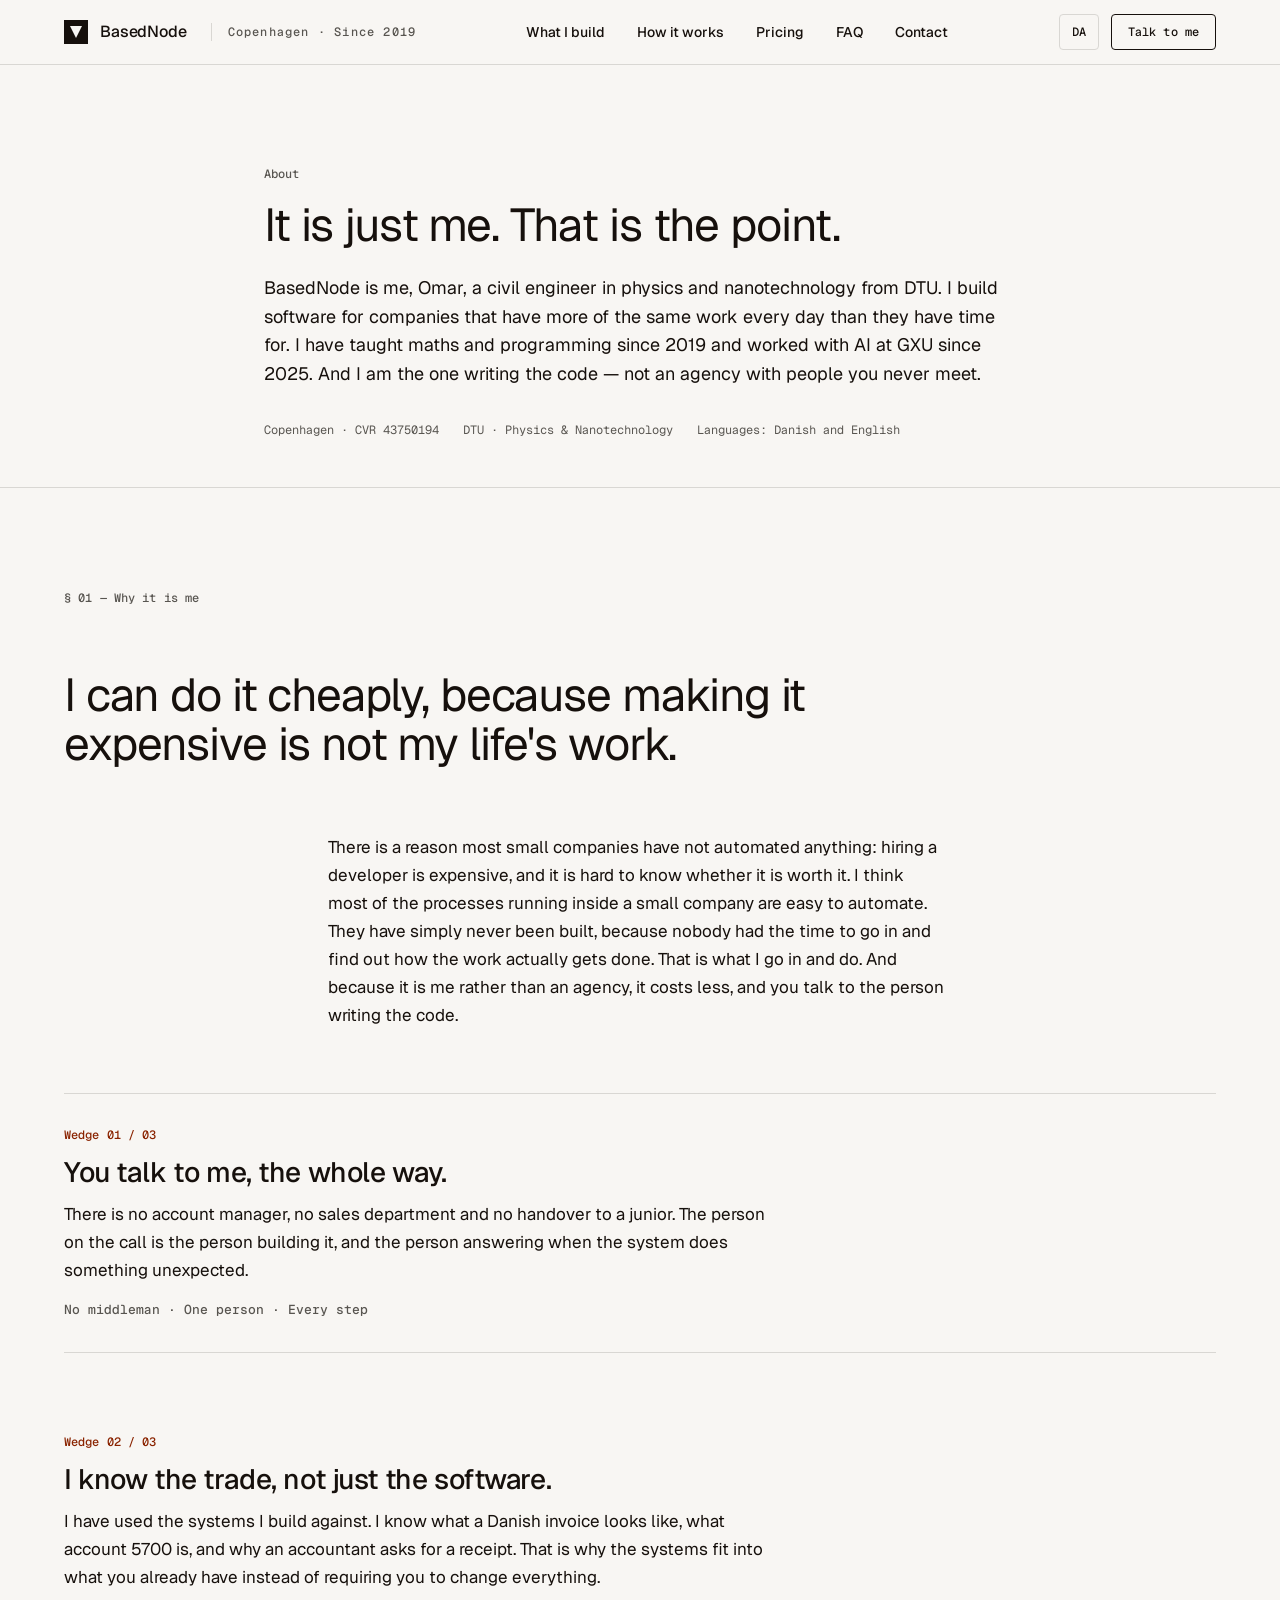
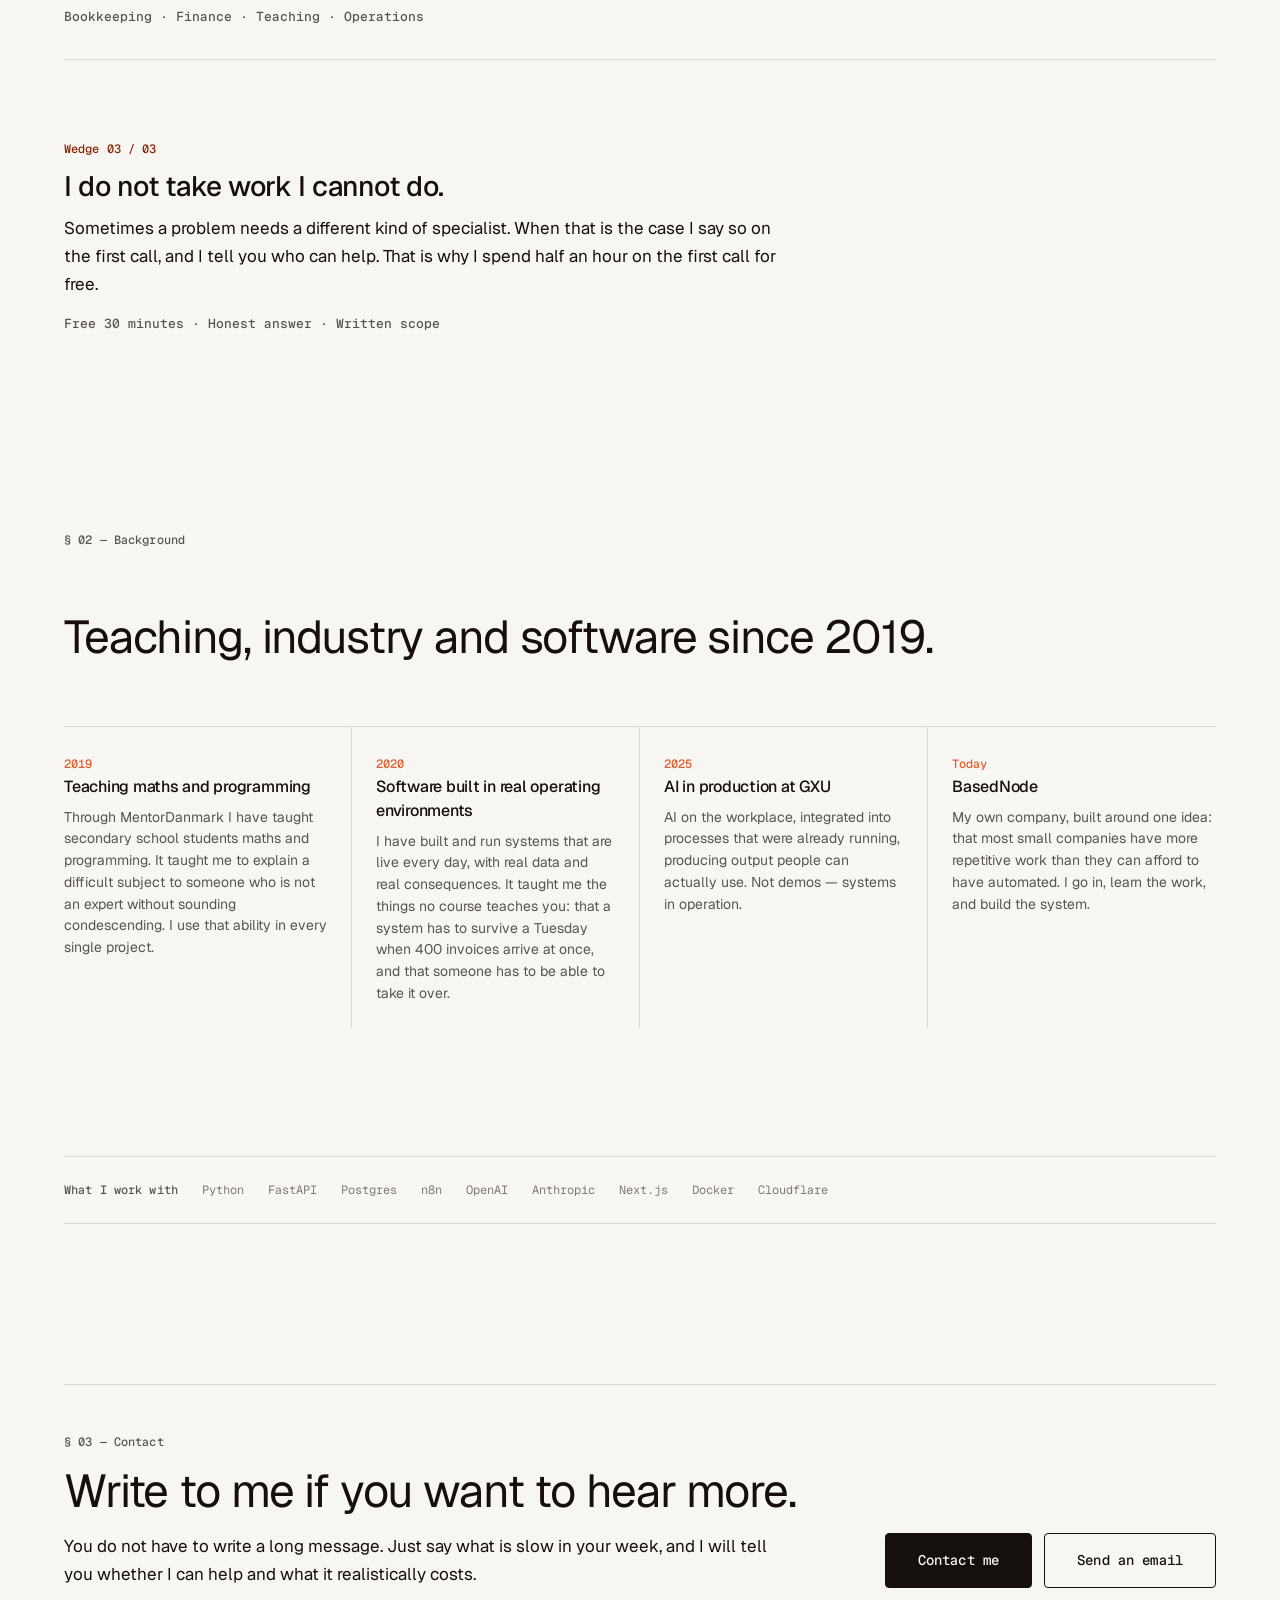
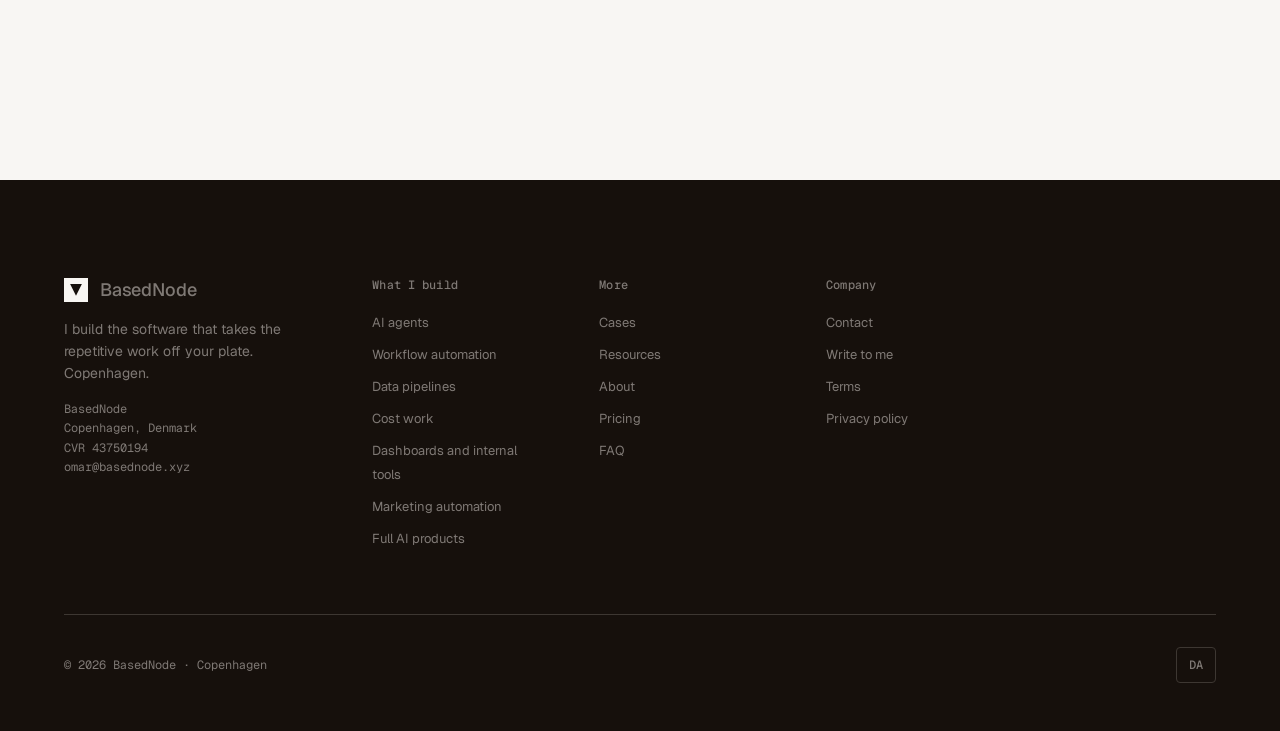
==== about.html @ 0e7adf13 "Final Danish copy polish; neutralise stale make_copy.py scaffolding script" ====
<!DOCTYPE html>
<html lang="en">
<head>
  <meta charset="UTF-8" />
  <meta name="viewport" content="width=device-width, initial-scale=1.0" />
  <meta name="theme-color" content="#F8F6F2" />
  <title>About — BasedNode</title>
  <meta name="description" content="BasedNode is Omar Jennane, a civil engineer in physics and nanotechnology from DTU. He builds software for small companies that have too much of the same work every day. Based in Copenhagen, CVR 43750194." />
  <meta property="og:type" content="website" />
  <meta property="og:site_name" content="BasedNode" />
  <meta property="og:title" content="About — BasedNode" />
  <meta property="og:description" content="BasedNode is Omar Jennane, a civil engineer in physics and nanotechnology from DTU. He builds software for small companies that have too much of the same work every day. Based in Copenhagen, CVR 43750194." />
  <meta property="og:url" content="https://ikkeomar.github.io/basednode-office/about.html" />
  <meta name="twitter:card" content="summary" />
  <meta name="twitter:title" content="About — BasedNode" />
  <meta name="twitter:description" content="BasedNode is Omar Jennane, a civil engineer in physics and nanotechnology from DTU. He builds software for small companies that have too much of the same work every day. Based in Copenhagen, CVR 43750194." />
  <link rel="canonical" href="https://ikkeomar.github.io/basednode-office/about.html" />
  <link rel="preconnect" href="https://fonts.googleapis.com" />
  <link rel="preconnect" href="https://fonts.gstatic.com" crossorigin />
  <link href="https://fonts.googleapis.com/css2?family=Geist:wght@200;300;400;500;600;700&family=Geist+Mono:wght@400;500;600&family=IBM+Plex+Mono:wght@400;500&display=swap" rel="stylesheet" />
  <link rel="stylesheet" href="styles.css" />
  <link rel="icon" href="_assets/favicon.svg" type="image/svg+xml" />
</head>
<body data-page="about">

  <a class="skip-to-content" href="#main" data-i18n="skip_to_content">Skip to content</a>

  <header class="topnav">
    <div class="container topnav__inner">
      <a href="index.html" class="topnav__logo" aria-label="BasedNode home">
        <span class="topnav__logo-mark" aria-hidden="true"></span>
        <span>BasedNode</span>
        <span class="topnav__logo-meta" data-i18n="logo_meta">Copenhagen · Since 2019</span>
      </a>
      <nav aria-label="Primary">
        <ul class="topnav__links">          <li><a href="services.html" data-i18n="services">What I build</a></li>
          <li><a href="services.html#how" data-i18n="how">How it works</a></li>
          <li><a href="services.html#pricing" data-i18n="pricing">Pricing</a></li>
          <li><a href="services.html#faq" data-i18n="faq">FAQ</a></li>
          <li><a href="contact.html" data-i18n="contact">Contact</a></li></ul>
      </nav>
      <div class="topnav__actions">
        <button class="lang-toggle" data-lang-toggle aria-label="Switch language">
          <span data-lang-label>DA</span>
        </button>
        <a href="#contact" class="btn btn--secondary btn--sm topnav__cta" data-i18n="nav_cta">Talk to me</a>
        <button class="topnav__menu-btn" data-menu-btn aria-label="Open menu" aria-expanded="false" aria-controls="mobile-menu">
          <svg class="icon-open" width="20" height="20" viewBox="0 0 256 256" fill="none" stroke="currentColor" stroke-width="16" stroke-linecap="round" stroke-linejoin="round" aria-hidden="true">
            <line x1="40" y1="64" x2="216" y2="64"/>
            <line x1="40" y1="128" x2="216" y2="128"/>
            <line x1="40" y1="192" x2="216" y2="192"/>
          </svg>
          <svg class="icon-close" width="20" height="20" viewBox="0 0 256 256" fill="none" stroke="currentColor" stroke-width="16" stroke-linecap="round" stroke-linejoin="round" aria-hidden="true">
            <line x1="72" y1="72" x2="184" y2="184"/>
            <line x1="184" y1="72" x2="72" y2="184"/>
          </svg>
        </button>
      </div>
    </div>

    <!-- Panel lives INSIDE the sticky header so it drops out of the bar
         instead of scrolling away with the page. -->
    <nav class="mobile-menu" id="mobile-menu" data-mobile-menu aria-hidden="true" aria-label="Mobile">
      <ul>        <li><a href="services.html" data-i18n="services">What I build</a></li>
        <li><a href="services.html#how" data-i18n="how">How it works</a></li>
        <li><a href="services.html#pricing" data-i18n="pricing">Pricing</a></li>
        <li><a href="services.html#faq" data-i18n="faq">FAQ</a></li>
        <li><a href="contact.html" data-i18n="contact">Contact</a></li></ul>
    </nav>
  </header>

  <!-- Tap-outside scrim, sits behind the panel -->
  <div class="nav-scrim" data-nav-scrim hidden></div>

  <main id="main">    <!-- ══ PAGE HEAD ══ -->
    <section class="page-head">
      <div class="container page-head__inner">
        <span class="micro-label" data-i18n="ab_label">About</span>
        <h1 class="display-lg page-head__title" data-i18n="ab_title">It is just me. That is the point.</h1>
        <p class="page-head__lede" data-i18n="ab_lede">BasedNode is me, Omar, a civil engineer in physics and nanotechnology from DTU. I build software for companies that have more of the same work every day than they have time for. I have taught maths and programming since 2019 and worked with AI at GXU since 2025. And I am the one writing the code — not an agency with people you never meet.</p>
        <div class="page-head__meta">
          <span data-i18n="ab_meta1">Copenhagen · CVR 43750194</span>
          <span data-i18n="ab_meta2">DTU · Physics & Nanotechnology</span>
          <span data-i18n="ab_meta3">Languages: Danish and English</span>
        </div>
      </div>
    </section>

    <!-- ══ WHY SOLO ══ -->
    <section>
      <div class="container">
        <div class="section-head section-head__editorial">
          <span class="micro-label" data-i18n="ab_s1_label">§ 01 — Why it is me</span>
          <h2 class="display-lg" data-i18n="ab_s1_title">I can do it cheaply, because making it expensive is not my life's work.</h2>
          <p class="prose" data-i18n="ab_s1_desc">There is a reason most small companies have not automated anything: hiring a developer is expensive, and it is hard to know whether it is worth it. I think most of the processes running inside a small company are easy to automate. They have simply never been built, because nobody had the time to go in and find out how the work actually gets done. That is what I go in and do. And because it is me rather than an agency, it costs less, and you talk to the person writing the code.</p>
        </div>

        <div class="wedge-list">
          <div class="wedge-item">
            <span class="micro-label micro-label--accent wedge-item__label" data-i18n="ab_w1_label">Wedge 01 / 03</span>
            <h3 class="h1 wedge-item__title" data-i18n="ab_w1_title">You talk to me, the whole way.</h3>
            <p class="prose" data-i18n="ab_w1_desc">There is no account manager, no sales department and no handover to a junior. The person on the call is the person building it, and the person answering when the system does something unexpected.</p>
            <p class="mono-data muted wedge-item__meta" data-i18n="ab_w1_meta">No middleman · One person · Every step</p>
          </div>
          <div class="wedge-item">
            <span class="micro-label micro-label--accent wedge-item__label" data-i18n="ab_w2_label">Wedge 02 / 03</span>
            <h3 class="h1 wedge-item__title" data-i18n="ab_w2_title">I know the trade, not just the software.</h3>
            <p class="prose" data-i18n="ab_w2_desc">I have used the systems I build against. I know what a Danish invoice looks like, what account 5700 is, and why an accountant asks for a receipt. That is why the systems fit into what you already have instead of requiring you to change everything.</p>
            <p class="mono-data muted wedge-item__meta" data-i18n="ab_w2_meta">Bookkeeping · Finance · Teaching · Operations</p>
          </div>
          <div class="wedge-item wedge-item--last">
            <span class="micro-label micro-label--accent wedge-item__label" data-i18n="ab_w3_label">Wedge 03 / 03</span>
            <h3 class="h1 wedge-item__title" data-i18n="ab_w3_title">I do not take work I cannot do.</h3>
            <p class="prose" data-i18n="ab_w3_desc">Sometimes a problem needs a different kind of specialist. When that is the case I say so on the first call, and I tell you who can help. That is why I spend half an hour on the first call for free.</p>
            <p class="mono-data muted wedge-item__meta" data-i18n="ab_w3_meta">Free 30 minutes · Honest answer · Written scope</p>
          </div>
        </div>
      </div>
    </section>

    <!-- ══ BACKGROUND ══ -->
    <section class="tight">
      <div class="container">
        <div class="section-head section-head__editorial">
          <span class="micro-label" data-i18n="ab_s2_label">§ 02 — Background</span>
          <h2 class="display-lg" data-i18n="ab_s2_title">Teaching, industry and software since 2019.</h2>
        </div>

        <div class="timeline">
          <div class="timeline__step">
            <span class="timeline__date" data-i18n="ab_t1_date">2019</span>
            <h3 class="timeline__title" data-i18n="ab_t1_title">Teaching maths and programming</h3>
            <p class="timeline__desc" data-i18n="ab_t1_desc">Through MentorDanmark I have taught secondary school students maths and programming. It taught me to explain a difficult subject to someone who is not an expert without sounding condescending. I use that ability in every single project.</p>
          </div>
          <div class="timeline__step">
            <span class="timeline__date" data-i18n="ab_t2_date">2020</span>
            <h3 class="timeline__title" data-i18n="ab_t2_title">Software built in real operating environments</h3>
            <p class="timeline__desc" data-i18n="ab_t2_desc">I have built and run systems that are live every day, with real data and real consequences. It taught me the things no course teaches you: that a system has to survive a Tuesday when 400 invoices arrive at once, and that someone has to be able to take it over.</p>
          </div>
          <div class="timeline__step">
            <span class="timeline__date" data-i18n="ab_t3_date">2025</span>
            <h3 class="timeline__title" data-i18n="ab_t3_title">AI in production at GXU</h3>
            <p class="timeline__desc" data-i18n="ab_t3_desc">AI on the workplace, integrated into processes that were already running, producing output people can actually use. Not demos — systems in operation.</p>
          </div>
          <div class="timeline__step">
            <span class="timeline__date" data-i18n="ab_t4_date">Today</span>
            <h3 class="timeline__title" data-i18n="ab_t4_title">BasedNode</h3>
            <p class="timeline__desc" data-i18n="ab_t4_desc">My own company, built around one idea: that most small companies have more repetitive work than they can afford to have automated. I go in, learn the work, and build the system.</p>
          </div>
        </div>
      </div>
    </section>

    <!-- ══ STACK ══ -->
    <section class="tight">
      <div class="container">
        <div class="trust-strip">
          <span class="micro-label trust-strip__lead" data-i18n="ab_stack_lead">What I work with</span>
          <span>Python</span>
          <span>FastAPI</span>
          <span>Postgres</span>
          <span>n8n</span>
          <span>OpenAI</span>
          <span>Anthropic</span>
          <span>Next.js</span>
          <span>Docker</span>
          <span>Cloudflare</span>
        </div>
      </div>
    </section>

    <!-- ══ CONTACT ══ -->
    <section>
      <div class="container">
        <div class="start-grid">
          <div>
            <span class="micro-label section-label" data-i18n="ab_s3_label">§ 03 — Contact</span>
            <h2 class="display-lg" data-i18n="ab_s3_title">Write to me if you want to hear more.</h2>
            <p class="prose start-grid__prose" data-i18n="ab_s3_desc">You do not have to write a long message. Just say what is slow in your week, and I will tell you whether I can help and what it realistically costs.</p>
          </div>
          <div class="start-grid__actions">
            <a href="contact.html" class="btn btn--primary btn--lg" data-i18n="ab_cta1">Contact me</a>
            <a href="mailto:omar@basednode.xyz" class="btn btn--secondary btn--lg" data-i18n="ab_cta2">Send an email</a>
          </div>
        </div>
      </div>
    </section>
</main>

  <footer class="footer">
    <div class="container">
      <div class="footer__grid">
        <div class="footer__brand-block">
          <a href="index.html" class="footer__logo" aria-label="BasedNode home">
            <span class="footer__logo-mark" aria-hidden="true"></span>
            <span>BasedNode</span>
          </a>
          <p class="footer__desc" data-i18n="footer_desc">I build the software that takes the repetitive work off your plate. Copenhagen.</p>
          <address class="footer__address">
            BasedNode<br/>
            <span data-i18n="foot_city">Copenhagen, Denmark</span><br/>
            <span data-i18n="foot_cvr">CVR 43750194</span><br/>
            <a href="mailto:omar@basednode.xyz">omar@basednode.xyz</a>
          </address>
        </div>
        <div class="footer__col">
          <div class="footer__col-title" data-i18n="foot_col1">What I build</div>
          <ul>
            <li><a href="services.html" data-i18n="foot_svc1">AI agents</a></li>
            <li><a href="services.html" data-i18n="foot_svc2">Workflow automation</a></li>
            <li><a href="services.html" data-i18n="foot_svc3">Data pipelines</a></li>
            <li><a href="services.html" data-i18n="foot_svc4">Cost work</a></li>
            <li><a href="services.html" data-i18n="foot_svc5">Dashboards and internal tools</a></li>
            <li><a href="services.html" data-i18n="foot_svc6">Marketing automation</a></li>
            <li><a href="services.html" data-i18n="foot_svc7">Full AI products</a></li>
          </ul>
        </div>
        <div class="footer__col">
          <div class="footer__col-title" data-i18n="foot_col2">More</div>
          <ul>
            <li><a href="cases.html" data-i18n="foot_l_cases">Cases</a></li>
            <li><a href="resources.html" data-i18n="foot_l_resources">Resources</a></li>
            <li><a href="about.html" data-i18n="foot_l_about">About</a></li>
            <li><a href="services.html#pricing" data-i18n="foot_l_pricing">Pricing</a></li>
            <li><a href="services.html#faq" data-i18n="foot_l_faq">FAQ</a></li>
          </ul>
        </div>
        <div class="footer__col">
          <div class="footer__col-title" data-i18n="foot_col3">Company</div>
          <ul>
            <li><a href="contact.html" data-i18n="foot_l_contact">Contact</a></li>
            <li><a href="mailto:omar@basednode.xyz" data-i18n="foot_email">Write to me</a></li>
            <li><a href="terms.html" data-i18n="foot_l_terms">Terms</a></li>
            <li><a href="privacy.html" data-i18n="foot_l_privacy">Privacy policy</a></li>
          </ul>
        </div>
      </div>
      <div class="footer__bottom">
        <span data-i18n="copyright">© 2026 BasedNode · Copenhagen</span>
        <span class="footer__bottom-links">
          <button class="lang-toggle lang-toggle--dark" data-lang-toggle><span data-lang-label>DA</span></button>
        </span>
      </div>
    </div>
  </footer>

  <script src="i18n.js"></script>
  <script src="app.js"></script>
</body>
</html>
---- styles.css ----
/* Officraft V3 design system — McMaster × Anthropic × Polaris × Linear
 * See DESIGN.md for the spec. This file is the implementation.
 * Two registers share tokens: editorial (home/enterprise/sustainability/about)
 * and utility (catalog/PDP). Both render against the same warm-cream paper.
 */

/* =========================================================================
 * 1. DESIGN TOKENS
 * ========================================================================= */

:root {
  /* Paper (warm-cream surface, warm-tinted neutrals — NOT cool slate) */
  --paper:         oklch(97.5% 0.005 80);   /* #F8F6F2 — page bg */
  --paper-muted:   oklch(45%   0.008 80);   /* #6F6A60 — secondary text */
  --paper-faint:   oklch(94%   0.006 80);   /* #EFEBE2 — alt section bg, hover */
  --paper-line:    oklch(88%   0.006 80);   /* #DDD9D0 — hairline borders */
  --paper-faint-2: oklch(45%   0.008 80);   /* alias, kept for clarity */

  /* Ink (warm-tinted near-black for text + dark sections) */
  --ink:           oklch(18%   0.012 60);   /* #211F1B — primary text */
  --ink-raised:    oklch(24%   0.014 60);   /* #322F28 — dark section bg */
  --ink-line:      oklch(34%   0.012 60);   /* #524E45 — dark hairline */
  --ink-muted:     oklch(58%   0.010 60);   /* #92897C — muted on dark */

  /* Accent — single saturated color, ≤10% surface area */
  --accent:        oklch(64%   0.180 38);   /* #F26B1F — the brand orange */
  --accent-soft:   oklch(85%   0.060 38);   /* tint */
  --accent-deep:   oklch(45%   0.150 38);   /* press state */
  --accent-ink:    oklch(42%   0.145 38);   /* accent used as text on paper (AA 6.3:1) */

  /* Functional, used sparingly, never decorative */
  --positive:      oklch(58%   0.110 152);  /* EU/renewable, in-stock */
  --negative:      oklch(55%   0.160 25);   /* out-of-stock, error */
  --warning:       oklch(72%   0.130 75);   /* low-stock */

  /* Typography — Vercel Geist (free), IBM Plex fallback. No Inter. */
  --font-sans:     "Geist", "IBM Plex Sans", system-ui, -apple-system, sans-serif;
  --font-mono:     "Geist Mono", "IBM Plex Mono", ui-monospace, monospace;

  /* Spacing — 4px base */
  --space-1:  4px;
  --space-2:  8px;
  --space-3:  12px;
  --space-4:  16px;
  --space-5:  24px;
  --space-6:  32px;
  --space-8:  48px;
  --space-10: 64px;
  --space-12: 96px;
  --space-16: 144px;
  --space-20: 192px;

  /* Radius — flat, sharp, archival */
  --r-0:   0;
  --r-1:   2px;
  --r-2:   4px;
  --r-3:   8px;
  --r-pill: 999px;

  /* Hairlines only — no drop shadows with blur */
  --e-hairline: 1px solid var(--paper-line);
  --e-hairline-dark: 1px solid var(--ink-line);

  /* Motion */
  --ease-out: cubic-bezier(0.16, 1, 0.3, 1);
  --ease-spring: cubic-bezier(0.34, 1.56, 0.64, 1);
  --dur-fast: 120ms;
  --dur-base: 200ms;
  --dur-slow: 400ms;

  /* Z */
  --z-base:    0;
  --z-raised:  10;
  --z-overlay: 100;
  --z-toast:   1000;

  /* Header height — the single source of truth for sticky offsets,
     scroll-margin and the mobile panel. Change it in one place. */
  --header-h: 64px;

  /* Opt the page out of UA dark-mode repainting. Without this a phone
     in dark mode can repaint form controls and links in its own blue,
     which showed up as a blue hamburger icon on Android. */
  color-scheme: light;
}
@media (max-width: 420px) { :root { --header-h: 56px; } }

/* =========================================================================
 * 2. RESET + BASE
 * ========================================================================= */

*, *::before, *::after { box-sizing: border-box; }
html, body { margin: 0; padding: 0; }
html { -webkit-text-size-adjust: 100%; }

/* Anchor targets must clear the sticky header, otherwise a section
   heading lands underneath the bar when you jump to it. */
:target,
section[id],
main > section[id] {
  scroll-margin-top: calc(var(--header-h) + var(--space-6));
}
@media (prefers-reduced-motion: no-preference) {
  html { scroll-behavior: smooth; }
}

body {
  overflow-x: clip;
  font-family: var(--font-sans);
  font-size: 16px;
  line-height: 1.5;
  color: var(--ink);
  background: var(--paper);
  -webkit-font-smoothing: antialiased;
  -moz-osx-font-smoothing: grayscale;
  font-feature-settings: "ss01" 1, "cv11" 1;
  text-rendering: optimizeLegibility;
}

img, svg { display: block; max-width: 100%; }

/* Focus — visible orange ring, the only orange on most pages */
a:focus-visible, button:focus-visible, input:focus-visible, select:focus-visible,
textarea:focus-visible, [tabindex]:focus-visible {
  outline: 2px solid var(--accent);
  outline-offset: 2px;
}

/* Kill the blue tap flash on touch devices — Android Chrome paints a
   translucent blue overlay on the element you touch. */
a,
button,
summary,
[role="button"],
input,
select,
textarea {
  -webkit-tap-highlight-color: transparent;
}

/* Skip link */
.skip-to-content {
  position: absolute; top: -100px; left: 16px;
  background: var(--ink); color: var(--paper);
  padding: var(--space-3) var(--space-4);
  text-decoration: none; font-weight: 500;
  z-index: var(--z-toast);
  transition: top var(--dur-base) var(--ease-out);
}
.skip-to-content:focus { top: 16px; }

/* =========================================================================
 * 3. TYPOGRAPHY
 * ========================================================================= */

h1, h2, h3, h4, h5, h6 { margin: 0; font-weight: 500; letter-spacing: -0.015em; color: var(--ink); }
p { margin: 0; }
a { color: inherit; text-decoration: none; transition: color var(--dur-fast) var(--ease-out); }
a:hover { color: var(--accent-deep); }
strong { font-weight: 500; }

/* Modular type scale */
.display-xl {
  font-size: clamp(2.75rem, 6vw, 4.5rem);
  line-height: 1.02;
  letter-spacing: -0.035em;
  font-weight: 300;       /* light weight + tight tracking = designed, not loud */
  color: var(--ink);
}
.display-lg {
  font-size: clamp(2rem, 4vw, 2.875rem);
  line-height: 1.06;
  letter-spacing: -0.025em;
  font-weight: 400;
}
.h1    { font-size: clamp(1.375rem, 2.4vw, 1.75rem); line-height: 1.15; letter-spacing: -0.015em; font-weight: 500; }
.h2    { font-size: clamp(1.125rem, 1.8vw, 1.375rem); line-height: 1.2; font-weight: 500; }
.h3    { font-size: 1rem; line-height: 1.3; font-weight: 500; }
.body  { font-size: 1rem; line-height: 1.55; }
.small { font-size: 0.875rem; line-height: 1.5; }

.mono-data {
  font-family: var(--font-mono);
  font-size: 0.8125rem;
  font-weight: 500;
  font-variant-numeric: tabular-nums;
}
.mono-data--lg {
  font-family: var(--font-mono);
  font-size: 1rem;
  font-weight: 500;
  font-variant-numeric: tabular-nums;
}

/* Micro-label — section eyebrow, CO2e unit, SKU prefix. Used sparingly. */
.micro-label {
  font-family: var(--font-mono);
  font-size: 0.75rem;
  font-weight: 500;
  letter-spacing: 0.01em;
  text-transform: none;
  color: var(--paper-muted);
}
.micro-label--accent { color: var(--accent-ink); }

/* Body prose — for editorial long-form */
.prose {
  max-width: 65ch;
  font-size: 1.0625rem;
  line-height: 1.65;
  color: var(--ink);
}
.prose p + p { margin-top: var(--space-4); }
.prose strong { color: var(--ink); }
.prose a {
  text-decoration: underline;
  text-decoration-color: var(--paper-line);
  text-underline-offset: 3px;
  text-decoration-thickness: 1px;
}
.prose a:hover { text-decoration-color: var(--accent); color: var(--accent-deep); }

.muted   { color: var(--paper-muted); }
.accent  { color: var(--accent); }

/* =========================================================================
 * 4. LAYOUT
 * ========================================================================= */

.container { max-width: 1280px; margin: 0 auto; padding: 0 var(--space-5); }
@media (min-width: 768px)  { .container { padding: 0 var(--space-8); } }
@media (min-width: 1280px) { .container { padding: 0 var(--space-10); } }

.container--narrow { max-width: 920px; }

main { display: block; }

section { padding: var(--space-12) 0; }
section.tight { padding: var(--space-10) 0; }
section.airy  { padding: clamp(80px, 10vw, 144px) 0; }
section.dark  { background: var(--ink-raised); color: var(--paper); }
section.dark h1, section.dark h2, section.dark h3 { color: var(--paper); }
section.dark .muted { color: var(--ink-muted); }
section.dark .micro-label { color: var(--ink-muted); }

.divider { border: 0; border-top: var(--e-hairline); margin: 0; }

/* Asymmetric editorial section head */
.section-head { margin-bottom: var(--space-10); }
.section-head__editorial {
  display: grid;
  grid-template-columns: 1fr;
  gap: var(--space-5);
  max-width: 880px;
}
@media (min-width: 900px) {
  .section-head__editorial {
    grid-template-columns: 200px 1fr;
    gap: var(--space-10);
    align-items: start;
  }
}
.section-head__editorial .micro-label { padding-top: 0.45em; }
.section-head__editorial .display-xl,
.section-head__editorial .display-lg { grid-column: 1 / -1; }
.section-head__editorial .prose { grid-column: 2; }

/* =========================================================================
 * 5. TOPNAV
 * ========================================================================= */

.topnav {
  border-bottom: var(--e-hairline);
  background: var(--paper);
  position: sticky;
  top: 0;
  z-index: var(--z-raised);
}
.topnav__inner {
  display: grid;
  grid-template-columns: auto 1fr auto;
  align-items: center;
  gap: var(--space-6);
  height: var(--header-h);
}
.topnav__logo {
  display: flex;
  align-items: center;
  gap: var(--space-3);
  font-weight: 500;
  font-size: 1rem;
  letter-spacing: -0.01em;
  color: var(--ink);
}
.topnav__logo-mark {
  width: 24px; height: 24px;
  background: var(--ink);
  display: inline-block;
  /* Simple geometric mark: filled square with cut-out slash — sharp, archival */
  position: relative;
}
.topnav__logo-mark::after {
  content: '';
  position: absolute;
  inset: 6px;
  background: var(--paper);
  clip-path: polygon(0 0, 100% 0, 50% 100%);
}
.topnav__logo-meta {
  display: none;
  font-family: var(--font-mono);
  font-size: 0.75rem;
  letter-spacing: 0.1em;
  text-transform: none;
  color: var(--paper-muted);
  padding-left: var(--space-4);
  border-left: var(--e-hairline);
  margin-left: var(--space-3);
}
@media (min-width: 1100px) { .topnav__logo-meta { display: inline-block; } }

.topnav__links {
  display: none;
  list-style: none;
  margin: 0; padding: 0;
  gap: var(--space-6);
  justify-content: center;
}
@media (min-width: 900px) { .topnav__links { display: flex; } }
.topnav__links a {
  font-size: 0.875rem;
  font-weight: 500;
  color: var(--ink);
  padding: var(--space-2) 0;
}
.topnav__links a[aria-current="page"] { color: var(--accent-deep); border-bottom: 1px solid var(--accent); }
.topnav__links a:hover { color: var(--accent-deep); }

.topnav__actions { display: flex; align-items: center; gap: var(--space-3); justify-self: end; }
.topnav__cart {
  width: 36px; height: 36px;
  display: inline-flex; align-items: center; justify-content: center;
  border: var(--e-hairline);
  background: transparent;
  color: var(--ink);
  cursor: pointer;
  position: relative;
  border-radius: var(--r-2);
  transition: background var(--dur-fast) var(--ease-out);
}
.topnav__cart:hover { background: var(--paper-faint); }
.topnav__cart-count {
  position: absolute;
  top: -6px; right: -6px;
  min-width: 18px; height: 18px;
  padding: 0 5px;
  background: var(--accent);
  color: var(--paper);
  font-family: var(--font-mono);
  font-size: 0.6875rem;
  font-weight: 600;
  display: inline-flex; align-items: center; justify-content: center;
  border-radius: var(--r-pill);
}
.topnav__menu-btn {
  display: inline-flex;
  width: 36px; height: 36px;
  align-items: center; justify-content: center;
  border: var(--e-hairline);
  background: transparent;
  cursor: pointer;
  border-radius: var(--r-2);
}
@media (min-width: 900px) { .topnav__menu-btn { display: none; } }

.mobile-menu {
  display: none;
  border-bottom: var(--e-hairline);
  background: var(--paper);
}
.mobile-menu.is-open { display: block; }
.mobile-menu ul { list-style: none; padding: var(--space-4) var(--space-5); margin: 0; }
.mobile-menu li + li { border-top: var(--e-hairline); }
.mobile-menu a {
  display: block;
  padding: var(--space-4) 0;
  font-size: 1rem;
  font-weight: 500;
}

/* =========================================================================
 * 6. BUTTONS — sharp, mono, no glow
 * ========================================================================= */

.btn {
  display: inline-flex;
  align-items: center;
  justify-content: center;
  gap: var(--space-2);
  font-family: var(--font-mono);
  font-size: 0.8125rem;
  font-weight: 500;
  letter-spacing: 0.01em;
  text-transform: none;
  padding: var(--space-3) var(--space-5);
  border: 1px solid transparent;
  border-radius: var(--r-2);
  cursor: pointer;
  text-decoration: none;
  transition:
    background var(--dur-fast) var(--ease-out),
    color var(--dur-fast) var(--ease-out),
    border-color var(--dur-fast) var(--ease-out),
    transform var(--dur-fast) var(--ease-out);
}
.btn:active { transform: scale(0.985); }

.btn--primary {
  background: var(--ink);
  color: var(--paper);
  border-color: var(--ink);
}
.btn--primary:hover {
  background: var(--ink-raised);
  color: var(--paper);
}

.btn--secondary {
  background: transparent;
  color: var(--ink);
  border-color: var(--ink);
}
.btn--secondary:hover { background: var(--paper-faint); color: var(--ink); }

.btn--tertiary {
  background: transparent;
  color: var(--ink);
  border: 0;
  padding: var(--space-2) 0;
  border-bottom: 1px solid currentColor;
  border-radius: 0;
  text-transform: none;
  letter-spacing: 0;
  font-family: var(--font-sans);
  font-size: 0.875rem;
  font-weight: 500;
}
.btn--tertiary:hover { color: var(--accent-ink); }

.btn--accent {
  background: var(--accent);
  color: var(--paper);
  border-color: var(--accent);
}
.btn--accent:hover { background: var(--accent-deep); border-color: var(--accent-deep); }

.btn--lg { padding: var(--space-4) var(--space-6); font-size: 0.875rem; }
.btn--sm { padding: var(--space-2) var(--space-4); font-size: 0.75rem; }

/* =========================================================================
 * 7. FORM CONTROLS — sharp, hairline
 * ========================================================================= */

.input, select.input, textarea.input {
  font-family: var(--font-sans);
  font-size: 0.9375rem;
  padding: var(--space-3) var(--space-4);
  border: var(--e-hairline);
  background: var(--paper);
  color: var(--ink);
  border-radius: var(--r-2);
  width: 100%;
  transition: border-color var(--dur-fast) var(--ease-out);
}
.input:focus { border-color: var(--ink); outline: 0; }

.input--search { padding-left: 44px; }

.input--search-wrap .search-icon {
  position: absolute;
  left: var(--space-4);
  top: 50%;
  transform: translateY(-50%);
  color: var(--paper-muted);
  pointer-events: none;
}

.search-results {
  position: absolute;
  top: calc(100% + 4px);
  left: 0; right: 0;
  background: var(--paper);
  border: var(--e-hairline);
  border-radius: var(--r-2);
  max-height: 320px;
  overflow: auto;
  z-index: var(--z-overlay);
  display: none;
}
.search-results.is-open { display: block; }
.search-result {
  display: flex;
  align-items: center;
  justify-content: space-between;
  gap: var(--space-4);
  padding: var(--space-3) var(--space-4);
  border-bottom: var(--e-hairline);
  cursor: pointer;
}
.search-result:last-child { border-bottom: 0; }
.search-result:hover { background: var(--paper-faint); }
.search-result__sku { font-family: var(--font-mono); font-size: 0.75rem; color: var(--paper-muted); }
.search-result__name { font-size: 0.875rem; }

/* =========================================================================
 * 8. HERO (editorial)
 * ========================================================================= */

.hero { padding: clamp(64px, 8vw, 128px) 0 var(--space-12); }
.hero__grid {
  display: grid;
  grid-template-columns: 1fr;
  gap: var(--space-8);
}
@media (min-width: 1024px) {
  .hero__grid {
    grid-template-columns: 1.4fr 1fr;
    gap: var(--space-12);
    align-items: end;
  }
}
.hero__eyebrow {
  font-family: var(--font-mono);
  font-size: 0.75rem;
  font-weight: 500;
  letter-spacing: 0.01em;
  text-transform: none;
  color: var(--paper-muted);
  margin-bottom: var(--space-5);
  display: inline-flex;
  align-items: center;
  gap: var(--space-3);
}
.hero__eyebrow::before {
  content: '';
  width: 24px; height: 1px;
  background: var(--ink);
}
.hero__title { margin-bottom: var(--space-5); }
.hero__sub {
  max-width: 56ch;
  font-size: 1.125rem;
  line-height: 1.55;
  color: var(--ink);
  margin-bottom: var(--space-8);
}
.hero__sub strong { font-weight: 500; }
.hero__ctas {
  display: flex;
  flex-wrap: wrap;
  gap: var(--space-3);
  margin-bottom: var(--space-6);
}
.hero__hint {
  font-family: var(--font-mono);
  font-size: 0.75rem;
  color: var(--paper-muted);
  max-width: 60ch;
  line-height: 1.55;
}
.hero__hint strong { color: var(--ink); font-weight: 600; }

/* The single decisive imagery move on home — featured product block,
   positioned to the right of the hero text on desktop. */
.hero__featured {
  border-top: var(--e-hairline);
  border-bottom: var(--e-hairline);
  padding: var(--space-5) 0;
}
.hero__featured-row {
  display: grid;
  grid-template-columns: 96px 1fr auto;
  align-items: center;
  gap: var(--space-5);
}
.hero__featured-svg {
  width: 96px; height: 96px;
  border: var(--e-hairline);
  display: flex; align-items: center; justify-content: center;
  color: var(--ink);
}
.hero__featured-svg svg { width: 64px; height: 64px; }
.hero__featured-meta { display: flex; flex-direction: column; gap: var(--space-1); }
.hero__featured-sku { font-family: var(--font-mono); font-size: 0.75rem; color: var(--paper-muted); }
.hero__featured-name { font-size: 1rem; font-weight: 500; color: var(--ink); }
.hero__featured-spec { font-size: 0.8125rem; color: var(--paper-muted); }

/* =========================================================================
 * 9. CATALOG DIRECTORY (McMaster-style text hierarchy on home)
 * ========================================================================= */

.cat-dir {
  border-top: var(--e-hairline);
}
.cat-dir__row {
  display: grid;
  grid-template-columns: auto 1fr auto auto auto;
  gap: var(--space-6);
  align-items: baseline;
  padding: var(--space-5) 0;
  border-bottom: var(--e-hairline);
  transition: background var(--dur-fast) var(--ease-out);
}
.cat-dir__row:hover { background: var(--paper-faint); }
.cat-dir__num {
  font-family: var(--font-mono);
  font-size: 0.75rem;
  color: var(--paper-muted);
  min-width: 48px;
}
.cat-dir__name {
  font-size: 1.125rem;
  font-weight: 500;
  color: var(--ink);
  letter-spacing: -0.005em;
}
.cat-dir__count {
  font-family: var(--font-mono);
  font-size: 0.8125rem;
  color: var(--paper-muted);
  font-variant-numeric: tabular-nums;
}
.cat-dir__lead {
  font-family: var(--font-mono);
  font-size: 0.75rem;
  color: var(--paper-muted);
  display: none;
}
@media (min-width: 768px) { .cat-dir__lead { display: inline; } }
.cat-dir__arrow {
  font-family: var(--font-mono);
  color: var(--paper-muted);
  font-size: 0.875rem;
}
.cat-dir__row:hover .cat-dir__arrow { color: var(--accent); }

/* =========================================================================
 * 10. CATALOG PAGE (utility)
 * ========================================================================= */

.catalog-layout {
  display: grid;
  grid-template-columns: 1fr;
  gap: var(--space-8);
}
@media (min-width: 1024px) {
  .catalog-layout {
    grid-template-columns: 240px 1fr;
    gap: var(--space-10);
    align-items: start;
  }
}

.filter-rail {
  position: sticky;
  top: 80px;
  border-top: var(--e-hairline);
  padding-top: var(--space-5);
}
@media (max-width: 1023px) {
  .filter-rail {
    position: static;
    border-top: 0;
    border-bottom: var(--e-hairline);
    padding-top: 0;
  }
}
.filter-rail__group { padding: var(--space-4) 0; border-bottom: var(--e-hairline); }
.filter-rail__title {
  font-family: var(--font-mono);
  font-size: 0.75rem;
  font-weight: 500;
  letter-spacing: 0.01em;
  text-transform: none;
  color: var(--paper-muted);
  margin-bottom: var(--space-3);
}
.filter-rail__opt {
  display: flex; align-items: center; justify-content: space-between;
  padding: var(--space-2) 0;
  font-size: 0.875rem;
  cursor: pointer;
}
.filter-rail__opt:hover { color: var(--accent-deep); }
.filter-rail__opt-count {
  font-family: var(--font-mono);
  font-size: 0.75rem;
  color: var(--paper-muted);
  font-variant-numeric: tabular-nums;
}

.catalog-head {
  display: flex;
  align-items: baseline;
  justify-content: space-between;
  flex-wrap: wrap;
  gap: var(--space-4);
  padding-bottom: var(--space-5);
  border-bottom: var(--e-hairline);
  margin-bottom: 0;
}
.catalog-head__count {
  font-family: var(--font-mono);
  font-size: 0.875rem;
  font-variant-numeric: tabular-nums;
  color: var(--paper-muted);
}
.catalog-head__count strong { color: var(--ink); font-weight: 600; }

.catalog-list {
  border-top: 0;
}
.data-row {
  display: grid;
  grid-template-columns: 100px 1fr 110px 100px 80px 36px;
  align-items: center;
  gap: var(--space-4);
  padding: var(--space-4) 0;
  border-bottom: var(--e-hairline);
  transition: background var(--dur-fast) var(--ease-out);
  min-height: 56px;
}
.data-row:hover { background: var(--paper-faint); }
@media (max-width: 767px) {
  .data-row {
    grid-template-columns: 1fr 80px;
    grid-template-areas:
      "sku price"
      "name price"
      "meta meta"
      "add add";
    row-gap: var(--space-2);
    padding: var(--space-4) 0;
  }
  .data-row__sku { grid-area: sku; }
  .data-row__name { grid-area: name; }
  .data-row__price { grid-area: price; text-align: right; }
  .data-row__meta { grid-area: meta; }
  .data-row__add { grid-area: add; justify-self: end; }
}

.data-row__sku {
  font-family: var(--font-mono);
  font-size: 0.75rem;
  color: var(--paper-muted);
  font-weight: 500;
}
.data-row__name { display: flex; flex-direction: column; gap: 2px; min-width: 0; }
.data-row__name-main {
  font-size: 0.9375rem;
  font-weight: 500;
  color: var(--ink);
  text-overflow: ellipsis;
  overflow: hidden;
  white-space: nowrap;
}
.data-row__name-spec {
  font-family: var(--font-mono);
  font-size: 0.75rem;
  color: var(--paper-muted);
}
.data-row__price {
  font-family: var(--font-mono);
  font-size: 0.8125rem;
  font-weight: 500;
  font-variant-numeric: tabular-nums;
  color: var(--ink);
  text-align: right;
}
.data-row__price-from {
  font-size: 0.6875rem;
  color: var(--paper-muted);
  text-transform: none;
  letter-spacing: 0.01em;
  display: block;
}
.data-row__meta {
  display: flex;
  flex-wrap: wrap;
  gap: var(--space-2);
  font-family: var(--font-mono);
  font-size: 0.6875rem;
  color: var(--paper-muted);
}
.meta-chip {
  display: inline-block;
  padding: 2px 6px;
  border: var(--e-hairline);
  border-radius: var(--r-1);
}
.meta-chip--cat { color: var(--ink); }
.meta-chip--eu { color: var(--positive); border-color: oklch(58% 0.110 152 / 0.3); }
.data-row__add {
  width: 32px; height: 32px;
  display: inline-flex; align-items: center; justify-content: center;
  border: var(--e-hairline);
  background: transparent;
  color: var(--ink);
  cursor: pointer;
  border-radius: var(--r-2);
  transition: background var(--dur-fast) var(--ease-out);
}
.data-row__add:hover { background: var(--ink); color: var(--paper); }

/* =========================================================================
 * 11. CATEGORY JUMP NAV (catalog)
 * ========================================================================= */

.cat-jump {
  display: flex;
  flex-wrap: wrap;
  gap: var(--space-2);
  padding: var(--space-4) 0;
  border-bottom: var(--e-hairline);
}
.cat-jump a {
  font-family: var(--font-mono);
  font-size: 0.75rem;
  padding: var(--space-2) var(--space-3);
  border: var(--e-hairline);
  border-radius: var(--r-2);
  color: var(--ink);
  background: var(--paper);
  transition: background var(--dur-fast) var(--ease-out);
}
.cat-jump a:hover { background: var(--ink); color: var(--paper); }

.category-section {
  padding: var(--space-10) 0 var(--space-12);
  border-top: var(--e-hairline);
}
.category-section:first-of-type { border-top: 0; padding-top: var(--space-6); }
.category-section__head {
  display: grid;
  grid-template-columns: 1fr;
  gap: var(--space-2);
  margin-bottom: var(--space-6);
}
@media (min-width: 768px) {
  .category-section__head {
    grid-template-columns: auto 1fr auto;
    align-items: baseline;
    gap: var(--space-6);
  }
}
.category-section__num {
  font-family: var(--font-mono);
  font-size: 0.8125rem;
  color: var(--paper-muted);
  font-weight: 500;
}
.category-section__title {
  font-size: clamp(1.5rem, 2.5vw, 1.875rem);
  letter-spacing: -0.015em;
  font-weight: 400;
  color: var(--ink);
}
.category-section__desc {
  font-size: 0.9375rem;
  color: var(--paper-muted);
  max-width: 60ch;
}

/* =========================================================================
 * 12. CARD PRIMITIVE (used SPARINGLY — utility/editorial mix)
 * No side-stripe borders. No identical 3-up grids.
 * ========================================================================= */

.subcat {
  margin-top: var(--space-8);
  padding-top: var(--space-5);
  border-top: 1px solid var(--paper-line);
}
.subcat:first-of-type { margin-top: 0; padding-top: 0; border-top: 0; }
.subcat__name {
  font-family: var(--font-mono);
  font-size: 0.75rem;
  font-weight: 500;
  letter-spacing: 0.01em;
  text-transform: none;
  color: var(--paper-muted);
  margin: 0 0 var(--space-5);
}

.card {
  border: var(--e-hairline);
  padding: var(--space-5);
  background: var(--paper);
  border-radius: var(--r-2);
}
.card--inset { background: var(--paper-faint); }
.card__title {
  font-size: 1rem;
  font-weight: 500;
  margin-bottom: var(--space-2);
  color: var(--ink);
}
.card__desc {
  font-size: 0.875rem;
  line-height: 1.55;
  color: var(--paper-muted);
}
.card__meta {
  margin-top: var(--space-4);
  padding-top: var(--space-3);
  border-top: var(--e-hairline);
  display: flex;
  justify-content: space-between;
  align-items: center;
  gap: var(--space-3);
}
/* Legacy SVG icon containment — catalog.html uses .card__icon for the product
   line drawings. Sized to 56px so they don't fill the parent. */
.card__icon,
.card__icon svg {
  width: 56px;
  height: 56px;
  max-width: 56px;
  color: var(--ink);
  display: block;
  flex-shrink: 0;
}
.card__price {
  font-family: var(--font-mono);
  font-size: 0.875rem;
  font-weight: 500;
  font-variant-numeric: tabular-nums;
  white-space: nowrap;
}
.card__price-label {
  font-size: 0.6875rem;
  text-transform: none;
  letter-spacing: 0.01em;
  color: var(--paper-muted);
  margin-right: var(--space-2);
  white-space: nowrap;
}

.co2e-badge {
  display: inline-flex;
  align-items: baseline;
  gap: 3px;
  padding: 3px 6px;
  border: 1px solid var(--paper-line);
  border-radius: var(--r-1);
  font-family: var(--font-mono);
  font-size: 0.6875rem;
  background: var(--paper-faint);
}
.co2e-badge__num {
  font-weight: 600;
  color: var(--ink);
  font-variant-numeric: tabular-nums;
}
.co2e-badge__unit {
  color: var(--paper-muted);
  text-transform: lowercase;
  letter-spacing: 0;
  font-size: 0.625rem;
}

/* =========================================================================
 * 13. STAT — replaces the banned hero-metric template.
 *    Used once per page as an inline data row, never as 3 flex blocks.
 * ========================================================================= */

.stat {
  display: grid;
  grid-template-columns: minmax(140px, 1fr) auto minmax(0, 2fr);
  gap: var(--space-4);
  padding: var(--space-3) 0;
  border-bottom: var(--e-hairline);
  align-items: baseline;
}
.stat:last-child { border-bottom: 0; }
.stat__label {
  font-family: var(--font-mono);
  font-size: 0.75rem;
  text-transform: none;
  letter-spacing: 0.1em;
  color: var(--paper-muted);
  font-weight: 500;
}
.stat__value {
  font-family: var(--font-mono);
  font-size: 1.125rem;
  font-weight: 500;
  color: var(--ink);
  font-variant-numeric: tabular-nums;
  text-align: right;
}
.stat__value-unit {
  font-size: 0.75rem;
  color: var(--paper-muted);
  margin-left: 4px;
  font-weight: 400;
}
.stat__note {
  font-size: 0.8125rem;
  color: var(--paper-muted);
  line-height: 1.5;
}

/* =========================================================================
 * 14. TABLE — bulk pricing, sustainability methodology, integration matrix
 * ========================================================================= */

/* Mechanic icon containment — enterprise.html uses .mechanic__icon for the
   9 mechanics inline SVGs. Sized to 32px so they sit beside the title, not
   above. */
.mechanic__icon,
.mechanic__icon svg {
  width: 32px;
  height: 32px;
  flex-shrink: 0;
  color: var(--ink);
  display: block;
}

.data-table {
  width: 100%;
  border-collapse: collapse;
  font-size: 0.875rem;
}
.data-table th, .data-table td {
  padding: var(--space-3) var(--space-4);
  text-align: left;
  border-bottom: var(--e-hairline);
  vertical-align: top;
}
.data-table th {
  font-family: var(--font-mono);
  font-size: 0.75rem;
  font-weight: 500;
  text-transform: none;
  letter-spacing: 0.1em;
  color: var(--paper-muted);
  background: var(--paper-faint);
  border-bottom: var(--e-hairline);
}
.data-table tbody tr:hover { background: var(--paper-faint); }
.data-table td.num { font-family: var(--font-mono); font-variant-numeric: tabular-nums; text-align: right; }
.data-table td.sku { font-family: var(--font-mono); color: var(--paper-muted); font-size: 0.8125rem; }

.int-matrix {
  display: grid;
  grid-template-columns: 1fr;
  border-top: var(--e-hairline);
}
@media (min-width: 640px) { .int-matrix { grid-template-columns: 1fr 1fr; } }
@media (min-width: 960px) { .int-matrix { grid-template-columns: repeat(3, 1fr); } }
.int-item {
  display: grid;
  grid-template-columns: 18px 1fr auto;
  gap: var(--space-3);
  align-items: center;
  padding: var(--space-4) 0;
  border-bottom: var(--e-hairline);
}
@media (min-width: 640px) {
  .int-item:nth-child(2n+1) { border-right: var(--e-hairline); padding-right: var(--space-5); }
  .int-item:nth-child(2n)   { padding-left: var(--space-5); }
  .int-item:nth-last-child(-n+2) { border-bottom: 0; }
}
@media (min-width: 960px) {
  .int-item:nth-child(2n+1) { border-right: 0; padding-right: 0; }
  .int-item:nth-child(2n)   { padding-left: 0; }
  .int-item { padding: var(--space-4) var(--space-5); border-right: var(--e-hairline); }
  .int-item:nth-child(3n)   { border-right: 0; }
  .int-item:nth-child(3n+1) { padding-left: 0; }
  .int-item:nth-child(3n+2) { padding-left: var(--space-5); padding-right: var(--space-5); }
  .int-item:nth-last-child(-n+3) { border-bottom: 0; }
}
.int-item__check { color: var(--positive); }
.int-item__name { font-size: 0.9375rem; font-weight: 500; color: var(--ink); }
.int-item__docs {
  font-family: var(--font-mono);
  font-size: 0.75rem;
  text-transform: none;
  letter-spacing: 0.01em;
  color: var(--paper-muted);
  padding-bottom: 1px;
  border-bottom: 1px solid var(--paper-line);
}
.int-item__docs:hover { color: var(--accent-deep); border-color: var(--accent); }

/* =========================================================================
 * 15. INTEGRATION TIMELINE (Day 1/2/3, Week 2)
 * ========================================================================= */

.timeline {
  display: grid;
  grid-template-columns: 1fr;
  gap: 0;
  border-top: var(--e-hairline);
}
@media (min-width: 768px) { .timeline { grid-template-columns: repeat(4, 1fr); } }
.timeline__step {
  padding: var(--space-5) var(--space-5) var(--space-5) 0;
  border-bottom: var(--e-hairline);
}
@media (min-width: 768px) {
  .timeline__step { border-bottom: 0; border-right: var(--e-hairline); padding-right: var(--space-5); }
  .timeline__step:last-child { border-right: 0; padding-right: 0; }
  .timeline__step:not(:first-child) { padding-left: var(--space-5); }
}
.timeline__date {
  font-family: var(--font-mono);
  font-size: 0.75rem;
  font-weight: 500;
  letter-spacing: 0.01em;
  text-transform: none;
  color: var(--accent);
  margin-bottom: var(--space-3);
}
.timeline__title {
  font-size: 1rem;
  font-weight: 500;
  margin-bottom: var(--space-2);
}
.timeline__desc {
  font-size: 0.875rem;
  color: var(--paper-muted);
  line-height: 1.55;
}

/* =========================================================================
 * 16. METHODOLOGY GRID (4 columns: Boundary / Auditor / Standards / Recency)
 * ========================================================================= */

.method-grid {
  display: grid;
  grid-template-columns: 1fr;
  border-top: var(--e-hairline);
}
@media (min-width: 768px) { .method-grid { grid-template-columns: repeat(2, 1fr); } }
@media (min-width: 1024px) { .method-grid { grid-template-columns: repeat(4, 1fr); } }
.method-item {
  padding: var(--space-5) var(--space-5) var(--space-5) 0;
  border-bottom: var(--e-hairline);
}
@media (min-width: 768px) {
  .method-item { border-right: var(--e-hairline); }
  .method-item:nth-child(2n) { border-right: 0; padding-left: var(--space-5); padding-right: 0; }
}
@media (min-width: 1024px) {
  .method-item { padding-right: var(--space-5); }
  .method-item:nth-child(2n) { padding-right: 0; padding-left: 0; border-right: var(--e-hairline); }
  .method-item:nth-child(4n+2),
  .method-item:nth-child(4n+3) { padding-left: var(--space-5); padding-right: var(--space-5); }
  .method-item:nth-child(4n)   { padding-left: var(--space-5); padding-right: 0; border-right: 0; }
  .method-item:nth-last-child(-n+2) { border-bottom: 0; }
  .method-item:nth-last-child(-n+3) { border-bottom: 0; }
}
.method-item__label {
  font-family: var(--font-mono);
  font-size: 0.75rem;
  font-weight: 500;
  letter-spacing: 0.01em;
  text-transform: none;
  color: var(--paper-muted);
  margin-bottom: var(--space-3);
}
.method-item__body {
  font-size: 0.875rem;
  color: var(--ink);
  line-height: 1.55;
}

/* =========================================================================
 * 17. CERTIFICATIONS GRID (SOC 2, ISO 27001, EU AI Act, ISO 14064-1)
 * ========================================================================= */

.cert-grid {
  display: grid;
  grid-template-columns: 1fr;
  border-top: var(--e-hairline);
}
@media (min-width: 640px) { .cert-grid { grid-template-columns: 1fr 1fr; } }
@media (min-width: 1024px) { .cert-grid { grid-template-columns: repeat(4, 1fr); } }
.cert-item {
  padding: var(--space-5) var(--space-5) var(--space-5) 0;
  border-bottom: var(--e-hairline);
}
@media (min-width: 640px) {
  .cert-item { border-right: var(--e-hairline); }
  .cert-item:nth-child(2n) { border-right: 0; padding-left: var(--space-5); padding-right: 0; }
}
@media (min-width: 1024px) {
  .cert-item { padding-right: var(--space-5); }
  .cert-item:nth-child(2n) { padding-right: 0; padding-left: 0; border-right: var(--e-hairline); }
  .cert-item:nth-child(4n+2),
  .cert-item:nth-child(4n+3) { padding-left: var(--space-5); padding-right: var(--space-5); }
  .cert-item:nth-child(4n)   { padding-left: var(--space-5); padding-right: 0; border-right: 0; }
  .cert-item:nth-last-child(-n+4) { border-bottom: 0; }
}

/* =========================================================================
 * 18. SUPPLY CHAIN TABLE (about.html)
 * ========================================================================= */

.supply-row {
  display: grid;
  grid-template-columns: 80px 1fr;
  gap: var(--space-4);
  padding: var(--space-5) 0;
  border-bottom: var(--e-hairline);
}
@media (min-width: 768px) {
  .supply-row {
    grid-template-columns: 80px 220px 1fr 1fr;
    gap: var(--space-6);
  }
}
.supply-row__num {
  font-family: var(--font-mono);
  font-size: 0.8125rem;
  color: var(--paper-muted);
}
.supply-row__cat { font-weight: 500; font-size: 0.9375rem; }
.supply-row__detail { font-size: 0.8125rem; color: var(--paper-muted); line-height: 1.5; }
.supply-row__detail strong { color: var(--ink); font-weight: 500; }

/* =========================================================================
 * 19. TEAM BLOCK (about.html — typographic, no photos)
 * ========================================================================= */

.team-grid {
  display: grid;
  grid-template-columns: 1fr;
  gap: var(--space-6);
}
@media (min-width: 768px) { .team-grid { grid-template-columns: repeat(2, 1fr); } }
@media (min-width: 1024px) { .team-grid { grid-template-columns: repeat(3, 1fr); } }

.team-row {
  padding: var(--space-4) 0;
  border-bottom: var(--e-hairline);
}
.team-row__name {
  font-size: 1rem;
  font-weight: 500;
  color: var(--ink);
}
.team-row__role {
  font-family: var(--font-mono);
  font-size: 0.75rem;
  text-transform: none;
  letter-spacing: 0.01em;
  color: var(--paper-muted);
  margin: var(--space-1) 0 var(--space-2);
}

/* =========================================================================
 * 20. SAMPLE PO MOCK (enterprise.html)
 * ========================================================================= */

.po-mock {
  border: var(--e-hairline);
  background: var(--paper);
  font-family: var(--font-mono);
  font-size: 0.8125rem;
  line-height: 1.6;
  padding: var(--space-5);
  white-space: pre-wrap;
  color: var(--ink);
  overflow-x: auto;
  border-radius: var(--r-2);
}
.po-mock .po-key { color: var(--paper-muted); }
.po-mock .po-val { color: var(--ink); }
.po-mock .po-total { color: var(--accent-deep); font-weight: 600; }

/* =========================================================================
 * 21. FOOTER — link-dense, Anthropic-scale
 * ========================================================================= */

.footer {
  background: var(--ink);
  color: var(--paper);
  padding: var(--space-12) 0 var(--space-8);
  margin-top: var(--space-12);
}
.footer a { color: var(--ink-muted); }
.footer a:hover { color: var(--paper); }
.footer__grid {
  display: grid;
  grid-template-columns: 1fr;
  gap: var(--space-8);
  padding-bottom: var(--space-10);
  border-bottom: 1px solid var(--ink-line);
}
@media (min-width: 768px) { .footer__grid { grid-template-columns: repeat(2, 1fr); } }
@media (min-width: 1024px) { .footer__grid { grid-template-columns: 1.5fr repeat(4, 1fr); gap: var(--space-10); } }
.footer__brand-block { display: flex; flex-direction: column; gap: var(--space-4); }
.footer__logo {
  font-size: 1.125rem;
  font-weight: 500;
  color: var(--paper);
  letter-spacing: -0.01em;
  display: flex;
  align-items: center;
  gap: var(--space-3);
}
.footer__logo-mark {
  width: 24px; height: 24px;
  background: var(--paper);
  display: inline-block;
  position: relative;
}
.footer__logo-mark::after {
  content: '';
  position: absolute;
  inset: 6px;
  background: var(--ink);
  clip-path: polygon(0 0, 100% 0, 50% 100%);
}
.footer__desc {
  font-size: 0.875rem;
  line-height: 1.55;
  color: var(--ink-muted);
  max-width: 36ch;
}
.footer__col-title {
  font-family: var(--font-mono);
  font-size: 0.75rem;
  font-weight: 500;
  letter-spacing: 0.01em;
  text-transform: none;
  color: var(--ink-muted);
  margin-bottom: var(--space-4);
}
.footer__col ul { list-style: none; padding: 0; margin: 0; display: flex; flex-direction: column; gap: var(--space-2); }
.footer__col a { font-size: 0.8125rem; }
.footer__bottom {
  display: flex;
  align-items: center;
  justify-content: space-between;
  flex-wrap: wrap;
  gap: var(--space-4);
  padding-top: var(--space-6);
  font-family: var(--font-mono);
  font-size: 0.75rem;
  color: var(--ink-muted);
}
.footer__bottom-links { display: flex; gap: var(--space-5); flex-wrap: wrap; }

/* =========================================================================
 * 23. UTILITY: hairlines, separators, micro-trust strips
 * ========================================================================= */

/* Mechanic card (enterprise page — the 9 mechanics grid)
   Each card has a real engineering illustration above a micro-label, title, prose.
   NOT identical to other cards — illustration makes each one geometrically distinct. */
.mechanics-grid {
  display: grid;
  grid-template-columns: 1fr;
  gap: var(--space-8) var(--space-6);
  margin-top: var(--space-10);
  border-top: var(--e-hairline);
  padding-top: var(--space-8);
}
@media (min-width: 768px)  { .mechanics-grid { grid-template-columns: 1fr 1fr; } }
@media (min-width: 1200px) { .mechanics-grid { grid-template-columns: repeat(3, 1fr); } }

.mechanic-card {
  display: flex;
  flex-direction: column;
  gap: var(--space-3);
  min-width: 0;
}
.mechanic-card__illus {
  border: var(--e-hairline);
  background: var(--paper-faint);
  position: relative;
  width: 100%;
  padding-bottom: 62.5%; /* 200/320 — explicit padding-bottom for aspect ratio
                            (avoids the aspect-ratio + display:flex conflict
                            where the browser uses intrinsic content size) */
  height: 0;
  overflow: hidden;
}
.mechanic-card__illus img {
  position: absolute;
  inset: 0;
  width: 100%;
  height: 100%;
  object-fit: contain;
}
.mechanic-card .micro-label {
  margin-top: var(--space-3);
}
.mechanic-card h3 {
  font-size: 1.0625rem;
  font-weight: 500;
  letter-spacing: -0.005em;
  color: var(--ink);
  line-height: 1.3;
  word-wrap: break-word;
  hyphens: auto;
}
.mechanic-card p {
  font-size: 0.875rem;
  color: var(--paper-muted);
  line-height: 1.55;
  word-wrap: break-word;
  hyphens: auto;
}

/* Legacy .mechanic rule kept for safety in case it's referenced */
.mechanic {
  display: flex;
  gap: var(--space-4);
  align-items: flex-start;
}
.mechanic h3 {
  font-size: 1rem;
  font-weight: 500;
  margin-bottom: var(--space-2);
  color: var(--ink);
}
.mechanic p {
  font-size: 0.875rem;
  color: var(--paper-muted);
  line-height: 1.55;
}

.trust-strip {
  display: flex;
  flex-wrap: wrap;
  gap: var(--space-5);
  padding: var(--space-5) 0;
  border-top: var(--e-hairline);
  border-bottom: var(--e-hairline);
  font-family: var(--font-mono);
  font-size: 0.75rem;
  color: var(--ink-muted);
  align-items: center;
}
.trust-strip span { display: inline-flex; align-items: center; gap: var(--space-2); }
.trust-strip svg { width: 14px; height: 14px; color: var(--positive); }

.checkmark { color: var(--positive); }
.cross     { color: var(--negative); }

/* =========================================================================
 * 24. PDP — product detail page
 * ========================================================================= */

.pdp-breadcrumb {
  font-family: var(--font-mono);
  font-size: 0.75rem;
  color: var(--paper-muted);
  padding: var(--space-6) 0 var(--space-3);
  border-bottom: var(--e-hairline);
  display: flex;
  flex-wrap: wrap;
  gap: var(--space-2);
  align-items: center;
}
.pdp-breadcrumb a { color: var(--ink); }
.pdp-breadcrumb a:hover { color: var(--accent-deep); }
.pdp-breadcrumb__sep { color: var(--paper-line); }
.pdp-breadcrumb__current { color: var(--ink); font-weight: 500; }

.pdp-head {
  display: grid;
  grid-template-columns: 1fr;
  gap: var(--space-8);
  padding: var(--space-8) 0;
  border-bottom: var(--e-hairline);
}
@media (min-width: 1024px) {
  .pdp-head { grid-template-columns: 1.2fr 1fr; gap: var(--space-12); align-items: start; }
}

.pdp-image {
  border: var(--e-hairline);
  background: var(--paper-faint);
  padding: var(--space-5);
  display: flex;
  align-items: center;
  justify-content: center;
}
.pdp-image img { width: 100%; height: auto; max-width: 640px; }

.pdp-info__sku {
  font-family: var(--font-mono);
  font-size: 0.75rem;
  color: var(--paper-muted);
  letter-spacing: 0.06em;
  margin-bottom: var(--space-3);
}
.pdp-info__title {
  font-size: clamp(1.75rem, 3.5vw, 2.5rem);
  font-weight: 300;
  letter-spacing: -0.025em;
  line-height: 1.1;
  margin-bottom: var(--space-3);
  color: var(--ink);
}
.pdp-info__tag {
  font-size: 1rem;
  line-height: 1.55;
  color: var(--paper-muted);
  margin-bottom: var(--space-6);
  max-width: 56ch;
}
.pdp-info__price-from-label {
  font-family: var(--font-mono);
  font-size: 0.75rem;
  text-transform: none;
  letter-spacing: 0.1em;
  color: var(--paper-muted);
}
.pdp-info__price-from {
  font-family: var(--font-mono);
  font-size: 1.875rem;
  font-weight: 500;
  font-variant-numeric: tabular-nums;
  color: var(--ink);
  margin-left: var(--space-2);
}

.bulk-table {
  width: 100%;
  border-collapse: collapse;
  margin: var(--space-5) 0;
  font-size: 0.875rem;
}
.bulk-table th, .bulk-table td {
  padding: var(--space-3) var(--space-4);
  text-align: left;
  border-bottom: var(--e-hairline);
}
.bulk-table th {
  font-family: var(--font-mono);
  font-size: 0.75rem;
  font-weight: 500;
  text-transform: none;
  letter-spacing: 0.1em;
  color: var(--paper-muted);
  background: var(--paper-faint);
}
.bulk-table td:last-child, .bulk-table th:last-child { text-align: right; font-family: var(--font-mono); font-variant-numeric: tabular-nums; }
.bulk-table tr.popular td { background: var(--paper-faint); font-weight: 500; }
.bulk-table tr.popular td:first-child { position: relative; }
.bulk-table__badge {
  display: inline-block;
  margin-left: var(--space-2);
  font-family: var(--font-mono);
  font-size: 0.6875rem;
  font-weight: 500;
  text-transform: none;
  letter-spacing: 0.1em;
  color: var(--accent);
  padding: 1px 6px;
  border: 1px solid var(--accent);
  border-radius: var(--r-1);
}

.pdp-actions {
  display: flex;
  flex-wrap: wrap;
  gap: var(--space-3);
  align-items: center;
  padding: var(--space-5) 0;
  border-top: var(--e-hairline);
  border-bottom: var(--e-hairline);
}
.pdp-talk {
  font-size: 0.875rem;
  color: var(--paper-muted);
  margin-top: var(--space-4);
}
.pdp-talk a { color: var(--accent-deep); text-decoration: underline; text-decoration-color: var(--accent-soft); }

.status {
  font-family: var(--font-mono);
  font-size: 0.75rem;
  padding: var(--space-2) var(--space-3);
  border: 1px solid currentColor;
  border-radius: var(--r-1);
  display: inline-flex;
  align-items: center;
  gap: var(--space-2);
}
.status--in-stock { color: var(--positive); }

/* Specs section */
.specs { padding: var(--space-12) 0; border-bottom: var(--e-hairline); }
.specs h2 {
  display: flex;
  align-items: center;
  gap: var(--space-3);
  font-size: clamp(1.5rem, 2.5vw, 1.875rem);
  font-weight: 400;
  letter-spacing: -0.015em;
  margin-bottom: var(--space-8);
}
.specs__group { margin-bottom: var(--space-8); }
.specs__group-title {
  font-family: var(--font-mono);
  font-size: 0.75rem;
  font-weight: 500;
  letter-spacing: 0.01em;
  text-transform: none;
  color: var(--paper-muted);
  margin-bottom: var(--space-4);
  padding-bottom: var(--space-2);
  border-bottom: var(--e-hairline);
}
.specs__group dl { margin: 0; }
.specs__row {
  display: grid;
  grid-template-columns: 1fr;
  gap: var(--space-1);
  padding: var(--space-3) 0;
  border-bottom: var(--e-hairline);
  font-size: 0.875rem;
}
@media (min-width: 768px) {
  .specs__row { grid-template-columns: 1fr 1fr; gap: var(--space-6); }
}
.specs__row dt { color: var(--paper-muted); }
.specs__row dd { margin: 0; color: var(--ink); font-family: var(--font-mono); font-variant-numeric: tabular-nums; }

/* Sustainability block */
.sus-block { padding: var(--space-12) 0; border-bottom: var(--e-hairline); }
.sus-block h2 {
  display: flex;
  align-items: center;
  gap: var(--space-3);
  font-size: clamp(1.5rem, 2.5vw, 1.875rem);
  font-weight: 400;
  letter-spacing: -0.015em;
  margin-bottom: var(--space-6);
}
.sus-block__icon { color: var(--positive); }
.sus-grid {
  display: grid;
  grid-template-columns: 1fr;
  gap: 0;
  border-top: var(--e-hairline);
  margin-bottom: var(--space-6);
}
@media (min-width: 640px) { .sus-grid { grid-template-columns: 1fr 1fr; } }
@media (min-width: 1024px) { .sus-grid { grid-template-columns: repeat(4, 1fr); } }
.sus-tile {
  padding: var(--space-5) 0;
  border-bottom: var(--e-hairline);
}
@media (min-width: 640px) {
  .sus-tile { padding-right: var(--space-5); border-right: var(--e-hairline); }
  .sus-tile:nth-child(2n) { padding-right: 0; padding-left: var(--space-5); border-right: 0; }
}
@media (min-width: 1024px) {
  .sus-tile { padding-right: var(--space-5); border-right: var(--e-hairline); }
  .sus-tile:nth-child(2n) { padding-right: var(--space-5); padding-left: 0; border-right: var(--e-hairline); }
  .sus-tile:nth-child(4n) { padding-left: var(--space-5); padding-right: 0; border-right: 0; }
  .sus-tile:nth-last-child(-n+4) { border-bottom: 0; }
}
.sus-tile__label {
  font-family: var(--font-mono);
  font-size: 0.75rem;
  font-weight: 500;
  letter-spacing: 0.01em;
  text-transform: none;
  color: var(--paper-muted);
  margin-bottom: var(--space-2);
}
.sus-tile__value {
  font-family: var(--font-mono);
  font-size: 1.5rem;
  font-weight: 500;
  font-variant-numeric: tabular-nums;
  color: var(--ink);
  line-height: 1.2;
}
.sus-tile__sub {
  font-size: 0.75rem;
  color: var(--paper-muted);
  margin-top: var(--space-2);
  font-family: var(--font-mono);
}
.sus-chips { display: flex; flex-wrap: wrap; gap: 4px; }
.chip {
  font-family: var(--font-mono);
  font-size: 0.6875rem;
  padding: 2px 6px;
  border: var(--e-hairline);
  border-radius: var(--r-1);
  color: var(--ink);
  background: var(--paper);
}
.sus-block__foot {
  font-size: 0.875rem;
  color: var(--paper-muted);
  line-height: 1.55;
}
.sus-block__foot a { color: var(--accent-deep); text-decoration: underline; text-decoration-color: var(--accent-soft); }

/* Why section */
.why { padding: var(--space-12) 0; border-bottom: var(--e-hairline); }
.why h2 { font-weight: 300; letter-spacing: -0.025em; margin-bottom: var(--space-6); }
.why p { max-width: 65ch; margin-bottom: var(--space-4); line-height: 1.65; }
.why p.muted { color: var(--paper-muted); font-style: italic; }

/* Related products */
.related { padding: var(--space-12) 0; }
.related h2 { font-weight: 400; letter-spacing: -0.015em; margin-bottom: var(--space-6); }

/* Card row-top used in related — icon + SKU in a row */
.card__row-top {
  display: flex;
  justify-content: space-between;
  align-items: flex-start;
  margin-bottom: var(--space-4);
}
.card__sku {
  font-family: var(--font-mono);
  font-size: 0.75rem;
  color: var(--paper-muted);
  font-weight: 500;
}

/* =========================================================================
 * 25. RESPONSIVE
 * ========================================================================= */

@media (max-width: 767px) {
  section { padding: var(--space-10) 0; }
  .display-xl { font-size: clamp(2rem, 9vw, 2.75rem); }
  .hero { padding: var(--space-10) 0 var(--space-8); }
  .timeline__step { padding-left: 0; }
  .int-item { padding: var(--space-3) 0; }
  .footer { padding: var(--space-10) 0 var(--space-6); }
}


/* =========================================================================
 * 26. MODULES USED IN MARKUP BUT PREVIOUSLY UNDEFINED
 * ========================================================================= */

.visually-hidden {
  position: absolute;
  width: 1px; height: 1px;
  padding: 0; margin: -1px;
  overflow: hidden;
  clip: rect(0 0 0 0);
  white-space: nowrap;
  border: 0;
}

.topnav__cta { white-space: nowrap; }

/* Hero search — full-width, the one input on the page */
.hero__search { margin-bottom: var(--space-6); }
.input--search-wrap { position: relative; }
.input--search {
  height: 48px;
  font-size: 1rem;
  background: var(--paper);
}
.input--search::placeholder { color: var(--paper-muted); }
.input--search:focus { border-color: var(--ink); }

/* The procurement moment — text left, drawing right, one hairline frame */
.moment {
  display: grid;
  grid-template-columns: 1fr;
  gap: var(--space-8);
  border-top: var(--e-hairline);
  border-bottom: var(--e-hairline);
  padding: var(--space-8) 0;
}
@media (min-width: 900px) {
  .moment { grid-template-columns: 1.35fr 1fr; gap: var(--space-10); align-items: start; }
}
.moment__heading {
  font-size: clamp(1.375rem, 2.4vw, 1.75rem);
  font-weight: 400;
  line-height: 1.2;
  letter-spacing: -0.015em;
  margin-bottom: var(--space-4);
  max-width: 30ch;
}
.moment__items {
  list-style: none;
  margin: var(--space-5) 0 0;
  padding: 0;
  font-family: var(--font-mono);
  font-size: 0.8125rem;
  line-height: 1.9;
  color: var(--paper-muted);
  border-top: var(--e-hairline);
}
.moment__items li { padding: var(--space-1) 0; }
.moment__visual {
  color: var(--ink);
  display: flex;
  align-items: center;
  justify-content: center;
  border: var(--e-hairline);
  background: var(--paper-faint);
  padding: var(--space-6);
}
.moment__visual svg { width: 100%; height: auto; max-width: 320px; }

/* Quote-list drawer */
.cart-drawer {
  position: fixed;
  top: 0; right: 0; bottom: 0;
  width: min(420px, 100vw);
  background: var(--paper);
  border-left: var(--e-hairline);
  /* hidden without creating horizontal scroll: visibility + a transform that
     does not extend the scroll box */
  transform: translateX(100%);
  visibility: hidden;
  transition: transform var(--dur-base) var(--ease-out), visibility 0s linear var(--dur-base);
  z-index: var(--z-overlay);
  display: flex;
  flex-direction: column;
  overflow-x: hidden;
}
.cart-drawer[aria-hidden="false"] {
  transform: translateX(0);
  visibility: visible;
  transition: transform var(--dur-base) var(--ease-out), visibility 0s;
}
.cart-drawer__head {
  display: flex;
  align-items: center;
  justify-content: space-between;
  padding: var(--space-4) var(--space-5);
  border-bottom: var(--e-hairline);
  flex: 0 0 auto;
}
.cart-drawer__title {
  font-family: var(--font-mono);
  font-size: 0.8125rem;
  font-weight: 500;
}
.cart-drawer__close {
  width: 32px; height: 32px;
  display: inline-flex; align-items: center; justify-content: center;
  border: var(--e-hairline);
  background: transparent;
  color: var(--ink);
  cursor: pointer;
  border-radius: var(--r-2);
  transition: background var(--dur-fast) var(--ease-out);
}
.cart-drawer__close:hover { background: var(--paper-faint); }
.cart-drawer__body {
  flex: 1 1 auto;
  overflow-y: auto;
  padding: var(--space-4) var(--space-5);
}
.cart-drawer__empty {
  font-size: 0.875rem;
  color: var(--paper-muted);
  line-height: 1.6;
}
.cart-drawer__foot {
  flex: 0 0 auto;
  padding: var(--space-4) var(--space-5) var(--space-5);
  border-top: var(--e-hairline);
  background: var(--paper);
}
.cart-line {
  display: flex;
  align-items: flex-start;
  justify-content: space-between;
  gap: var(--space-4);
  padding: var(--space-4) 0;
  border-bottom: var(--e-hairline);
}
.cart-line:last-child { border-bottom: 0; }
.cart-line__sku {
  font-family: var(--font-mono);
  font-size: 0.75rem;
  color: var(--paper-muted);
}
.cart-line__name { font-size: 0.875rem; font-weight: 500; margin-top: 2px; }
.cart-line__qty {
  display: inline-flex;
  align-items: center;
  gap: var(--space-2);
  margin-top: var(--space-2);
  font-family: var(--font-mono);
  font-size: 0.8125rem;
}
.cart-line__qty button {
  width: 24px; height: 24px;
  display: inline-flex; align-items: center; justify-content: center;
  border: var(--e-hairline);
  background: transparent;
  color: var(--ink);
  cursor: pointer;
  border-radius: var(--r-1);
}
.cart-line__qty button:hover { background: var(--paper-faint); }
.cart-line__remove {
  margin-top: var(--space-2);
  padding: 0;
  border: 0;
  background: transparent;
  color: var(--paper-muted);
  font-size: 0.75rem;
  font-family: var(--font-mono);
  cursor: pointer;
  text-decoration: underline;
  text-underline-offset: 3px;
}
.cart-line__remove:hover { color: var(--accent-ink); }
.cart-line__price {
  font-family: var(--font-mono);
  font-size: 0.8125rem;
  font-variant-numeric: tabular-nums;
  white-space: nowrap;
}

/* Toast */
.toast {
  position: fixed;
  left: 50%;
  bottom: var(--space-6);
  transform: translateX(-50%);
  display: inline-flex;
  align-items: center;
  gap: var(--space-3);
  background: var(--ink);
  color: var(--paper);
  font-size: 0.8125rem;
  padding: var(--space-3) var(--space-4);
  border-radius: var(--r-2);
  z-index: var(--z-toast);
}
.toast__icon { width: 18px; height: 18px; color: var(--positive); flex: 0 0 auto; }


/* =========================================================================
 * 27. HERO SPLIT — copy left, the product's own drawing right
 * ========================================================================= */

.hero__grid {
  display: grid;
  grid-template-columns: 1fr;
  gap: var(--space-8);
  align-items: start;
}
@media (min-width: 1024px) {
  .hero__grid {
    grid-template-columns: 1.15fr 1fr;
    gap: var(--space-12);
    align-items: center;
  }
}
.hero__text { min-width: 0; }

/* The drawing is the one bright thing on the page: a real spec sheet from
   the catalog, framed, sitting in the hero instead of a generic illustration. */
.hero__drawing {
  display: block;
  color: inherit;
  text-decoration: none;
  border: var(--e-hairline);
  background: var(--paper);
  transition: border-color var(--dur-fast) var(--ease-out);
}
.hero__drawing:hover { border-color: var(--ink); }
.hero__drawing-frame {
  padding: var(--space-5);
  background: var(--paper-faint);
  border-bottom: var(--e-hairline);
}
.hero__drawing-frame img {
  width: 100%;
  height: auto;
  display: block;
}
.hero__drawing-meta {
  display: flex;
  flex-direction: column;
  gap: var(--space-1);
  padding: var(--space-5);
}
.hero__drawing-sku {
  font-family: var(--font-mono);
  font-size: 0.75rem;
  color: var(--paper-muted);
}
.hero__drawing-name {
  font-size: 1.0625rem;
  font-weight: 500;
  color: var(--ink);
}
.hero__drawing-spec {
  font-size: 0.8125rem;
  color: var(--paper-muted);
  line-height: 1.5;
}
.hero__drawing-link {
  margin-top: var(--space-3);
  font-size: 0.875rem;
  font-weight: 500;
  color: var(--accent-ink);
}
.hero__drawing:hover .hero__drawing-link { color: var(--ink); }

/* =========================================================================
 * 28. EXTRACTED CLASSES (were inline styles)
 * ========================================================================= */

.section-label {
  display: block;
  margin-bottom: var(--space-4);
}
.section-label + .display-lg,
.section-label + .h1 { margin-top: 0; }

/* Wedge list */
.wedge-list {
  display: grid;
  grid-template-columns: 1fr;
  gap: var(--space-8);
  margin-top: var(--space-8);
  border-top: var(--e-hairline);
}
.wedge-item {
  padding: var(--space-6) 0;
  border-bottom: var(--e-hairline);
}
.wedge-item--last { border-bottom: 0; }
.wedge-item__label {
  display: block;
  margin-bottom: var(--space-3);
}
.wedge-item__title { margin-bottom: var(--space-3); }
.wedge-item__meta { margin-top: var(--space-4); }

/* Stat block */
.stat-block {
  border-top: var(--e-hairline);
  padding-top: var(--space-5);
}

/* Pullquote */
.pullquote { margin-bottom: var(--space-6); }
.pullquote__cta { margin-top: var(--space-6); }

/* Start grid */
.start-grid {
  border-top: var(--e-hairline);
  padding-top: var(--space-8);
  display: grid;
  grid-template-columns: 1fr;
  gap: var(--space-6);
  align-items: end;
}
@media (min-width: 900px) {
  .start-grid { grid-template-columns: 1.2fr auto; }
}
.start-grid__prose { margin-top: var(--space-4); }
.start-grid__actions {
  display: flex;
  flex-wrap: wrap;
  gap: var(--space-3);
}

/* Trust strip lead */
.trust-strip__lead { color: var(--paper-muted); }

/* Footer address */
.footer__address {
  font-style: normal;
  font-family: var(--font-mono);
  font-size: 0.75rem;
  color: var(--ink-muted);
  line-height: 1.6;
}

/* Moment extras */
.moment__total { margin-top: var(--space-6); }
.moment__cta { margin-top: var(--space-6); }

/* Cart footer */
.cart-foot__row {
  display: flex;
  justify-content: space-between;
  margin-bottom: var(--space-4);
}
.cart-foot__note { margin-bottom: var(--space-4); }
.cart-foot__cta { width: 100%; justify-content: center; }

/* Cart backdrop */
.cart-backdrop {
  position: fixed;
  inset: 0;
  background: rgba(33, 31, 27, 0.45);
  z-index: 99;
}
.cart-backdrop[hidden] { display: none; }
/* BasedNode — language, pricing, FAQ and language-toggle additions.
   Appended to the OffiCraft-derived stylesheet.
   Palette and type stay identical to the reference: warm paper, ink, one accent. */

.lang-toggle {
  display: inline-flex;
  align-items: center;
  justify-content: center;
  min-width: 40px;
  height: 36px;
  padding: 0 var(--space-3);
  border: var(--e-hairline);
  background: transparent;
  color: var(--ink);
  font-family: var(--font-mono);
  font-size: 0.75rem;
  font-weight: 500;
  cursor: pointer;
  border-radius: var(--r-2);
  transition: background var(--dur-fast) var(--ease-out), color var(--dur-fast) var(--ease-out);
}
.lang-toggle:hover { background: var(--paper-faint); }
.lang-toggle--dark {
  border-color: var(--ink-line);
  color: var(--ink-muted);
}
.lang-toggle--dark:hover { background: var(--ink-raised); color: var(--paper); }

/* Pricing — three cards, but not three equal boxes: the middle one carries
   the accent, the outer two are plain, and the sizes step down. */
.pricing-grid {
  display: grid;
  grid-template-columns: 1fr;
  gap: var(--space-6);
  border-top: var(--e-hairline);
  padding-top: var(--space-8);
}
@media (min-width: 900px) {
  .pricing-grid { grid-template-columns: repeat(3, 1fr); }
}
.pricing-card {
  display: flex;
  flex-direction: column;
  gap: var(--space-3);
  padding: var(--space-5);
  border: var(--e-hairline);
  background: var(--paper);
}
.pricing-card--accent {
  border-color: var(--ink);
  background: var(--paper-faint);
}
.pricing-card__name {
  font-family: var(--font-mono);
  font-size: 0.75rem;
  font-weight: 500;
  letter-spacing: 0.01em;
  color: var(--paper-muted);
}
.pricing-card--accent .pricing-card__name { color: var(--accent-ink); }
.pricing-card__price {
  font-family: var(--font-mono);
  font-size: 2rem;
  font-weight: 400;
  font-variant-numeric: tabular-nums;
  color: var(--ink);
  line-height: 1.1;
}
.pricing-card__unit {
  font-size: 0.875rem;
  color: var(--paper-muted);
  margin-left: var(--space-2);
}
.pricing-card__desc {
  font-size: 0.875rem;
  line-height: 1.55;
  color: var(--paper-muted);
}
.pricing-card__list {
  list-style: none;
  margin: var(--space-3) 0 0;
  padding: var(--space-3) 0 0;
  border-top: var(--e-hairline);
  font-size: 0.8125rem;
  color: var(--ink);
}
.pricing-card__list li {
  padding: var(--space-1) 0;
  display: flex;
  gap: var(--space-2);
  align-items: baseline;
}
.pricing-card__list li::before {
  content: '';
  width: 6px; height: 6px;
  flex: 0 0 auto;
  background: var(--accent);
  transform: translateY(-2px);
}
.pricing-note {
  margin-top: var(--space-8);
  padding-top: var(--space-5);
  border-top: var(--e-hairline);
  font-size: 0.875rem;
  color: var(--paper-muted);
  max-width: 70ch;
}

/* FAQ */
.faq-list { border-top: var(--e-hairline); }
.faq-item { border-bottom: var(--e-hairline); }
.faq-item summary {
  list-style: none;
  cursor: pointer;
  padding: var(--space-4) 0;
  font-size: 1rem;
  font-weight: 500;
  color: var(--ink);
  display: flex;
  align-items: center;
  justify-content: space-between;
  gap: var(--space-4);
  transition: color var(--dur-fast) var(--ease-out);
}
.faq-item summary::-webkit-details-marker { display: none; }
.faq-item summary::after {
  content: '+';
  font-family: var(--font-mono);
  font-size: 1rem;
  color: var(--paper-muted);
  flex: 0 0 auto;
  transition: transform var(--dur-fast) var(--ease-out);
}
.faq-item[open] summary::after { content: '−'; }
.faq-item summary:hover { color: var(--accent-ink); }
.faq-item p {
  padding: 0 0 var(--space-4);
  max-width: 68ch;
  font-size: 0.9375rem;
  line-height: 1.6;
  color: var(--paper-muted);
}

/* The catalogue-style rows double as the service list; keep them legible
   when they carry a price instead of a SKU count. */
.cat-dir__count { white-space: nowrap; }

/* Accordion open state needs a little breathing room before the answer */
.faq-item[open] summary { color: var(--ink); }


/* =========================================================================
 * 28. MOBILE HEADER + PANEL
 *
 * Bugs this fixes:
 *  1. The panel was a plain <nav> in normal flow. The JS toggled
 *     aria-hidden but nothing ever set .is-open, so display stayed
 *     none and the button did nothing.
 *  2. The panel was NOT attached to the header. It was a sibling of
 *     <header>, so it scrolled away with the page instead of dropping
 *     out of the fixed header.
 *  3. On mobile the grid was "auto 1fr" but the <nav> element still
 *     occupied the 1fr column, pushing .topnav__actions onto a second
 *     grid row. The DA button and the hamburger ended up stacked
 *     UNDER the logo instead of inline at the right.
 * ========================================================================= */

@media (max-width: 899px) {
  .topnav__inner {
    grid-template-columns: auto 1fr auto;
    gap: var(--space-3);
    align-items: center;
  }
  .topnav__links { display: none; }
  .topnav__cta { display: none; }
  .topnav__actions { gap: var(--space-2); justify-self: end; align-self: center; }
  .topnav__logo-meta { display: none; }
  /* The nav wrapper itself must leave the grid on mobile, otherwise it
     holds the middle column open and pushes the actions to row 2. */
  .topnav__inner > nav { display: none; }
}
@media (max-width: 420px) {
  .topnav__logo { font-size: 0.9375rem; }
  .topnav__logo-mark { width: 22px; height: 22px; }
  .topnav__logo-mark::after { inset: 5px; }
}

/* The panel: fixed to the header, full-bleed, slides down from under it. */
.mobile-menu {
  position: fixed;
  /* -1px so the panel overlaps the header's own bottom border instead of
     leaving a hairline seam between the bar and the panel. The panel is a
     child of the header, so it paints over the parent's border. */
  top: calc(var(--header-h) - 1px);
  left: 0;
  right: 0;
  z-index: calc(var(--z-raised) - 1);
  background: var(--paper);
  border-bottom: var(--e-hairline);
  /* Closed state: hidden but not display:none, so it can animate. */
  display: block;
  opacity: 0;
  visibility: hidden;
  transform: translateY(-8px);
  transition:
    opacity var(--dur-base) var(--ease-out),
    transform var(--dur-base) var(--ease-out),
    visibility 0s linear var(--dur-base);
  max-height: calc(100dvh - var(--header-h));
  overflow-y: auto;
  overscroll-behavior: contain;
}
.mobile-menu[aria-hidden="false"] {
  opacity: 1;
  visibility: visible;
  transform: translateY(0);
  transition:
    opacity var(--dur-base) var(--ease-out),
    transform var(--dur-base) var(--ease-out),
    visibility 0s;
}
.mobile-menu ul {
  list-style: none;
  padding: var(--space-2) var(--space-5) var(--space-5);
  margin: 0;
}
.mobile-menu li + li { border-top: var(--e-hairline); }
.mobile-menu a {
  display: flex;
  align-items: center;
  justify-content: space-between;
  padding: var(--space-4) 0;
  font-size: 1rem;
  font-weight: 500;
  color: var(--ink);
}
/* Arrow affordance on each row */
.mobile-menu a::after {
  content: '→';
  font-family: var(--font-mono);
  font-size: 0.875rem;
  color: var(--paper-muted);
}
.mobile-menu a:hover { color: var(--accent-ink); }

/* The scrim behind the panel, so tapping outside closes it */
.nav-scrim {
  position: fixed;
  inset: var(--header-h) 0 0 0;
  z-index: calc(var(--z-raised) - 2);
  background: oklch(18% 0.012 60 / 0.28);
  opacity: 0;
  visibility: hidden;
  transition:
    opacity var(--dur-base) var(--ease-out),
    visibility 0s linear var(--dur-base);
}
.nav-scrim.is-visible {
  opacity: 1;
  visibility: visible;
  transition:
    opacity var(--dur-base) var(--ease-out),
    visibility 0s;
}

/* Lock page scroll while the panel is open */
body.nav-open { overflow: hidden; }

/* Swap the hamburger for an X when open */
.topnav__menu-btn .icon-close { display: none; }
body.nav-open .topnav__menu-btn .icon-close { display: block; }
body.nav-open .topnav__menu-btn .icon-open { display: none; }

/* The panel exists only below the desktop breakpoint. On desktop the
   inline nav links take over, so the panel must be fully out of the
   tree — not just invisible — or it sits over the page. */
@media (min-width: 900px) {
  .mobile-menu { display: none; }
  .nav-scrim { display: none; }
}

/* Reduced motion: no slide, no fade */
@media (prefers-reduced-motion: reduce) {
  .mobile-menu,
  .nav-scrim {
    transition: none;
    transform: none;
  }
}


/* =========================================================================
 * 29. CATALOG / SERVICE ROWS — must not overflow on narrow phones
 * ========================================================================= */

@media (max-width: 767px) {
  .cat-dir__row {
    grid-template-columns: auto 1fr auto;
    grid-template-areas:
      "num name arrow"
      "num lead arrow"
      "num count arrow";
    gap: var(--space-1) var(--space-3);
    align-items: baseline;
  }
  .cat-dir__num  { grid-area: num; }
  .cat-dir__name { grid-area: name; font-size: 1rem; }
  .cat-dir__lead { grid-area: lead; display: inline; font-size: 0.75rem; }
  .cat-dir__count { grid-area: count; font-size: 0.75rem; }
  .cat-dir__arrow { grid-area: arrow; align-self: center; }
}


/* =========================================================================
 * 30. SUBPAGE COMPONENTS
 *
 * New pages (cases, services, about, resources, security, contact) reuse the
 * existing catalogue (cat-dir, wedge-list, pricing-card, stat, faq-list,
 * timeline, method-grid, team-row, data-table, trust-strip, chip, card).
 * These are the few genuinely new pieces.
 * ========================================================================= */

/* ---- Page head: eyebrow + title + lede, for every subpage ---- */
.page-head {
  padding: var(--space-12) 0 var(--space-8);
  border-bottom: var(--e-hairline);
}
.page-head__inner { max-width: 880px; }
.page-head__title {
  margin: var(--space-4) 0 var(--space-5);
}
.page-head__lede {
  font-size: 1.125rem;
  line-height: 1.6;
  color: var(--ink);
  max-width: 68ch;
}
.page-head__meta {
  display: flex;
  flex-wrap: wrap;
  gap: var(--space-5);
  margin-top: var(--space-6);
  font-family: var(--font-mono);
  font-size: 0.75rem;
  color: var(--paper-muted);
}
.page-head__crumb {
  display: inline-flex;
  align-items: center;
  gap: var(--space-2);
  font-family: var(--font-mono);
  font-size: 0.75rem;
  color: var(--paper-muted);
  text-decoration: none;
}
.page-head__crumb:hover { color: var(--accent-ink); }

/* ---- Case study card ---- */
.case-grid {
  display: grid;
  grid-template-columns: 1fr;
  border-top: var(--e-hairline);
}
.case-card {
  display: grid;
  grid-template-columns: 1fr;
  gap: var(--space-5);
  padding: var(--space-8) 0;
  border-bottom: var(--e-hairline);
}
.case-card__head { display: flex; flex-wrap: wrap; align-items: baseline; gap: var(--space-3); }
.case-card__title { font-size: 1.125rem; font-weight: 500; }
.case-card__domain {
  font-family: var(--font-mono);
  font-size: 0.75rem;
  color: var(--paper-muted);
}
.case-card__desc { font-size: 0.9375rem; line-height: 1.6; color: var(--ink); max-width: 62ch; }
.case-card__metric {
  font-family: var(--font-mono);
  font-size: 1.75rem;
  font-weight: 300;
  font-variant-numeric: tabular-nums;
  letter-spacing: -0.02em;
  color: var(--ink);
  line-height: 1.1;
}
.case-card__metric-note {
  font-size: 0.8125rem;
  color: var(--paper-muted);
  margin-top: var(--space-1);
}
.case-card__chips { display: flex; flex-wrap: wrap; gap: var(--space-2); }

/* ---- Service detail block: one long-form entry per service ---- */
.svc-detail {
  padding: var(--space-8) 0;
  border-bottom: var(--e-hairline);
}
.svc-detail__head {
  display: flex;
  flex-wrap: wrap;
  align-items: baseline;
  justify-content: space-between;
  gap: var(--space-4);
  margin-bottom: var(--space-4);
}
.svc-detail__title { font-size: 1.25rem; font-weight: 500; }
.svc-detail__price {
  font-family: var(--font-mono);
  font-size: 0.875rem;
  font-variant-numeric: tabular-nums;
  color: var(--ink);
  white-space: nowrap;
}
.svc-detail__body { display: grid; grid-template-columns: 1fr; gap: var(--space-5); }
.svc-detail__list { list-style: none; padding: 0; margin: 0; }
.svc-detail__list li {
  display: grid;
  grid-template-columns: auto 1fr;
  gap: var(--space-3);
  padding: var(--space-2) 0;
  font-size: 0.875rem;
  line-height: 1.55;
  color: var(--ink);
}
.svc-detail__list li::before {
  content: '—';
  font-family: var(--font-mono);
  color: var(--paper-muted);
}

/* ---- Glossary: term + plain-language definition ---- */
.glossary-list { border-top: var(--e-hairline); }
.glossary-item {
  display: grid;
  grid-template-columns: 1fr;
  gap: var(--space-2);
  padding: var(--space-5) 0;
  border-bottom: var(--e-hairline);
}
.glossary-item__term {
  font-family: var(--font-mono);
  font-size: 0.9375rem;
  font-weight: 500;
}
.glossary-item__def { font-size: 0.9375rem; line-height: 1.6; color: var(--ink); max-width: 66ch; }

/* ---- Guide step: numbered, for the resources walkthrough ---- */
.guide-step {
  display: grid;
  grid-template-columns: 1fr;
  gap: var(--space-3);
  padding: var(--space-6) 0;
  border-bottom: var(--e-hairline);
}
.guide-step__num {
  font-family: var(--font-mono);
  font-size: 0.75rem;
  color: var(--accent-ink);
  letter-spacing: 0.04em;
}
.guide-step__title { font-size: 1rem; font-weight: 500; }
.guide-step__body { font-size: 0.9375rem; line-height: 1.6; color: var(--ink); max-width: 66ch; }

/* ---- Key/value table, for legal + pricing facts ---- */
.kv-table { width: 100%; border-collapse: collapse; font-size: 0.9375rem; }
.kv-table th,
.kv-table td { text-align: left; vertical-align: top; padding: var(--space-4) var(--space-5) var(--space-4) 0; border-bottom: var(--e-hairline); }
.kv-table th {
  font-family: var(--font-mono);
  font-size: 0.75rem;
  font-weight: 500;
  color: var(--paper-muted);
  width: 34%;
}

/* ---- Contact cards ---- */
.contact-grid {
  display: grid;
  grid-template-columns: 1fr;
  border-top: var(--e-hairline);
}
.contact-card {
  padding: var(--space-6) 0;
  border-bottom: var(--e-hairline);
}
.contact-card__label {
  font-family: var(--font-mono);
  font-size: 0.75rem;
  color: var(--paper-muted);
  margin-bottom: var(--space-3);
}
.contact-card__value { font-size: 1rem; margin-bottom: var(--space-2); }
.contact-card__value a { color: var(--ink); }
.contact-card__note { font-size: 0.875rem; color: var(--paper-muted); line-height: 1.55; }

/* ---- Prose block for legal / long text ---- */
.doc-block { max-width: 70ch; }
.doc-block h2 { font-size: 1.125rem; font-weight: 500; margin: var(--space-8) 0 var(--space-3); }
.doc-block h3 { font-size: 1rem; font-weight: 500; margin: var(--space-5) 0 var(--space-2); }
.doc-block p { font-size: 0.9375rem; line-height: 1.65; color: var(--ink); margin-bottom: var(--space-4); }
.doc-block ul { margin: 0 0 var(--space-4); padding-left: var(--space-5); }
.doc-block li { font-size: 0.9375rem; line-height: 1.6; color: var(--ink); margin-bottom: var(--space-2); }
.doc-block strong { font-weight: 500; }

/* ---- Link row: inline links to sibling pages ---- */
.link-row {
  display: flex;
  flex-wrap: wrap;
  gap: var(--space-5);
  padding: var(--space-5) 0;
  border-top: var(--e-hairline);
  border-bottom: var(--e-hairline);
}
.link-row a {
  font-family: var(--font-mono);
  font-size: 0.8125rem;
  color: var(--ink);
  text-decoration: none;
}
.link-row a:hover { color: var(--accent-ink); }

/* ---- Callout: the one thing a page wants the reader to remember ---- */
.callout {
  border: var(--e-hairline);
  border-left: 2px solid var(--accent);
  padding: var(--space-5);
  background: var(--paper-faint);
  max-width: 70ch;
}
.callout__title { font-size: 0.9375rem; font-weight: 500; margin-bottom: var(--space-2); }
.callout__body { font-size: 0.875rem; line-height: 1.6; color: var(--ink); }

/* =========================================================================
 * 31. SUBPAGE COMPONENTS — RESPONSIVE
 * ========================================================================= */

@media (min-width: 768px) {
  .case-grid { grid-template-columns: repeat(2, 1fr); column-gap: var(--space-10); }
  .case-card { grid-template-columns: 1fr auto; align-items: start; }
  .case-card__body { grid-column: 1 / -1; }
  .case-card__metric { text-align: right; }
  .svc-detail__body { grid-template-columns: 1.6fr 1fr; gap: var(--space-10); }
  .glossary-item { grid-template-columns: minmax(140px, 220px) 1fr; gap: var(--space-8); }
  .guide-step { grid-template-columns: 90px 1fr; gap: var(--space-8); }
  .guide-step__body { grid-column: 2; }
  .contact-grid { grid-template-columns: repeat(2, 1fr); column-gap: var(--space-10); }
}

@media (min-width: 1100px) {
  .case-grid { grid-template-columns: repeat(3, 1fr); }
  .case-card { grid-template-columns: 1fr; }
  .case-card__metric { text-align: left; }
  .case-card__body { grid-column: auto; }
}

@media (max-width: 767px) {
  .page-head { padding: var(--space-8) 0 var(--space-6); }
  .page-head__lede { font-size: 1rem; }
  .kv-table th { width: 40%; }
  .kv-table th,
  .kv-table td { padding: var(--space-3) var(--space-4) var(--space-3) 0; }
}
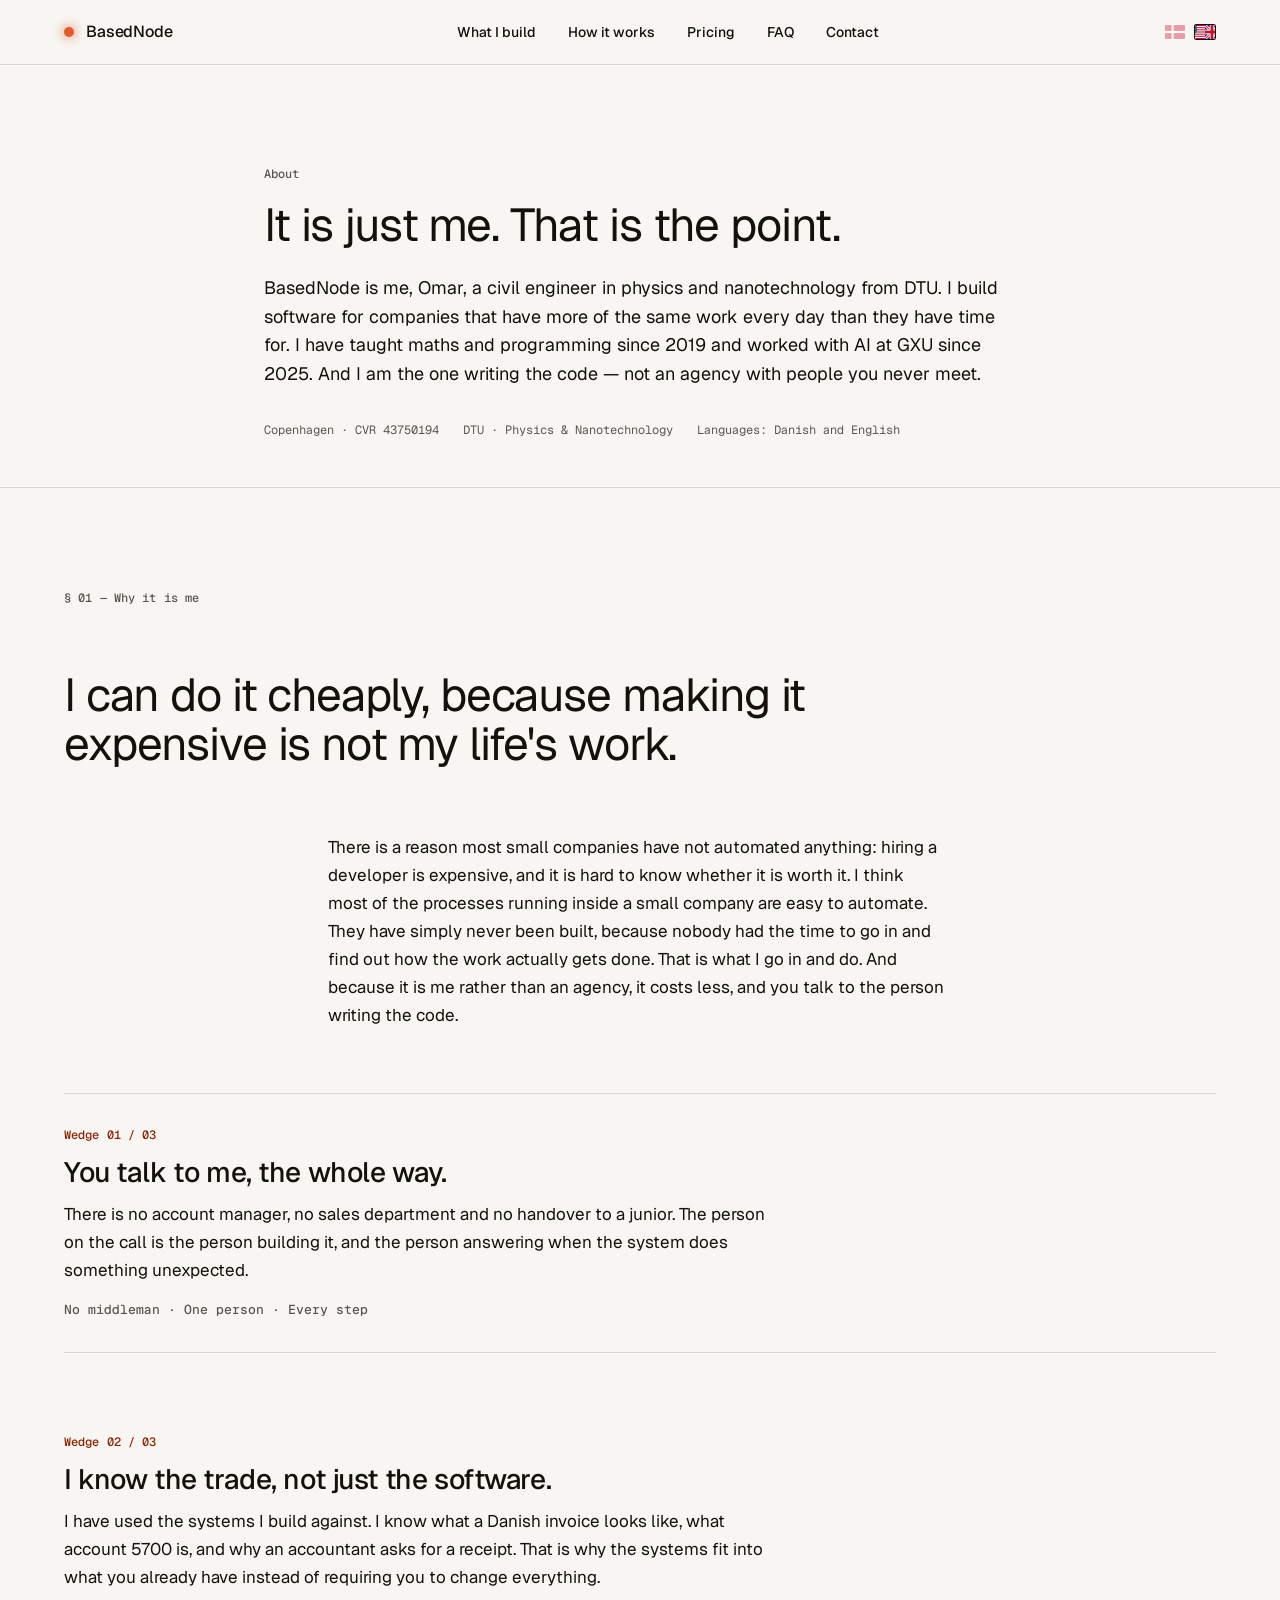
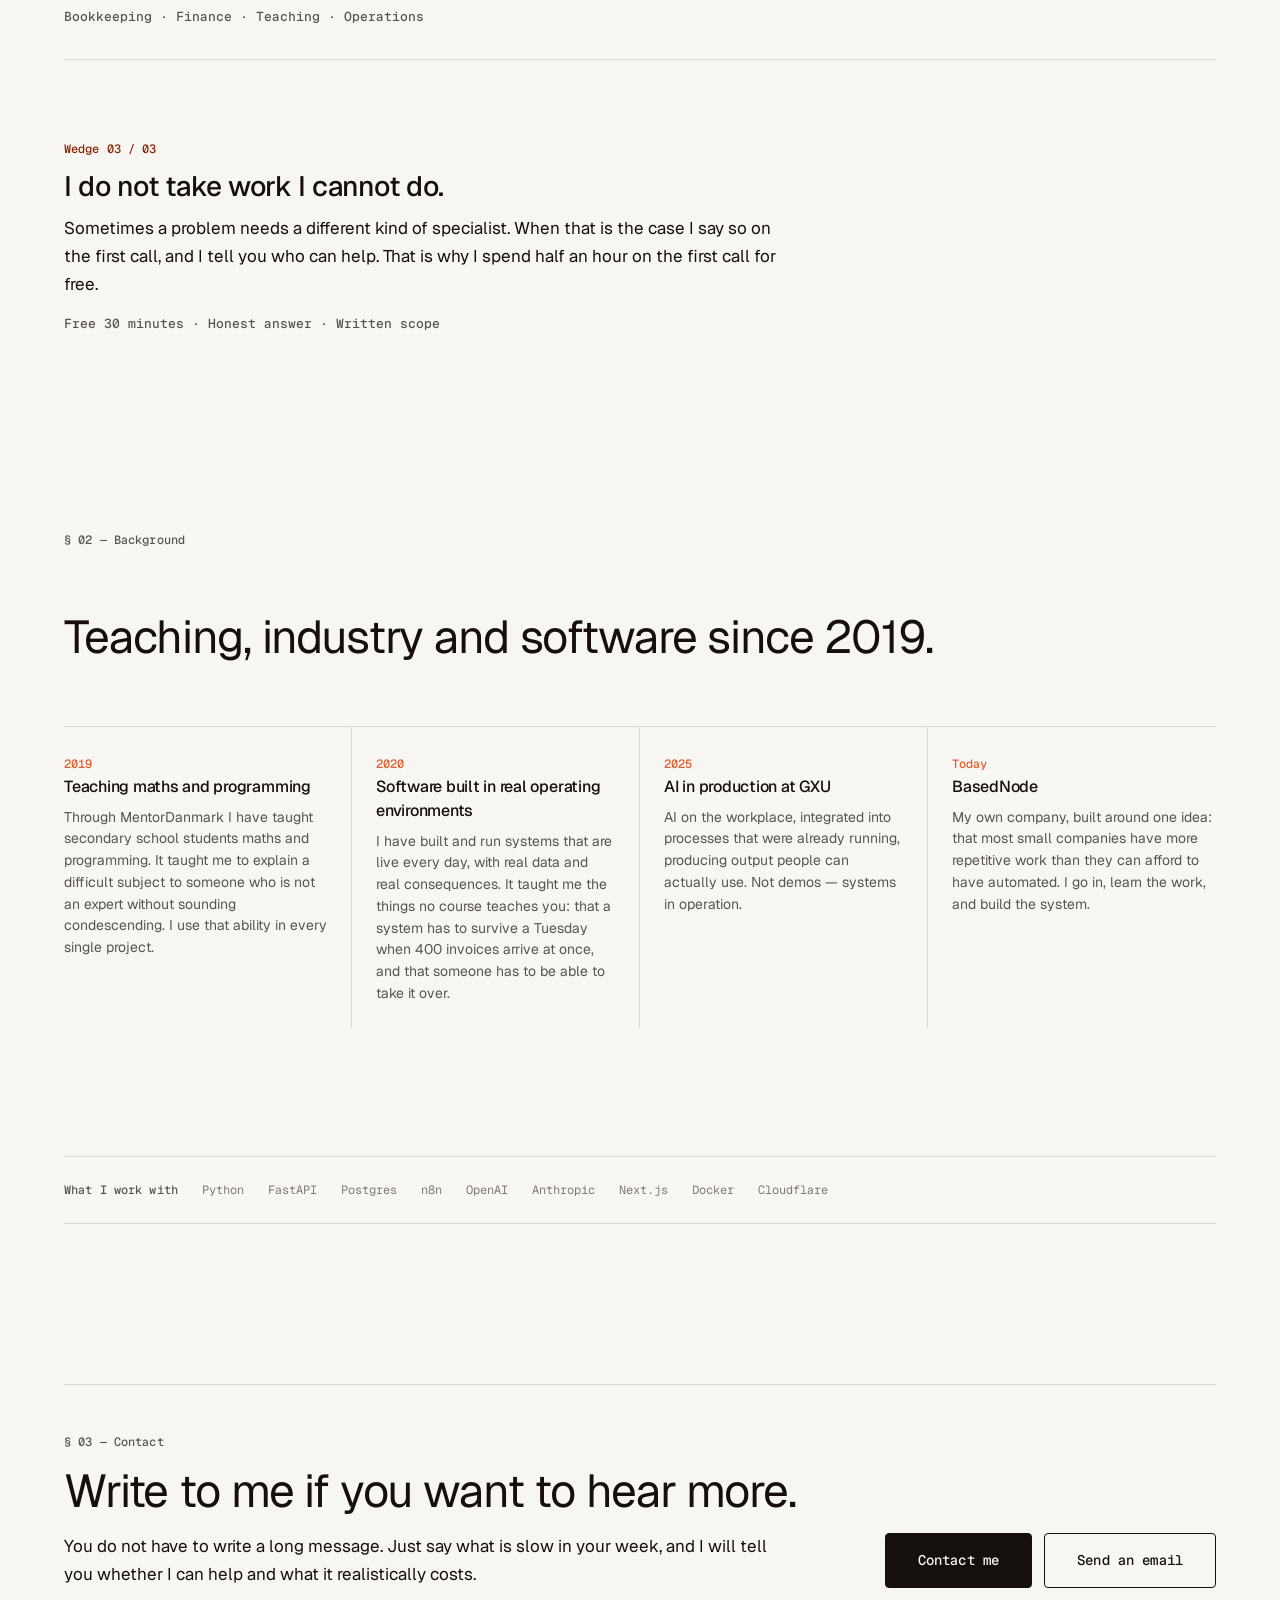
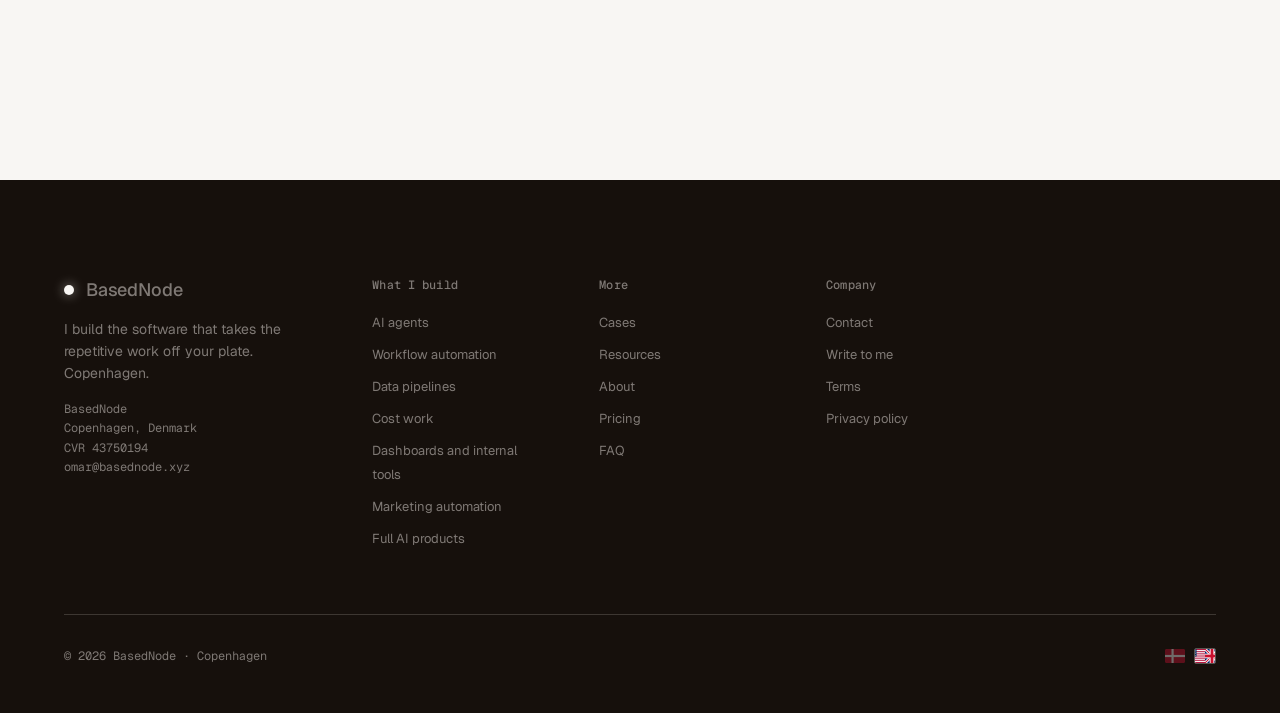
==== commit ebc20c49: "Header: drop Talk-to-me CTA and Copenhagen line, flag-based language switch, pulsing dot logo, clean" ====
--- a/about.html
+++ b/about.html
@@ -10,11 +10,11 @@
   <meta property="og:site_name" content="BasedNode" />
   <meta property="og:title" content="About — BasedNode" />
   <meta property="og:description" content="BasedNode is Omar Jennane, a civil engineer in physics and nanotechnology from DTU. He builds software for small companies that have too much of the same work every day. Based in Copenhagen, CVR 43750194." />
-  <meta property="og:url" content="https://ikkeomar.github.io/basednode-office/about.html" />
+  <meta property="og:url" content="https://ikkeomar.github.io/basednode-office/about" />
   <meta name="twitter:card" content="summary" />
   <meta name="twitter:title" content="About — BasedNode" />
   <meta name="twitter:description" content="BasedNode is Omar Jennane, a civil engineer in physics and nanotechnology from DTU. He builds software for small companies that have too much of the same work every day. Based in Copenhagen, CVR 43750194." />
-  <link rel="canonical" href="https://ikkeomar.github.io/basednode-office/about.html" />
+  <link rel="canonical" href="https://ikkeomar.github.io/basednode-office/about" />
   <link rel="preconnect" href="https://fonts.googleapis.com" />
   <link rel="preconnect" href="https://fonts.gstatic.com" crossorigin />
   <link href="https://fonts.googleapis.com/css2?family=Geist:wght@200;300;400;500;600;700&family=Geist+Mono:wght@400;500;600&family=IBM+Plex+Mono:wght@400;500&display=swap" rel="stylesheet" />
@@ -27,23 +27,63 @@
 
   <header class="topnav">
     <div class="container topnav__inner">
-      <a href="index.html" class="topnav__logo" aria-label="BasedNode home">
+      <a href="./" class="topnav__logo" aria-label="BasedNode home">
         <span class="topnav__logo-mark" aria-hidden="true"></span>
         <span>BasedNode</span>
-        <span class="topnav__logo-meta" data-i18n="logo_meta">Copenhagen · Since 2019</span>
       </a>
       <nav aria-label="Primary">
-        <ul class="topnav__links">          <li><a href="services.html" data-i18n="services">What I build</a></li>
-          <li><a href="services.html#how" data-i18n="how">How it works</a></li>
-          <li><a href="services.html#pricing" data-i18n="pricing">Pricing</a></li>
-          <li><a href="services.html#faq" data-i18n="faq">FAQ</a></li>
-          <li><a href="contact.html" data-i18n="contact">Contact</a></li></ul>
+        <ul class="topnav__links">          <li><a href="services" data-i18n="services">What I build</a></li>
+          <li><a href="services#how" data-i18n="how">How it works</a></li>
+          <li><a href="services#pricing" data-i18n="pricing">Pricing</a></li>
+          <li><a href="services#faq" data-i18n="faq">FAQ</a></li>
+          <li><a href="contact" data-i18n="contact">Contact</a></li></ul>
       </nav>
       <div class="topnav__actions">
-        <button class="lang-toggle" data-lang-toggle aria-label="Switch language">
-          <span data-lang-label>DA</span>
-        </button>
-        <a href="#contact" class="btn btn--secondary btn--sm topnav__cta" data-i18n="nav_cta">Talk to me</a>
+        <div class="lang-switch" role="group" aria-label="Language">
+                <button class="lang-switch__opt" type="button" data-lang-toggle data-lang-target="da" aria-pressed="false" aria-label="Vis på dansk">
+                  <svg class="lang-flag" viewBox="0 0 37 28" preserveAspectRatio="xMidYMid slice" aria-hidden="true" focusable="false">
+                    <rect width="37" height="28" fill="#D21034"/>
+                    <rect x="12" width="4" height="28" fill="#FFFFFF"/>
+                    <rect y="12" width="37" height="4" fill="#FFFFFF"/>
+                  </svg>
+                </button>
+                <button class="lang-switch__opt" type="button" data-lang-toggle data-lang-target="en" aria-pressed="false" aria-label="Show in English">
+                  <svg class="lang-flag" viewBox="0 0 60 30" preserveAspectRatio="xMidYMid slice" aria-hidden="true" focusable="false">
+                    <rect width="60" height="30" fill="#FFFFFF"/>
+                    <rect x="30" width="30" height="30" fill="#012169"/>
+                    <rect x="0" y="0" width="30" height="2.308" fill="#B31942"/>
+                    <rect x="0" y="4.615" width="30" height="2.308" fill="#B31942"/>
+                    <rect x="0" y="9.231" width="30" height="2.308" fill="#B31942"/>
+                    <rect x="0" y="13.846" width="30" height="2.308" fill="#B31942"/>
+                    <rect x="0" y="18.462" width="30" height="2.308" fill="#B31942"/>
+                    <rect x="0" y="23.077" width="30" height="2.308" fill="#B31942"/>
+                    <rect x="0" y="27.692" width="30" height="2.308" fill="#B31942"/>
+                    <rect x="0" y="0" width="12" height="16.154" fill="#0A3161"/>
+                    <g fill="#FFFFFF">
+                      <circle cx="1.5" cy="2.5" r="0.95"/><circle cx="4.4" cy="2.5" r="0.95"/>
+                      <circle cx="7.3" cy="2.5" r="0.95"/><circle cx="10.2" cy="2.5" r="0.95"/>
+                      <circle cx="1.5" cy="6.2" r="0.95"/><circle cx="4.4" cy="6.2" r="0.95"/>
+                      <circle cx="7.3" cy="6.2" r="0.95"/><circle cx="10.2" cy="6.2" r="0.95"/>
+                      <circle cx="1.5" cy="9.9" r="0.95"/><circle cx="4.4" cy="9.9" r="0.95"/>
+                      <circle cx="7.3" cy="9.9" r="0.95"/><circle cx="10.2" cy="9.9" r="0.95"/>
+                      <circle cx="1.5" cy="13.6" r="0.95"/><circle cx="4.4" cy="13.6" r="0.95"/>
+                      <circle cx="7.3" cy="13.6" r="0.95"/><circle cx="10.2" cy="13.6" r="0.95"/>
+                    </g>
+                    <g fill="#FFFFFF">
+                      <polygon points="30,0 34.243,0 60,25.757 60,30 55.757,30 30,4.243"/>
+                      <polygon points="60,0 60,4.243 34.243,30 30,30 30,25.757 55.757,0"/>
+                    </g>
+                    <g fill="#C8102E">
+                      <polygon points="30,0 31.414,0 60,28.586 60,30 58.586,30 30,1.414"/>
+                      <polygon points="60,0 60,1.414 31.414,30 30,30 30,28.586 58.586,0"/>
+                    </g>
+                    <rect x="30" y="10" width="30" height="10" fill="#FFFFFF"/>
+                    <rect x="40" y="0" width="10" height="30" fill="#FFFFFF"/>
+                    <rect x="30" y="12" width="30" height="6" fill="#C8102E"/>
+                    <rect x="42" y="0" width="6" height="30" fill="#C8102E"/>
+                  </svg>
+                </button>
+              </div>
         <button class="topnav__menu-btn" data-menu-btn aria-label="Open menu" aria-expanded="false" aria-controls="mobile-menu">
           <svg class="icon-open" width="20" height="20" viewBox="0 0 256 256" fill="none" stroke="currentColor" stroke-width="16" stroke-linecap="round" stroke-linejoin="round" aria-hidden="true">
             <line x1="40" y1="64" x2="216" y2="64"/>
@@ -61,11 +101,11 @@
     <!-- Panel lives INSIDE the sticky header so it drops out of the bar
          instead of scrolling away with the page. -->
     <nav class="mobile-menu" id="mobile-menu" data-mobile-menu aria-hidden="true" aria-label="Mobile">
-      <ul>        <li><a href="services.html" data-i18n="services">What I build</a></li>
-        <li><a href="services.html#how" data-i18n="how">How it works</a></li>
-        <li><a href="services.html#pricing" data-i18n="pricing">Pricing</a></li>
-        <li><a href="services.html#faq" data-i18n="faq">FAQ</a></li>
-        <li><a href="contact.html" data-i18n="contact">Contact</a></li></ul>
+      <ul>        <li><a href="services" data-i18n="services">What I build</a></li>
+        <li><a href="services#how" data-i18n="how">How it works</a></li>
+        <li><a href="services#pricing" data-i18n="pricing">Pricing</a></li>
+        <li><a href="services#faq" data-i18n="faq">FAQ</a></li>
+        <li><a href="contact" data-i18n="contact">Contact</a></li></ul>
     </nav>
   </header>
 
@@ -179,7 +219,7 @@
             <p class="prose start-grid__prose" data-i18n="ab_s3_desc">You do not have to write a long message. Just say what is slow in your week, and I will tell you whether I can help and what it realistically costs.</p>
           </div>
           <div class="start-grid__actions">
-            <a href="contact.html" class="btn btn--primary btn--lg" data-i18n="ab_cta1">Contact me</a>
+            <a href="contact" class="btn btn--primary btn--lg" data-i18n="ab_cta1">Contact me</a>
             <a href="mailto:omar@basednode.xyz" class="btn btn--secondary btn--lg" data-i18n="ab_cta2">Send an email</a>
           </div>
         </div>
@@ -191,7 +231,7 @@
     <div class="container">
       <div class="footer__grid">
         <div class="footer__brand-block">
-          <a href="index.html" class="footer__logo" aria-label="BasedNode home">
+          <a href="./" class="footer__logo" aria-label="BasedNode home">
             <span class="footer__logo-mark" aria-hidden="true"></span>
             <span>BasedNode</span>
           </a>
@@ -206,39 +246,83 @@
         <div class="footer__col">
           <div class="footer__col-title" data-i18n="foot_col1">What I build</div>
           <ul>
-            <li><a href="services.html" data-i18n="foot_svc1">AI agents</a></li>
-            <li><a href="services.html" data-i18n="foot_svc2">Workflow automation</a></li>
-            <li><a href="services.html" data-i18n="foot_svc3">Data pipelines</a></li>
-            <li><a href="services.html" data-i18n="foot_svc4">Cost work</a></li>
-            <li><a href="services.html" data-i18n="foot_svc5">Dashboards and internal tools</a></li>
-            <li><a href="services.html" data-i18n="foot_svc6">Marketing automation</a></li>
-            <li><a href="services.html" data-i18n="foot_svc7">Full AI products</a></li>
+            <li><a href="services" data-i18n="foot_svc1">AI agents</a></li>
+            <li><a href="services" data-i18n="foot_svc2">Workflow automation</a></li>
+            <li><a href="services" data-i18n="foot_svc3">Data pipelines</a></li>
+            <li><a href="services" data-i18n="foot_svc4">Cost work</a></li>
+            <li><a href="services" data-i18n="foot_svc5">Dashboards and internal tools</a></li>
+            <li><a href="services" data-i18n="foot_svc6">Marketing automation</a></li>
+            <li><a href="services" data-i18n="foot_svc7">Full AI products</a></li>
           </ul>
         </div>
         <div class="footer__col">
           <div class="footer__col-title" data-i18n="foot_col2">More</div>
           <ul>
-            <li><a href="cases.html" data-i18n="foot_l_cases">Cases</a></li>
-            <li><a href="resources.html" data-i18n="foot_l_resources">Resources</a></li>
-            <li><a href="about.html" data-i18n="foot_l_about">About</a></li>
-            <li><a href="services.html#pricing" data-i18n="foot_l_pricing">Pricing</a></li>
-            <li><a href="services.html#faq" data-i18n="foot_l_faq">FAQ</a></li>
+            <li><a href="cases" data-i18n="foot_l_cases">Cases</a></li>
+            <li><a href="resources" data-i18n="foot_l_resources">Resources</a></li>
+            <li><a href="about" data-i18n="foot_l_about">About</a></li>
+            <li><a href="services#pricing" data-i18n="foot_l_pricing">Pricing</a></li>
+            <li><a href="services#faq" data-i18n="foot_l_faq">FAQ</a></li>
           </ul>
         </div>
         <div class="footer__col">
           <div class="footer__col-title" data-i18n="foot_col3">Company</div>
           <ul>
-            <li><a href="contact.html" data-i18n="foot_l_contact">Contact</a></li>
+            <li><a href="contact" data-i18n="foot_l_contact">Contact</a></li>
             <li><a href="mailto:omar@basednode.xyz" data-i18n="foot_email">Write to me</a></li>
-            <li><a href="terms.html" data-i18n="foot_l_terms">Terms</a></li>
-            <li><a href="privacy.html" data-i18n="foot_l_privacy">Privacy policy</a></li>
+            <li><a href="terms" data-i18n="foot_l_terms">Terms</a></li>
+            <li><a href="privacy" data-i18n="foot_l_privacy">Privacy policy</a></li>
           </ul>
         </div>
       </div>
       <div class="footer__bottom">
         <span data-i18n="copyright">© 2026 BasedNode · Copenhagen</span>
         <span class="footer__bottom-links">
-          <button class="lang-toggle lang-toggle--dark" data-lang-toggle><span data-lang-label>DA</span></button>
+          <div class="lang-switch lang-switch--dark" role="group" aria-label="Language">
+                  <button class="lang-switch__opt" type="button" data-lang-toggle data-lang-target="da" aria-pressed="false" aria-label="Vis på dansk">
+                    <svg class="lang-flag" viewBox="0 0 37 28" preserveAspectRatio="xMidYMid slice" aria-hidden="true" focusable="false">
+                      <rect width="37" height="28" fill="#D21034"/>
+                      <rect x="12" width="4" height="28" fill="#FFFFFF"/>
+                      <rect y="12" width="37" height="4" fill="#FFFFFF"/>
+                    </svg>
+                  </button>
+                  <button class="lang-switch__opt" type="button" data-lang-toggle data-lang-target="en" aria-pressed="false" aria-label="Show in English">
+                    <svg class="lang-flag" viewBox="0 0 60 30" preserveAspectRatio="xMidYMid slice" aria-hidden="true" focusable="false">
+                      <rect width="60" height="30" fill="#FFFFFF"/>
+                      <rect x="30" width="30" height="30" fill="#012169"/>
+                      <rect x="0" y="0" width="30" height="2.308" fill="#B31942"/>
+                      <rect x="0" y="4.615" width="30" height="2.308" fill="#B31942"/>
+                      <rect x="0" y="9.231" width="30" height="2.308" fill="#B31942"/>
+                      <rect x="0" y="13.846" width="30" height="2.308" fill="#B31942"/>
+                      <rect x="0" y="18.462" width="30" height="2.308" fill="#B31942"/>
+                      <rect x="0" y="23.077" width="30" height="2.308" fill="#B31942"/>
+                      <rect x="0" y="27.692" width="30" height="2.308" fill="#B31942"/>
+                      <rect x="0" y="0" width="12" height="16.154" fill="#0A3161"/>
+                      <g fill="#FFFFFF">
+                        <circle cx="1.5" cy="2.5" r="0.95"/><circle cx="4.4" cy="2.5" r="0.95"/>
+                        <circle cx="7.3" cy="2.5" r="0.95"/><circle cx="10.2" cy="2.5" r="0.95"/>
+                        <circle cx="1.5" cy="6.2" r="0.95"/><circle cx="4.4" cy="6.2" r="0.95"/>
+                        <circle cx="7.3" cy="6.2" r="0.95"/><circle cx="10.2" cy="6.2" r="0.95"/>
+                        <circle cx="1.5" cy="9.9" r="0.95"/><circle cx="4.4" cy="9.9" r="0.95"/>
+                        <circle cx="7.3" cy="9.9" r="0.95"/><circle cx="10.2" cy="9.9" r="0.95"/>
+                        <circle cx="1.5" cy="13.6" r="0.95"/><circle cx="4.4" cy="13.6" r="0.95"/>
+                        <circle cx="7.3" cy="13.6" r="0.95"/><circle cx="10.2" cy="13.6" r="0.95"/>
+                      </g>
+                      <g fill="#FFFFFF">
+                        <polygon points="30,0 34.243,0 60,25.757 60,30 55.757,30 30,4.243"/>
+                        <polygon points="60,0 60,4.243 34.243,30 30,30 30,25.757 55.757,0"/>
+                      </g>
+                      <g fill="#C8102E">
+                        <polygon points="30,0 31.414,0 60,28.586 60,30 58.586,30 30,1.414"/>
+                        <polygon points="60,0 60,1.414 31.414,30 30,30 30,28.586 58.586,0"/>
+                      </g>
+                      <rect x="30" y="10" width="30" height="10" fill="#FFFFFF"/>
+                      <rect x="40" y="0" width="10" height="30" fill="#FFFFFF"/>
+                      <rect x="30" y="12" width="30" height="6" fill="#C8102E"/>
+                      <rect x="42" y="0" width="6" height="30" fill="#C8102E"/>
+                    </svg>
+                  </button>
+                </div>
         </span>
       </div>
     </div>
--- a/styles.css
+++ b/styles.css
@@ -292,19 +292,42 @@
   letter-spacing: -0.01em;
   color: var(--ink);
 }
+
+/* The BasedNode mark: a pulsing dot in front of the wordmark, the same
+   mark used on basednode.xyz. The dot breathes (scale + opacity) rather
+   than rotating, which reads as alive without pulling focus from the
+   navigation. */
 .topnav__logo-mark {
-  width: 24px; height: 24px;
-  background: var(--ink);
+  width: 10px;
+  height: 10px;
+  border-radius: 50%;
+  background: var(--accent);
+  box-shadow: 0 0 12px var(--accent);
   display: inline-block;
-  /* Simple geometric mark: filled square with cut-out slash — sharp, archival */
-  position: relative;
-}
-.topnav__logo-mark::after {
-  content: '';
-  position: absolute;
-  inset: 6px;
+  flex: 0 0 auto;
+  animation: bn-pulse-dot 2s ease-in-out infinite;
+}
+@keyframes bn-pulse-dot {
+  0%, 100% { opacity: 1; transform: scale(1); }
+  50%      { opacity: 0.55; transform: scale(1.3); }
+}
+
+/* The footer sits on the dark panel, so the dot uses the paper colour
+   instead of the accent to stay visible. */
+.footer__logo-mark {
+  width: 10px;
+  height: 10px;
+  border-radius: 50%;
   background: var(--paper);
-  clip-path: polygon(0 0, 100% 0, 50% 100%);
+  box-shadow: 0 0 12px rgba(248, 246, 242, 0.55);
+  display: inline-block;
+  flex: 0 0 auto;
+  animation: bn-pulse-dot 2s ease-in-out infinite;
+}
+
+@media (prefers-reduced-motion: reduce) {
+  .topnav__logo-mark,
+  .footer__logo-mark { animation: none; }
 }
 .topnav__logo-meta {
   display: none;
@@ -1313,17 +1336,14 @@
   gap: var(--space-3);
 }
 .footer__logo-mark {
-  width: 24px; height: 24px;
+  width: 10px;
+  height: 10px;
+  border-radius: 50%;
   background: var(--paper);
+  box-shadow: 0 0 12px rgba(248, 246, 242, 0.55);
   display: inline-block;
-  position: relative;
-}
-.footer__logo-mark::after {
-  content: '';
-  position: absolute;
-  inset: 6px;
-  background: var(--ink);
-  clip-path: polygon(0 0, 100% 0, 50% 100%);
+  flex: 0 0 auto;
+  animation: bn-pulse-dot 2s ease-in-out infinite;
 }
 .footer__desc {
   font-size: 0.875rem;
@@ -2117,29 +2137,58 @@
    Appended to the OffiCraft-derived stylesheet.
    Palette and type stay identical to the reference: warm paper, ink, one accent. */
 
-.lang-toggle {
+/* Language switch — two flags, one per language.
+   The active language's flag is in full colour; the other is greyed out,
+   so the switch always shows both options while making the current one
+   obvious. Buttons, not a dropdown: the whole point is one click. */
+.lang-switch {
+  display: inline-flex;
+  align-items: center;
+  gap: var(--space-2);
+}
+.lang-switch__opt {
   display: inline-flex;
   align-items: center;
   justify-content: center;
-  min-width: 40px;
-  height: 36px;
-  padding: 0 var(--space-3);
-  border: var(--e-hairline);
+  padding: 0;
+  border: 1px solid transparent;
   background: transparent;
-  color: var(--ink);
-  font-family: var(--font-mono);
-  font-size: 0.75rem;
-  font-weight: 500;
   cursor: pointer;
-  border-radius: var(--r-2);
-  transition: background var(--dur-fast) var(--ease-out), color var(--dur-fast) var(--ease-out);
-}
-.lang-toggle:hover { background: var(--paper-faint); }
-.lang-toggle--dark {
-  border-color: var(--ink-line);
-  color: var(--ink-muted);
-}
-.lang-toggle--dark:hover { background: var(--ink-raised); color: var(--paper); }
+  border-radius: var(--r-1);
+  line-height: 0;
+  overflow: hidden;
+  transition: opacity var(--dur-fast) var(--ease-out),
+              border-color var(--dur-fast) var(--ease-out);
+}
+.lang-flag {
+  display: block;
+  width: 20px;
+  height: 14px;
+  /* The Dannebrog is 37:28 and the hybrid is 2:1. A fixed box with
+     object-fit-style cropping keeps both flags the same visual size
+     without stretching either one. */
+  object-fit: cover;
+  border-radius: 1px;
+}
+/* Inactive flag: drained of colour but still legible as a flag. */
+.lang-switch__opt:not(.is-active) { opacity: 0.38; }
+.lang-switch__opt:not(.is-active):hover { opacity: 0.7; }
+.lang-switch__opt.is-active {
+  border-color: var(--ink);
+  opacity: 1;
+}
+.lang-switch__opt:focus-visible {
+  outline: 2px solid var(--accent);
+  outline-offset: 2px;
+}
+
+/* Footer variant sits on the dark panel. */
+.lang-switch--dark .lang-switch__opt.is-active { border-color: var(--paper-muted); }
+.lang-switch--dark .lang-switch__opt:focus-visible { outline-color: var(--accent-soft); }
+
+@media (max-width: 420px) {
+  .lang-flag { width: 18px; height: 13px; }
+}
 
 /* Pricing — three cards, but not three equal boxes: the middle one carries
    the accent, the outer two are plain, and the sizes step down. */
@@ -2255,6 +2304,39 @@
   line-height: 1.6;
   color: var(--paper-muted);
 }
+
+/* Answers are written as paragraphs separated by a blank line. The copy
+   carries the newlines and textContent preserves them, so pre-line renders
+   them as real paragraph breaks without the markup needing <p> per block. */
+.faq-item p { white-space: pre-line; }
+
+/* FAQ 1 answers with a bulleted list of who the studio works for. */
+.faq-item__list {
+  margin: calc(var(--space-4) * -1) 0 var(--space-4);
+  padding: 0 0 0 calc(var(--space-4) + 1.1em);
+  max-width: 68ch;
+  font-size: 0.9375rem;
+  line-height: 1.6;
+  color: var(--paper-muted);
+}
+.faq-item__list li { margin-bottom: var(--space-2); }
+.faq-item__list li:last-child { margin-bottom: 0; }
+.faq-item__list li::marker { color: var(--accent-ink); }
+
+/* The source line under the data-security answer. */
+.faq-item__source {
+  padding: 0 0 var(--space-4);
+  max-width: 68ch;
+  font-size: 0.8125rem;
+  line-height: 1.5;
+  color: var(--paper-muted);
+}
+.faq-item__source a {
+  color: var(--paper-muted);
+  text-decoration: underline;
+  text-underline-offset: 2px;
+}
+.faq-item__source a:hover { color: var(--accent-ink); }
 
 /* The catalogue-style rows double as the service list; keep them legible
    when they carry a price instead of a SKU count. */
@@ -2611,7 +2693,18 @@
 .contact-card__note { font-size: 0.875rem; color: var(--paper-muted); line-height: 1.55; }
 
 /* ---- Prose block for legal / long text ---- */
-.doc-block { max-width: 70ch; }
+/* Legal/document prose: cap the measure at a comfortable reading length.
+   `ch` measures the width of "0" in the current font, which is narrower than
+   average text — 70ch rendered ~98 characters per line, far too wide to read.
+   A pixel cap gives a true measure: ~7.6px per character at 15px, so
+   68ch of prose lands at ~640px / ~84 characters. Target 60-75 characters,
+   which is 500-600px here. */
+.doc-block { max-width: 620px; }
+.doc-block p { max-width: 620px; }
+@media (min-width: 900px) {
+  .doc-block { max-width: 640px; }
+  .doc-block p { max-width: 640px; }
+}
 .doc-block h2 { font-size: 1.125rem; font-weight: 500; margin: var(--space-8) 0 var(--space-3); }
 .doc-block h3 { font-size: 1rem; font-weight: 500; margin: var(--space-5) 0 var(--space-2); }
 .doc-block p { font-size: 0.9375rem; line-height: 1.65; color: var(--ink); margin-bottom: var(--space-4); }
@@ -2677,3 +2770,174 @@
   .kv-table th,
   .kv-table td { padding: var(--space-3) var(--space-4) var(--space-3) 0; }
 }
+
+/* ══ FLOW DRAWINGS ══
+   The blueprint schematics. Same visual language as the hero drawing:
+   a thin frame, a faint plate behind the drawing, and a meta block below.
+   The drawings themselves are generated SVGs, one file per language, so
+   the text inside them is localised. */
+
+.flow-grid {
+  display: grid;
+  grid-template-columns: repeat(auto-fit, minmax(320px, 1fr));
+  gap: var(--space-6);
+}
+
+.flow-card {
+  margin: 0;
+  display: flex;
+  flex-direction: column;
+  border: var(--e-hairline);
+  background: var(--paper);
+  transition: border-color var(--dur-base) var(--ease-out),
+              transform var(--dur-base) var(--ease-out);
+}
+
+.flow-card:hover {
+  border-color: var(--ink-line);
+  transform: translateY(-2px);
+}
+
+.flow-card__frame {
+  padding: var(--space-5);
+  background: var(--paper-faint);
+  border-bottom: var(--e-hairline);
+}
+
+.flow-card__frame img {
+  width: 100%;
+  height: auto;
+  display: block;
+}
+
+.flow-card__meta {
+  display: flex;
+  flex-direction: column;
+  gap: var(--space-1);
+  padding: var(--space-5);
+}
+
+.flow-card__sku {
+  font-family: var(--font-mono);
+  font-size: 0.75rem;
+  color: var(--paper-muted);
+}
+
+.flow-card__name {
+  font-size: 1.0625rem;
+  font-weight: 500;
+  color: var(--ink);
+}
+
+.flow-card__spec {
+  font-size: 0.8125rem;
+  color: var(--paper-muted);
+  line-height: 1.5;
+}
+
+@media (max-width: 600px) {
+  .flow-card__frame { padding: var(--space-4); }
+  .flow-card__meta { padding: var(--space-4); }
+}
+
+/* ══ CONTACT TOPICS ══
+   The contact page is a set of topics, each with a copyable email
+   template. The pattern came from the live basednode.xyz contact page:
+   pick a topic, copy the template, paste it into a mail client. No
+   form, no backend, no data collected by a third party. */
+
+.topic-list {
+  display: flex;
+  flex-direction: column;
+  border-top: var(--e-hairline);
+}
+
+.topic {
+  border-bottom: var(--e-hairline);
+}
+
+.topic__head {
+  display: grid;
+  grid-template-columns: 1fr auto;
+  grid-template-areas: "name chevron" "hint chevron";
+  align-items: center;
+  gap: 0 var(--space-4);
+  width: 100%;
+  padding: var(--space-5) 0;
+  background: none;
+  border: 0;
+  text-align: left;
+  cursor: pointer;
+  font: inherit;
+  color: inherit;
+  transition: color var(--dur-base) var(--ease-out);
+}
+
+.topic__head:hover { color: var(--ink); }
+.topic__head:focus-visible { outline: 2px solid var(--ink); outline-offset: 2px; }
+
+.topic__name {
+  grid-area: name;
+  font-size: 1.125rem;
+  font-weight: 500;
+  color: var(--ink);
+}
+
+.topic__hint {
+  grid-area: hint;
+  font-size: 0.8125rem;
+  color: var(--paper-muted);
+  margin-top: var(--space-1);
+}
+
+.topic__chevron {
+  grid-area: chevron;
+  width: 11px;
+  height: 11px;
+  border-right: 1.5px solid var(--paper-muted);
+  border-bottom: 1.5px solid var(--paper-muted);
+  transform: rotate(45deg);
+  transition: transform var(--dur-base) var(--ease-out);
+}
+
+.topic__head[aria-expanded="true"] .topic__chevron {
+  transform: rotate(-135deg);
+}
+
+.topic__body {
+  padding-bottom: var(--space-5);
+}
+
+.topic__desc {
+  font-size: 0.9375rem;
+  color: var(--paper-muted);
+  line-height: 1.55;
+  max-width: 62ch;
+  margin-bottom: var(--space-4);
+}
+
+.topic__actions {
+  display: flex;
+  flex-wrap: wrap;
+  gap: var(--space-3);
+  margin-bottom: var(--space-4);
+}
+
+.topic__template {
+  font-family: var(--font-mono);
+  font-size: 0.8125rem;
+  line-height: 1.6;
+  color: var(--paper-muted);
+  background: var(--paper-faint);
+  border: var(--e-hairline);
+  padding: var(--space-4);
+  margin: 0;
+  overflow-x: auto;
+  white-space: pre-wrap;
+  word-break: break-word;
+}
+
+@media (max-width: 600px) {
+  .topic__head { padding: var(--space-4) 0; }
+  .topic__name { font-size: 1rem; }
+}
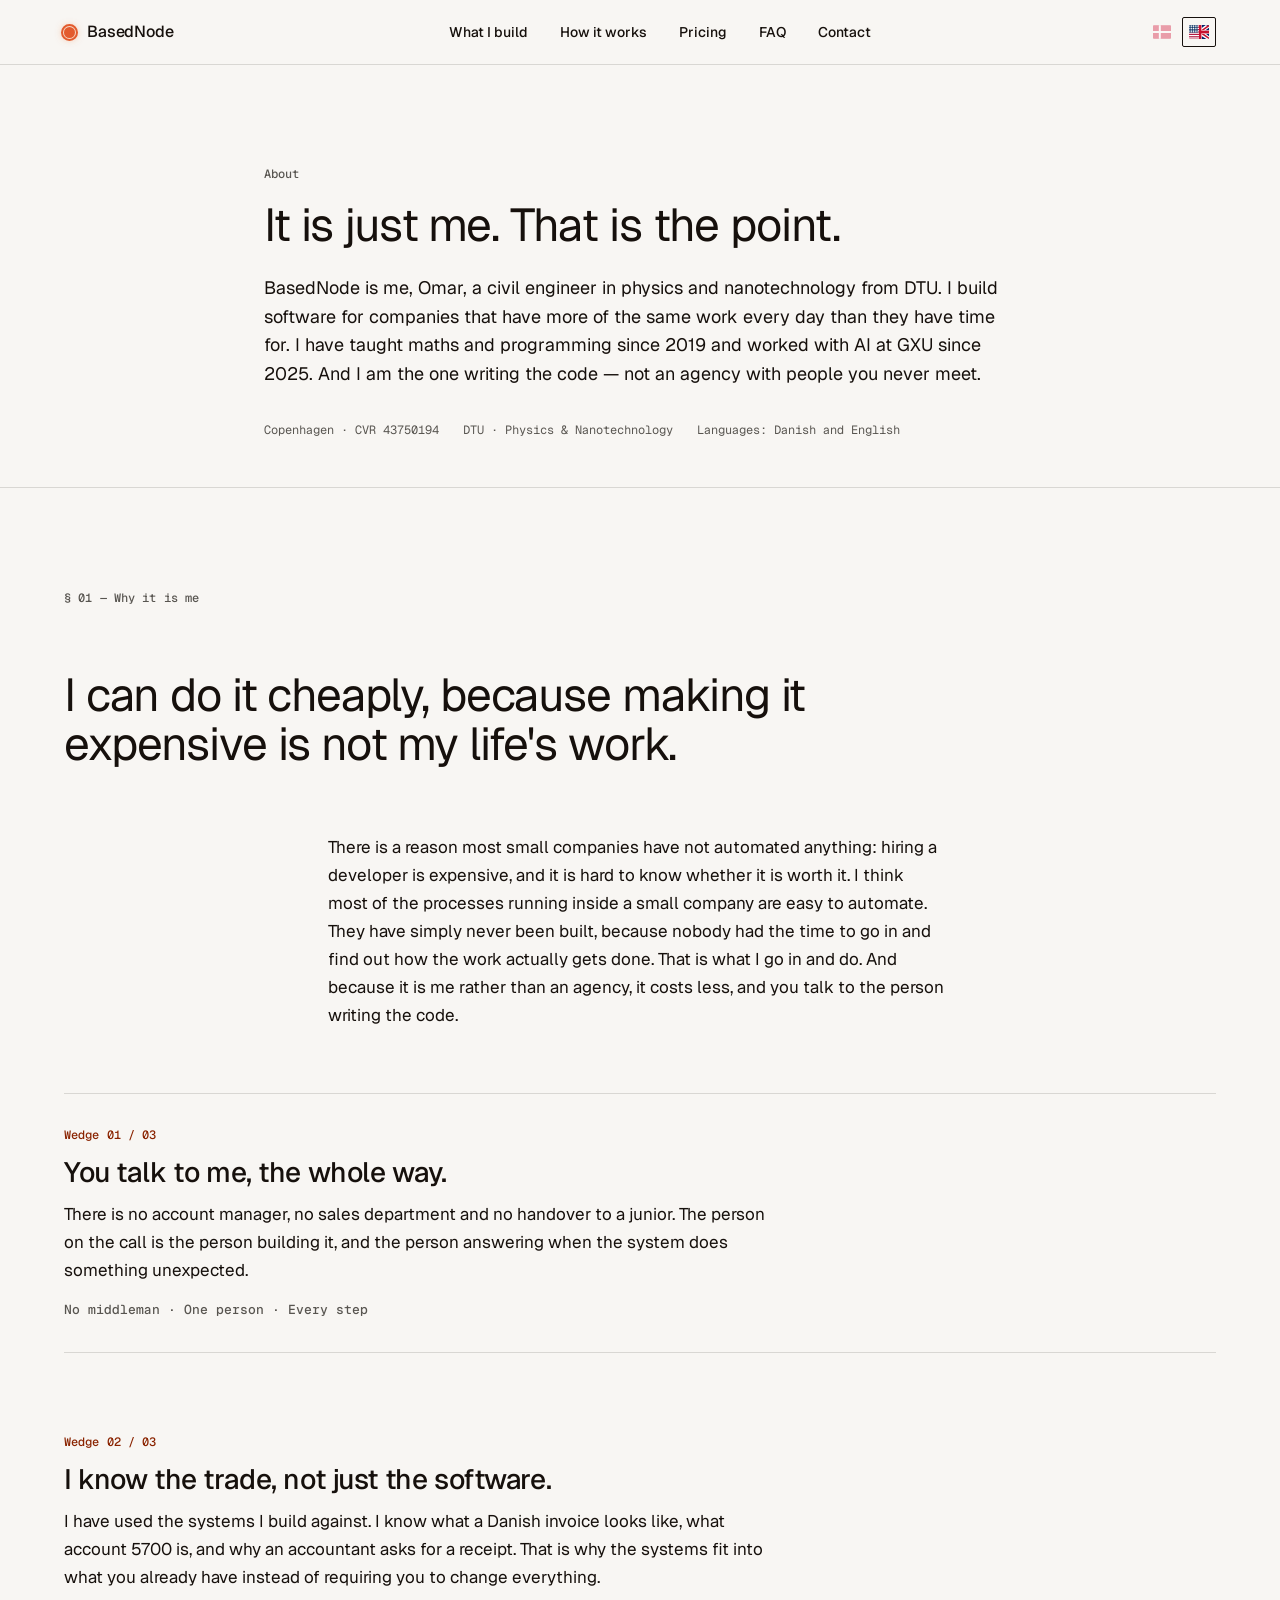
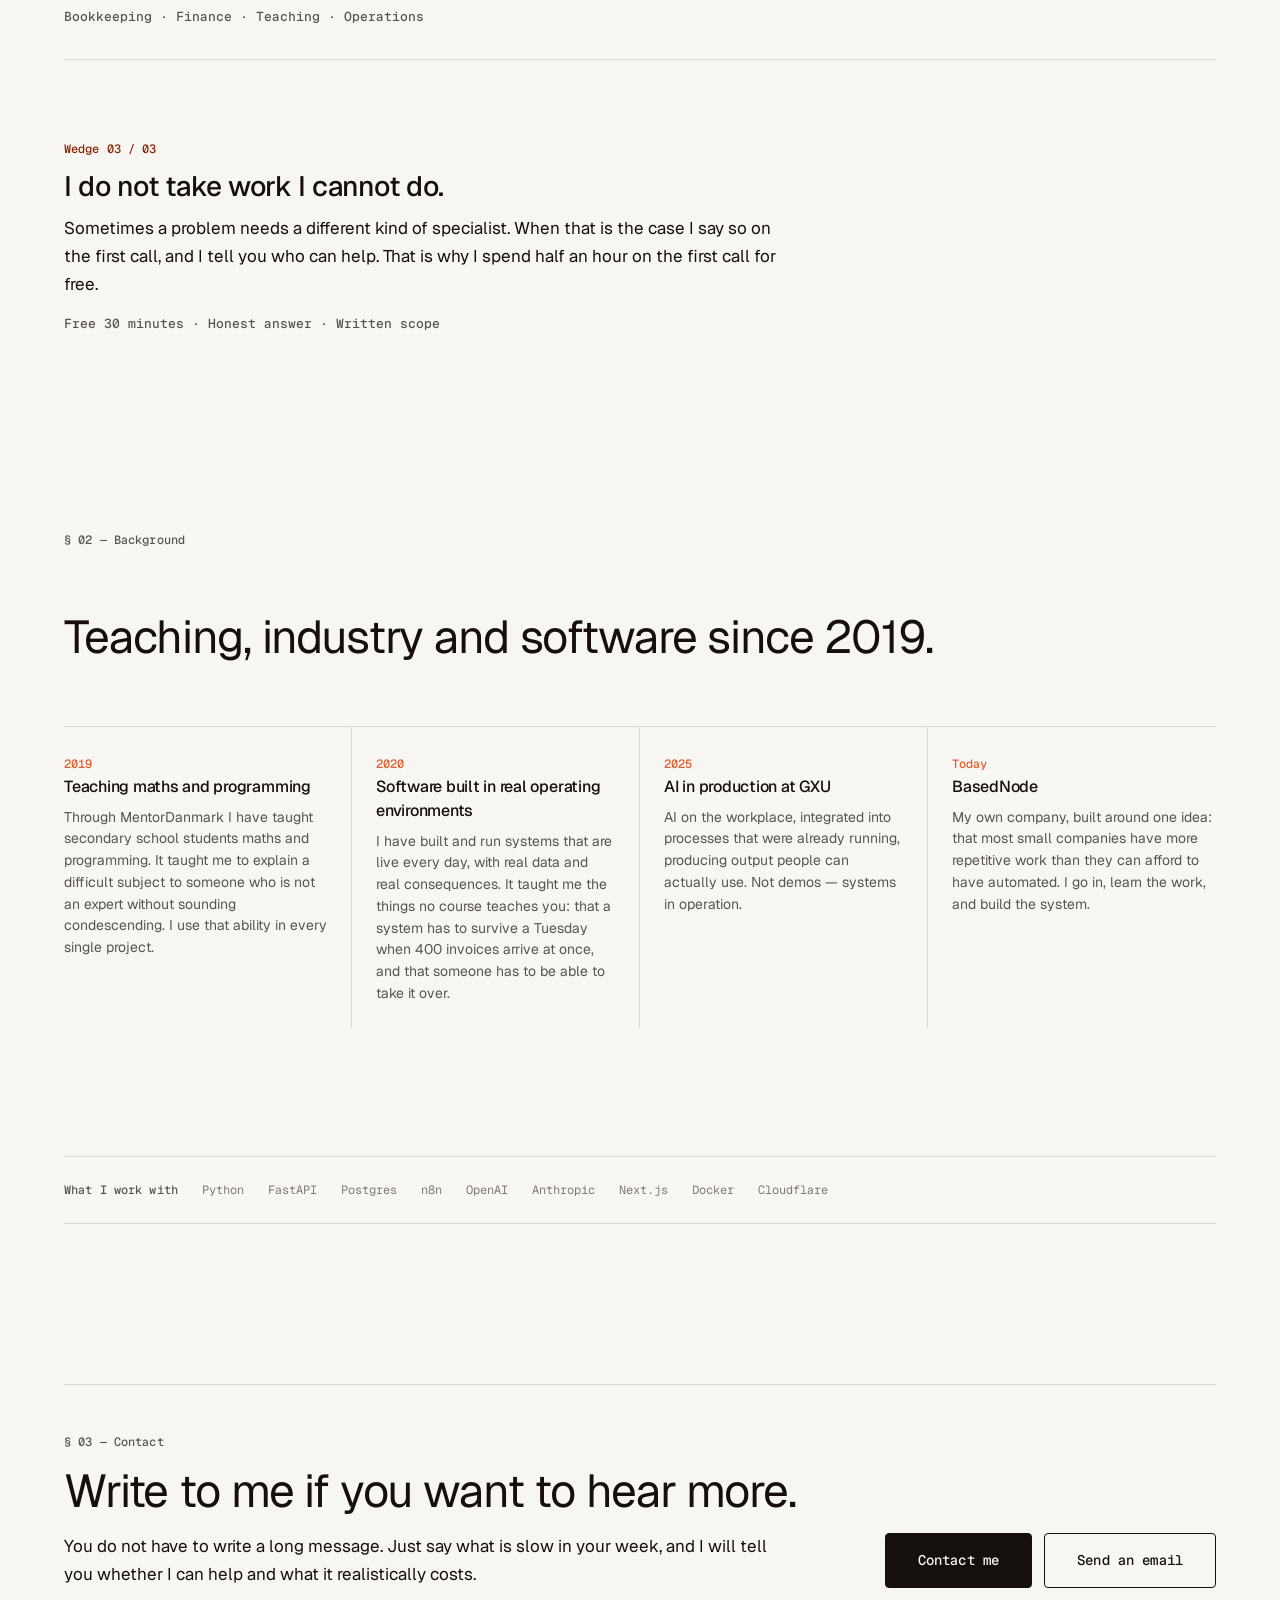
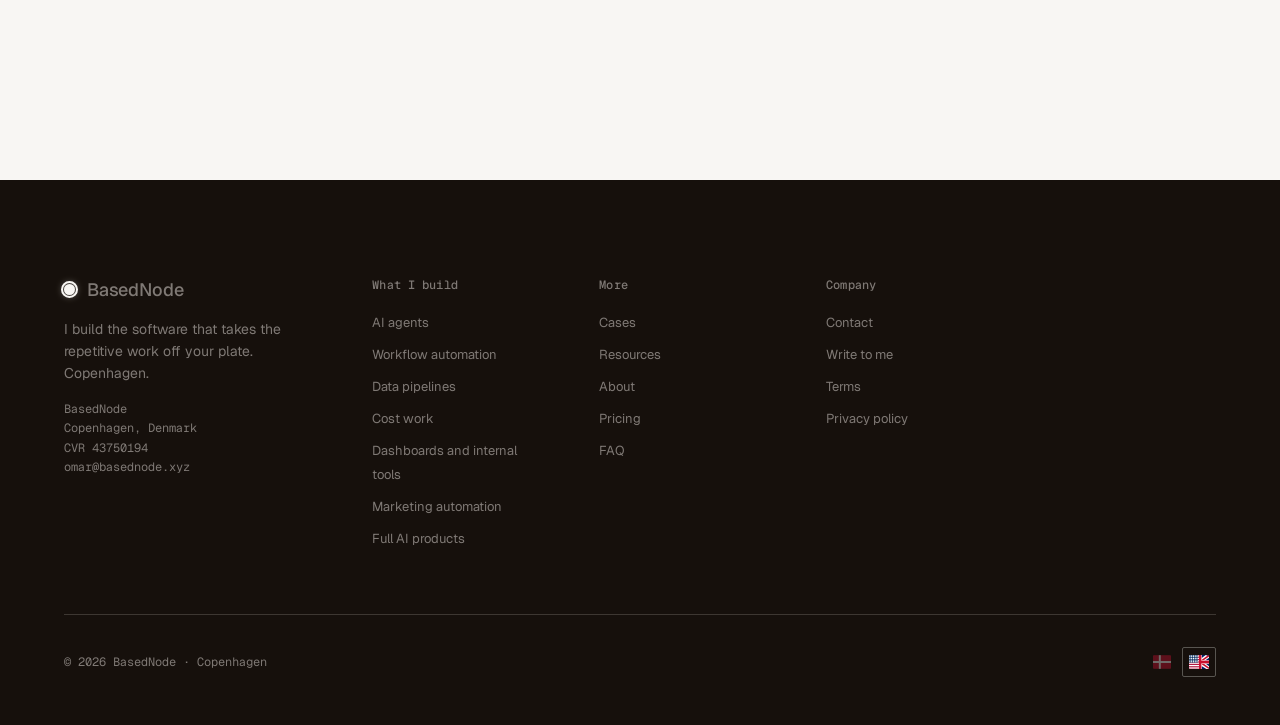
==== commit 857990c9: "Fix English flag geometry (crop not squash) and make the logo pulse visibly obvious" ====
--- a/about.html
+++ b/about.html
@@ -40,50 +40,13 @@
       </nav>
       <div class="topnav__actions">
         <div class="lang-switch" role="group" aria-label="Language">
-                <button class="lang-switch__opt" type="button" data-lang-toggle data-lang-target="da" aria-pressed="false" aria-label="Vis på dansk">
-                  <svg class="lang-flag" viewBox="0 0 37 28" preserveAspectRatio="xMidYMid slice" aria-hidden="true" focusable="false">
-                    <rect width="37" height="28" fill="#D21034"/>
-                    <rect x="12" width="4" height="28" fill="#FFFFFF"/>
-                    <rect y="12" width="37" height="4" fill="#FFFFFF"/>
-                  </svg>
-                </button>
-                <button class="lang-switch__opt" type="button" data-lang-toggle data-lang-target="en" aria-pressed="false" aria-label="Show in English">
-                  <svg class="lang-flag" viewBox="0 0 60 30" preserveAspectRatio="xMidYMid slice" aria-hidden="true" focusable="false">
-                    <rect width="60" height="30" fill="#FFFFFF"/>
-                    <rect x="30" width="30" height="30" fill="#012169"/>
-                    <rect x="0" y="0" width="30" height="2.308" fill="#B31942"/>
-                    <rect x="0" y="4.615" width="30" height="2.308" fill="#B31942"/>
-                    <rect x="0" y="9.231" width="30" height="2.308" fill="#B31942"/>
-                    <rect x="0" y="13.846" width="30" height="2.308" fill="#B31942"/>
-                    <rect x="0" y="18.462" width="30" height="2.308" fill="#B31942"/>
-                    <rect x="0" y="23.077" width="30" height="2.308" fill="#B31942"/>
-                    <rect x="0" y="27.692" width="30" height="2.308" fill="#B31942"/>
-                    <rect x="0" y="0" width="12" height="16.154" fill="#0A3161"/>
-                    <g fill="#FFFFFF">
-                      <circle cx="1.5" cy="2.5" r="0.95"/><circle cx="4.4" cy="2.5" r="0.95"/>
-                      <circle cx="7.3" cy="2.5" r="0.95"/><circle cx="10.2" cy="2.5" r="0.95"/>
-                      <circle cx="1.5" cy="6.2" r="0.95"/><circle cx="4.4" cy="6.2" r="0.95"/>
-                      <circle cx="7.3" cy="6.2" r="0.95"/><circle cx="10.2" cy="6.2" r="0.95"/>
-                      <circle cx="1.5" cy="9.9" r="0.95"/><circle cx="4.4" cy="9.9" r="0.95"/>
-                      <circle cx="7.3" cy="9.9" r="0.95"/><circle cx="10.2" cy="9.9" r="0.95"/>
-                      <circle cx="1.5" cy="13.6" r="0.95"/><circle cx="4.4" cy="13.6" r="0.95"/>
-                      <circle cx="7.3" cy="13.6" r="0.95"/><circle cx="10.2" cy="13.6" r="0.95"/>
-                    </g>
-                    <g fill="#FFFFFF">
-                      <polygon points="30,0 34.243,0 60,25.757 60,30 55.757,30 30,4.243"/>
-                      <polygon points="60,0 60,4.243 34.243,30 30,30 30,25.757 55.757,0"/>
-                    </g>
-                    <g fill="#C8102E">
-                      <polygon points="30,0 31.414,0 60,28.586 60,30 58.586,30 30,1.414"/>
-                      <polygon points="60,0 60,1.414 31.414,30 30,30 30,28.586 58.586,0"/>
-                    </g>
-                    <rect x="30" y="10" width="30" height="10" fill="#FFFFFF"/>
-                    <rect x="40" y="0" width="10" height="30" fill="#FFFFFF"/>
-                    <rect x="30" y="12" width="30" height="6" fill="#C8102E"/>
-                    <rect x="42" y="0" width="6" height="30" fill="#C8102E"/>
-                  </svg>
-                </button>
-              </div>
+        <button class="lang-switch__opt" type="button" data-lang-toggle data-lang-target="da" aria-pressed="false" aria-label="Vis på dansk">
+          <svg class="lang-flag" viewBox="0 0 37 28" preserveAspectRatio="xMidYMid meet" aria-hidden="true" focusable="false"><rect width="37" height="28" fill="#D21034"/><rect x="12" width="4" height="28" fill="#FFFFFF"/><rect y="12" width="37" height="4" fill="#FFFFFF"/></svg>
+        </button>
+        <button class="lang-switch__opt" type="button" data-lang-toggle data-lang-target="en" aria-pressed="false" aria-label="Show in English">
+          <svg class="lang-flag" viewBox="0 0 40 28" preserveAspectRatio="xMidYMid meet" aria-hidden="true" focusable="false"><svg x="0" y="0" width="20.00" height="28" viewBox="0 0 18 28" preserveAspectRatio="xMidYMid slice"><rect width="40" height="28" fill="#FFFFFF"/><rect y="0.000" width="40" height="2.154" fill="#B31942"/><rect y="4.308" width="40" height="2.154" fill="#B31942"/><rect y="8.615" width="40" height="2.154" fill="#B31942"/><rect y="12.923" width="40" height="2.154" fill="#B31942"/><rect y="17.231" width="40" height="2.154" fill="#B31942"/><rect y="21.538" width="40" height="2.154" fill="#B31942"/><rect y="25.846" width="40" height="2.154" fill="#B31942"/><rect width="16.000" height="15.077" fill="#0A3161"/><circle cx="1.60" cy="1.51" r="1.15" fill="#FFFFFF"/><circle cx="4.80" cy="1.51" r="1.15" fill="#FFFFFF"/><circle cx="8.00" cy="1.51" r="1.15" fill="#FFFFFF"/><circle cx="11.20" cy="1.51" r="1.15" fill="#FFFFFF"/><circle cx="14.40" cy="1.51" r="1.15" fill="#FFFFFF"/><circle cx="1.60" cy="4.52" r="1.15" fill="#FFFFFF"/><circle cx="4.80" cy="4.52" r="1.15" fill="#FFFFFF"/><circle cx="8.00" cy="4.52" r="1.15" fill="#FFFFFF"/><circle cx="11.20" cy="4.52" r="1.15" fill="#FFFFFF"/><circle cx="14.40" cy="4.52" r="1.15" fill="#FFFFFF"/><circle cx="1.60" cy="7.54" r="1.15" fill="#FFFFFF"/><circle cx="4.80" cy="7.54" r="1.15" fill="#FFFFFF"/><circle cx="8.00" cy="7.54" r="1.15" fill="#FFFFFF"/><circle cx="11.20" cy="7.54" r="1.15" fill="#FFFFFF"/><circle cx="14.40" cy="7.54" r="1.15" fill="#FFFFFF"/><circle cx="1.60" cy="10.55" r="1.15" fill="#FFFFFF"/><circle cx="4.80" cy="10.55" r="1.15" fill="#FFFFFF"/><circle cx="8.00" cy="10.55" r="1.15" fill="#FFFFFF"/><circle cx="11.20" cy="10.55" r="1.15" fill="#FFFFFF"/><circle cx="14.40" cy="10.55" r="1.15" fill="#FFFFFF"/><circle cx="1.60" cy="13.57" r="1.15" fill="#FFFFFF"/><circle cx="4.80" cy="13.57" r="1.15" fill="#FFFFFF"/><circle cx="8.00" cy="13.57" r="1.15" fill="#FFFFFF"/><circle cx="11.20" cy="13.57" r="1.15" fill="#FFFFFF"/><circle cx="14.40" cy="13.57" r="1.15" fill="#FFFFFF"/></svg><svg x="20.00" y="0" width="20.00" height="28" viewBox="16 0 24 28" preserveAspectRatio="xMidYMid slice"><rect width="40" height="28" fill="#012169"/><polygon points="8.40,0 40,23.80 40,32.20 0,8.40" fill="#FFFFFF"/><polygon points="31.60,0 40,4.20 0,32.20 0,23.80" fill="#FFFFFF"/><polygon points="3.40,0 40,26.30 40,29.70 0,3.40" fill="#C8102E"/><polygon points="36.60,0 40,1.70 0,29.70 0,26.30" fill="#C8102E"/><rect x="16.40" width="7.20" height="28" fill="#FFFFFF"/><rect y="10.40" width="40" height="7.20" fill="#FFFFFF"/><rect x="17.26" width="5.47" height="28" fill="#C8102E"/><rect y="11.26" width="40" height="5.47" fill="#C8102E"/></svg></svg>
+        </button>
+      </div>
         <button class="topnav__menu-btn" data-menu-btn aria-label="Open menu" aria-expanded="false" aria-controls="mobile-menu">
           <svg class="icon-open" width="20" height="20" viewBox="0 0 256 256" fill="none" stroke="currentColor" stroke-width="16" stroke-linecap="round" stroke-linejoin="round" aria-hidden="true">
             <line x1="40" y1="64" x2="216" y2="64"/>
@@ -279,50 +242,13 @@
         <span data-i18n="copyright">© 2026 BasedNode · Copenhagen</span>
         <span class="footer__bottom-links">
           <div class="lang-switch lang-switch--dark" role="group" aria-label="Language">
-                  <button class="lang-switch__opt" type="button" data-lang-toggle data-lang-target="da" aria-pressed="false" aria-label="Vis på dansk">
-                    <svg class="lang-flag" viewBox="0 0 37 28" preserveAspectRatio="xMidYMid slice" aria-hidden="true" focusable="false">
-                      <rect width="37" height="28" fill="#D21034"/>
-                      <rect x="12" width="4" height="28" fill="#FFFFFF"/>
-                      <rect y="12" width="37" height="4" fill="#FFFFFF"/>
-                    </svg>
-                  </button>
-                  <button class="lang-switch__opt" type="button" data-lang-toggle data-lang-target="en" aria-pressed="false" aria-label="Show in English">
-                    <svg class="lang-flag" viewBox="0 0 60 30" preserveAspectRatio="xMidYMid slice" aria-hidden="true" focusable="false">
-                      <rect width="60" height="30" fill="#FFFFFF"/>
-                      <rect x="30" width="30" height="30" fill="#012169"/>
-                      <rect x="0" y="0" width="30" height="2.308" fill="#B31942"/>
-                      <rect x="0" y="4.615" width="30" height="2.308" fill="#B31942"/>
-                      <rect x="0" y="9.231" width="30" height="2.308" fill="#B31942"/>
-                      <rect x="0" y="13.846" width="30" height="2.308" fill="#B31942"/>
-                      <rect x="0" y="18.462" width="30" height="2.308" fill="#B31942"/>
-                      <rect x="0" y="23.077" width="30" height="2.308" fill="#B31942"/>
-                      <rect x="0" y="27.692" width="30" height="2.308" fill="#B31942"/>
-                      <rect x="0" y="0" width="12" height="16.154" fill="#0A3161"/>
-                      <g fill="#FFFFFF">
-                        <circle cx="1.5" cy="2.5" r="0.95"/><circle cx="4.4" cy="2.5" r="0.95"/>
-                        <circle cx="7.3" cy="2.5" r="0.95"/><circle cx="10.2" cy="2.5" r="0.95"/>
-                        <circle cx="1.5" cy="6.2" r="0.95"/><circle cx="4.4" cy="6.2" r="0.95"/>
-                        <circle cx="7.3" cy="6.2" r="0.95"/><circle cx="10.2" cy="6.2" r="0.95"/>
-                        <circle cx="1.5" cy="9.9" r="0.95"/><circle cx="4.4" cy="9.9" r="0.95"/>
-                        <circle cx="7.3" cy="9.9" r="0.95"/><circle cx="10.2" cy="9.9" r="0.95"/>
-                        <circle cx="1.5" cy="13.6" r="0.95"/><circle cx="4.4" cy="13.6" r="0.95"/>
-                        <circle cx="7.3" cy="13.6" r="0.95"/><circle cx="10.2" cy="13.6" r="0.95"/>
-                      </g>
-                      <g fill="#FFFFFF">
-                        <polygon points="30,0 34.243,0 60,25.757 60,30 55.757,30 30,4.243"/>
-                        <polygon points="60,0 60,4.243 34.243,30 30,30 30,25.757 55.757,0"/>
-                      </g>
-                      <g fill="#C8102E">
-                        <polygon points="30,0 31.414,0 60,28.586 60,30 58.586,30 30,1.414"/>
-                        <polygon points="60,0 60,1.414 31.414,30 30,30 30,28.586 58.586,0"/>
-                      </g>
-                      <rect x="30" y="10" width="30" height="10" fill="#FFFFFF"/>
-                      <rect x="40" y="0" width="10" height="30" fill="#FFFFFF"/>
-                      <rect x="30" y="12" width="30" height="6" fill="#C8102E"/>
-                      <rect x="42" y="0" width="6" height="30" fill="#C8102E"/>
-                    </svg>
-                  </button>
-                </div>
+        <button class="lang-switch__opt" type="button" data-lang-toggle data-lang-target="da" aria-pressed="false" aria-label="Vis på dansk">
+          <svg class="lang-flag" viewBox="0 0 37 28" preserveAspectRatio="xMidYMid meet" aria-hidden="true" focusable="false"><rect width="37" height="28" fill="#D21034"/><rect x="12" width="4" height="28" fill="#FFFFFF"/><rect y="12" width="37" height="4" fill="#FFFFFF"/></svg>
+        </button>
+        <button class="lang-switch__opt" type="button" data-lang-toggle data-lang-target="en" aria-pressed="false" aria-label="Show in English">
+          <svg class="lang-flag" viewBox="0 0 40 28" preserveAspectRatio="xMidYMid meet" aria-hidden="true" focusable="false"><svg x="0" y="0" width="20.00" height="28" viewBox="0 0 18 28" preserveAspectRatio="xMidYMid slice"><rect width="40" height="28" fill="#FFFFFF"/><rect y="0.000" width="40" height="2.154" fill="#B31942"/><rect y="4.308" width="40" height="2.154" fill="#B31942"/><rect y="8.615" width="40" height="2.154" fill="#B31942"/><rect y="12.923" width="40" height="2.154" fill="#B31942"/><rect y="17.231" width="40" height="2.154" fill="#B31942"/><rect y="21.538" width="40" height="2.154" fill="#B31942"/><rect y="25.846" width="40" height="2.154" fill="#B31942"/><rect width="16.000" height="15.077" fill="#0A3161"/><circle cx="1.60" cy="1.51" r="1.15" fill="#FFFFFF"/><circle cx="4.80" cy="1.51" r="1.15" fill="#FFFFFF"/><circle cx="8.00" cy="1.51" r="1.15" fill="#FFFFFF"/><circle cx="11.20" cy="1.51" r="1.15" fill="#FFFFFF"/><circle cx="14.40" cy="1.51" r="1.15" fill="#FFFFFF"/><circle cx="1.60" cy="4.52" r="1.15" fill="#FFFFFF"/><circle cx="4.80" cy="4.52" r="1.15" fill="#FFFFFF"/><circle cx="8.00" cy="4.52" r="1.15" fill="#FFFFFF"/><circle cx="11.20" cy="4.52" r="1.15" fill="#FFFFFF"/><circle cx="14.40" cy="4.52" r="1.15" fill="#FFFFFF"/><circle cx="1.60" cy="7.54" r="1.15" fill="#FFFFFF"/><circle cx="4.80" cy="7.54" r="1.15" fill="#FFFFFF"/><circle cx="8.00" cy="7.54" r="1.15" fill="#FFFFFF"/><circle cx="11.20" cy="7.54" r="1.15" fill="#FFFFFF"/><circle cx="14.40" cy="7.54" r="1.15" fill="#FFFFFF"/><circle cx="1.60" cy="10.55" r="1.15" fill="#FFFFFF"/><circle cx="4.80" cy="10.55" r="1.15" fill="#FFFFFF"/><circle cx="8.00" cy="10.55" r="1.15" fill="#FFFFFF"/><circle cx="11.20" cy="10.55" r="1.15" fill="#FFFFFF"/><circle cx="14.40" cy="10.55" r="1.15" fill="#FFFFFF"/><circle cx="1.60" cy="13.57" r="1.15" fill="#FFFFFF"/><circle cx="4.80" cy="13.57" r="1.15" fill="#FFFFFF"/><circle cx="8.00" cy="13.57" r="1.15" fill="#FFFFFF"/><circle cx="11.20" cy="13.57" r="1.15" fill="#FFFFFF"/><circle cx="14.40" cy="13.57" r="1.15" fill="#FFFFFF"/></svg><svg x="20.00" y="0" width="20.00" height="28" viewBox="16 0 24 28" preserveAspectRatio="xMidYMid slice"><rect width="40" height="28" fill="#012169"/><polygon points="8.40,0 40,23.80 40,32.20 0,8.40" fill="#FFFFFF"/><polygon points="31.60,0 40,4.20 0,32.20 0,23.80" fill="#FFFFFF"/><polygon points="3.40,0 40,26.30 40,29.70 0,3.40" fill="#C8102E"/><polygon points="36.60,0 40,1.70 0,29.70 0,26.30" fill="#C8102E"/><rect x="16.40" width="7.20" height="28" fill="#FFFFFF"/><rect y="10.40" width="40" height="7.20" fill="#FFFFFF"/><rect x="17.26" width="5.47" height="28" fill="#C8102E"/><rect y="11.26" width="40" height="5.47" fill="#C8102E"/></svg></svg>
+        </button>
+      </div>
         </span>
       </div>
     </div>
--- a/styles.css
+++ b/styles.css
@@ -294,40 +294,75 @@
 }
 
 /* The BasedNode mark: a pulsing dot in front of the wordmark, the same
-   mark used on basednode.xyz. The dot breathes (scale + opacity) rather
-   than rotating, which reads as alive without pulling focus from the
-   navigation. */
+   mark used on basednode.xyz.
+
+   The pulse has to be OBVIOUS, not a subtle breathe. An earlier version
+   only scaled the core dot and faded it, which read as "dim" rather than
+   "alive" — the dot got smaller and less orange, so the motion was
+   almost invisible on a warm paper background.
+
+   This version does three things at once:
+     * the core grows from 10px to 13px and never fades below full opacity
+     * the glow swells from a tight halo to a wide one
+     * an outline ring expands outward and dissolves, which is what makes
+       the motion legible in peripheral vision
+   The ring is the part that actually sells the pulse, so it is a separate
+   ::after layer rather than a box-shadow change. */
 .topnav__logo-mark {
-  width: 10px;
-  height: 10px;
+  position: relative;
+  width: 11px;
+  height: 11px;
   border-radius: 50%;
   background: var(--accent);
-  box-shadow: 0 0 12px var(--accent);
+  box-shadow: 0 0 8px rgba(242, 107, 31, 0.7);
   display: inline-block;
   flex: 0 0 auto;
-  animation: bn-pulse-dot 2s ease-in-out infinite;
+  animation: bn-pulse-dot 2.4s ease-in-out infinite;
+}
+.topnav__logo-mark::after {
+  content: '';
+  position: absolute;
+  inset: -3px;
+  border-radius: 50%;
+  border: 2px solid var(--accent);
+  animation: bn-pulse-ring 2.4s ease-out infinite;
 }
 @keyframes bn-pulse-dot {
-  0%, 100% { opacity: 1; transform: scale(1); }
-  50%      { opacity: 0.55; transform: scale(1.3); }
+  0%, 100% { transform: scale(1);    box-shadow: 0 0 8px rgba(242, 107, 31, 0.7); }
+  50%      { transform: scale(1.22); box-shadow: 0 0 20px rgba(242, 107, 31, 0.95); }
+}
+@keyframes bn-pulse-ring {
+  0%        { transform: scale(0.9); opacity: 0.75; }
+  60%, 100% { transform: scale(2.6); opacity: 0; }
 }
 
 /* The footer sits on the dark panel, so the dot uses the paper colour
    instead of the accent to stay visible. */
 .footer__logo-mark {
-  width: 10px;
-  height: 10px;
+  position: relative;
+  width: 11px;
+  height: 11px;
   border-radius: 50%;
   background: var(--paper);
-  box-shadow: 0 0 12px rgba(248, 246, 242, 0.55);
+  box-shadow: 0 0 8px rgba(248, 246, 242, 0.7);
   display: inline-block;
   flex: 0 0 auto;
-  animation: bn-pulse-dot 2s ease-in-out infinite;
+  animation: bn-pulse-dot 2.4s ease-in-out infinite;
+}
+.footer__logo-mark::after {
+  content: '';
+  position: absolute;
+  inset: -3px;
+  border-radius: 50%;
+  border: 2px solid var(--paper);
+  animation: bn-pulse-ring 2.4s ease-out infinite;
 }
 
 @media (prefers-reduced-motion: reduce) {
   .topnav__logo-mark,
   .footer__logo-mark { animation: none; }
+  .topnav__logo-mark::after,
+  .footer__logo-mark::after { animation: none; opacity: 0; }
 }
 .topnav__logo-meta {
   display: none;
@@ -1335,16 +1370,6 @@
   align-items: center;
   gap: var(--space-3);
 }
-.footer__logo-mark {
-  width: 10px;
-  height: 10px;
-  border-radius: 50%;
-  background: var(--paper);
-  box-shadow: 0 0 12px rgba(248, 246, 242, 0.55);
-  display: inline-block;
-  flex: 0 0 auto;
-  animation: bn-pulse-dot 2s ease-in-out infinite;
-}
 .footer__desc {
   font-size: 0.875rem;
   line-height: 1.55;
@@ -2144,13 +2169,16 @@
 .lang-switch {
   display: inline-flex;
   align-items: center;
-  gap: var(--space-2);
+  gap: var(--space-1);
 }
 .lang-switch__opt {
   display: inline-flex;
   align-items: center;
   justify-content: center;
-  padding: 0;
+  /* Padding gives a 32x28 tap target around a 20x14 flag, which matters
+     on a phone. The flag itself stays small so it does not compete with
+     the navigation. */
+  padding: 7px 6px;
   border: 1px solid transparent;
   background: transparent;
   cursor: pointer;
@@ -2160,16 +2188,20 @@
   transition: opacity var(--dur-fast) var(--ease-out),
               border-color var(--dur-fast) var(--ease-out);
 }
+/* Flag sizing.
+   The two flags have different aspect ratios: the Dannebrog is 37:28
+   (1.32:1) and the English hybrid is 40:28 (1.43:1). Giving each its
+   own width keeps both at the same height, so they sit on one baseline
+   and neither is stretched. preserveAspectRatio="xMidYMid meet" inside
+   the SVG does the rest. */
 .lang-flag {
   display: block;
-  width: 20px;
   height: 14px;
-  /* The Dannebrog is 37:28 and the hybrid is 2:1. A fixed box with
-     object-fit-style cropping keeps both flags the same visual size
-     without stretching either one. */
-  object-fit: cover;
+  width: auto;
   border-radius: 1px;
 }
+.lang-switch__opt[data-lang-target="da"] .lang-flag { width: 18px; }
+.lang-switch__opt[data-lang-target="en"] .lang-flag { width: 20px; }
 /* Inactive flag: drained of colour but still legible as a flag. */
 .lang-switch__opt:not(.is-active) { opacity: 0.38; }
 .lang-switch__opt:not(.is-active):hover { opacity: 0.7; }
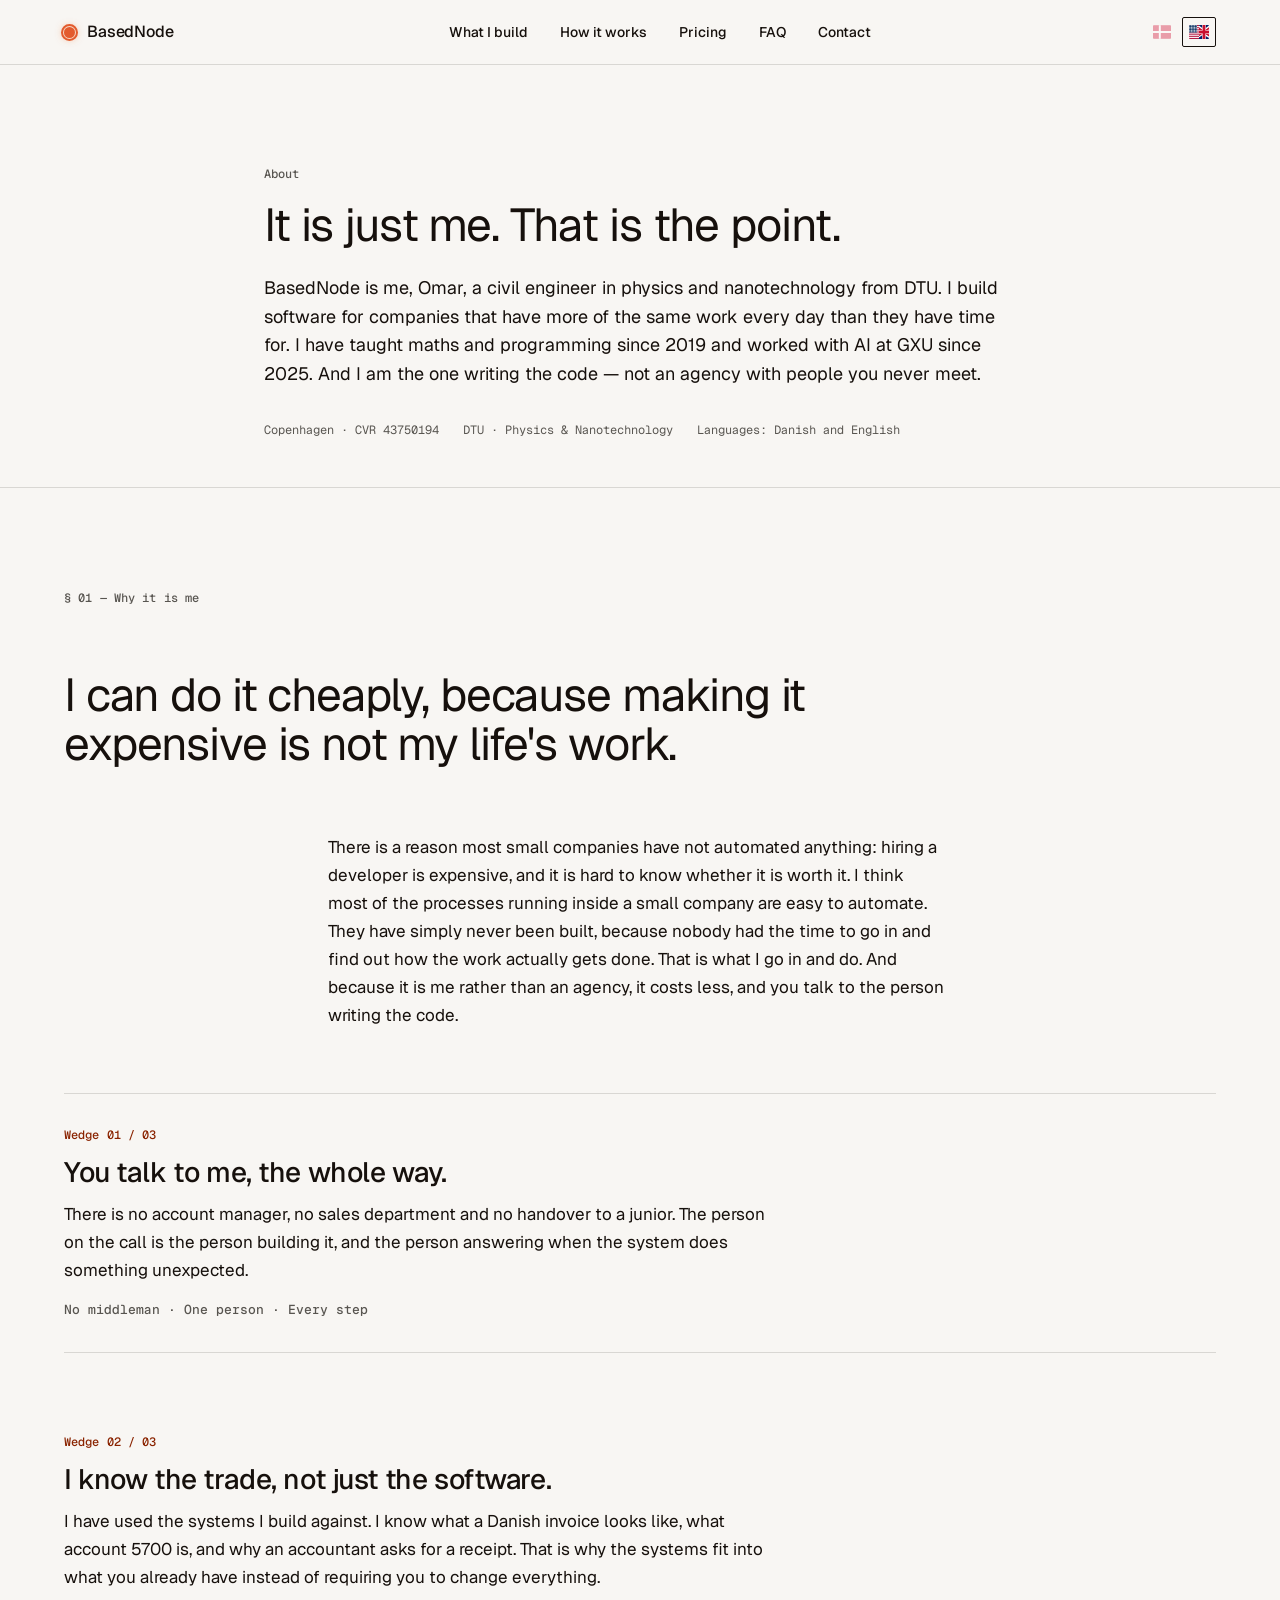
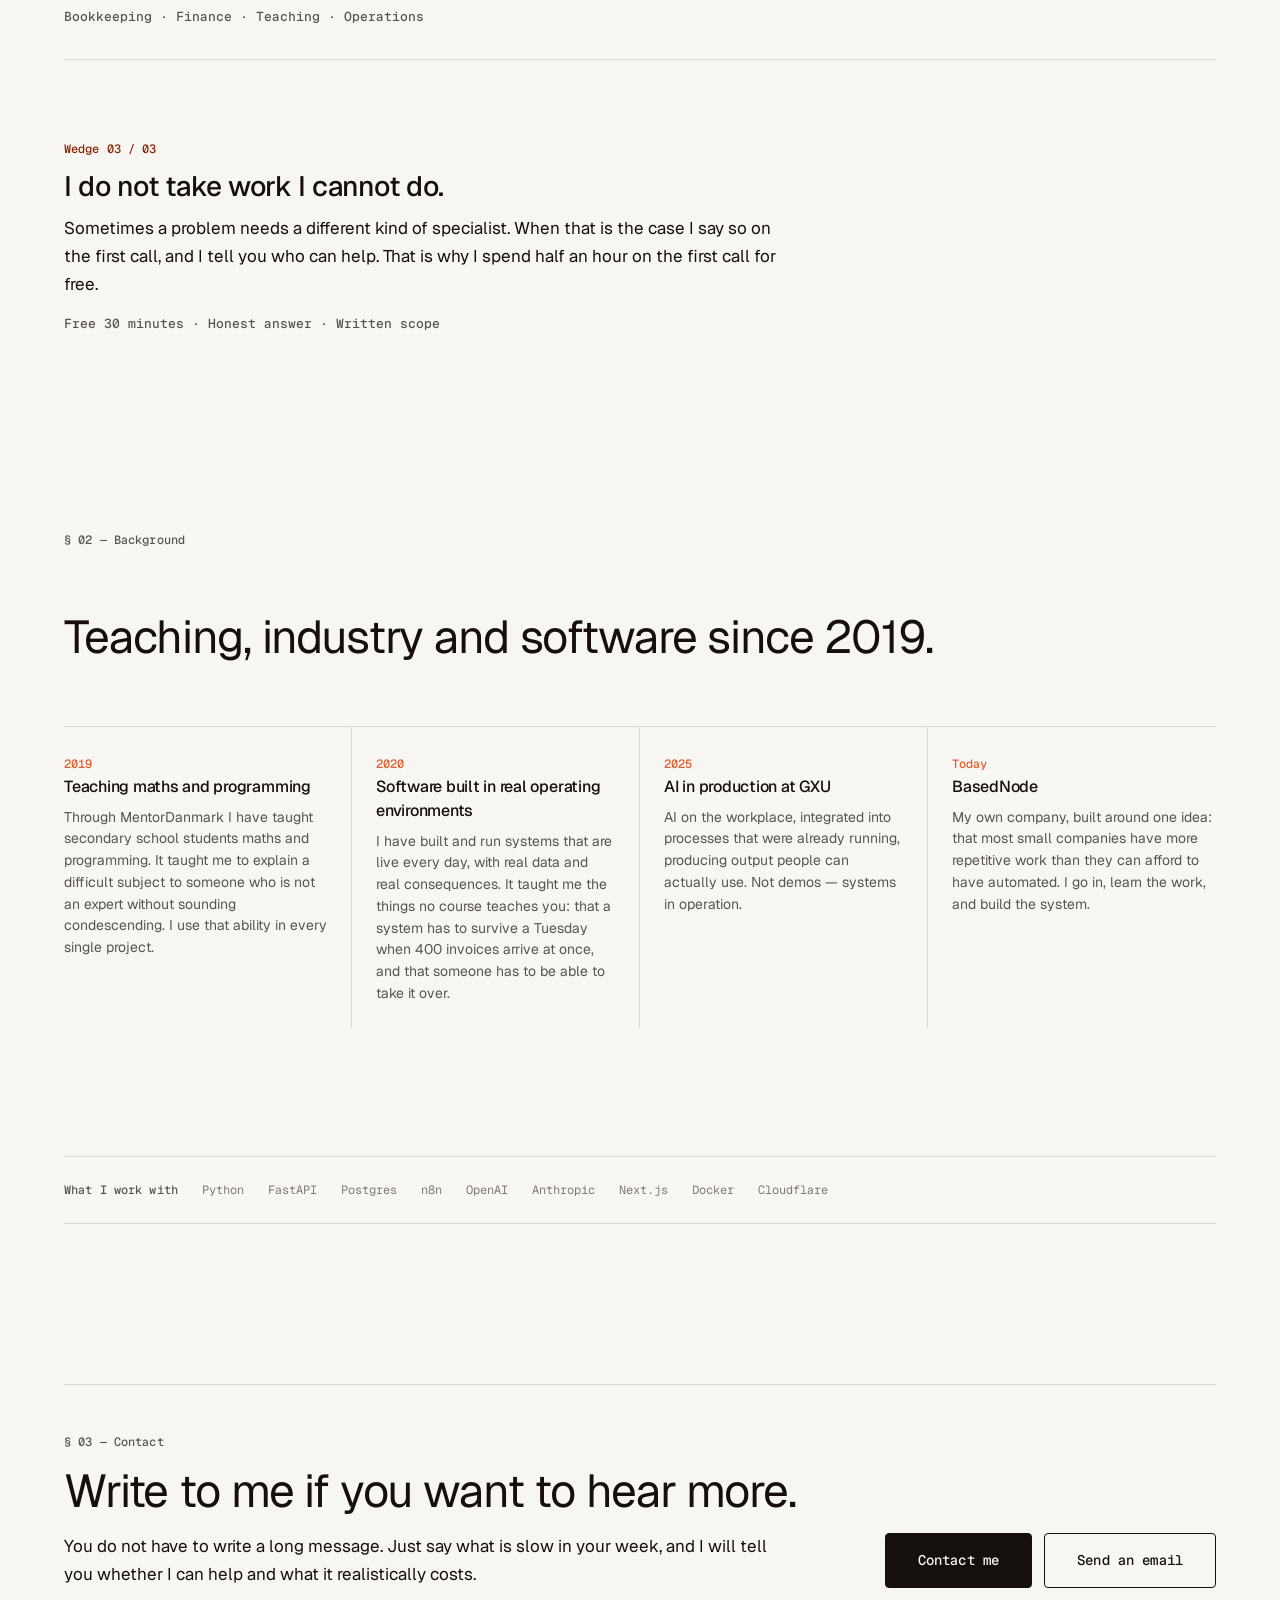
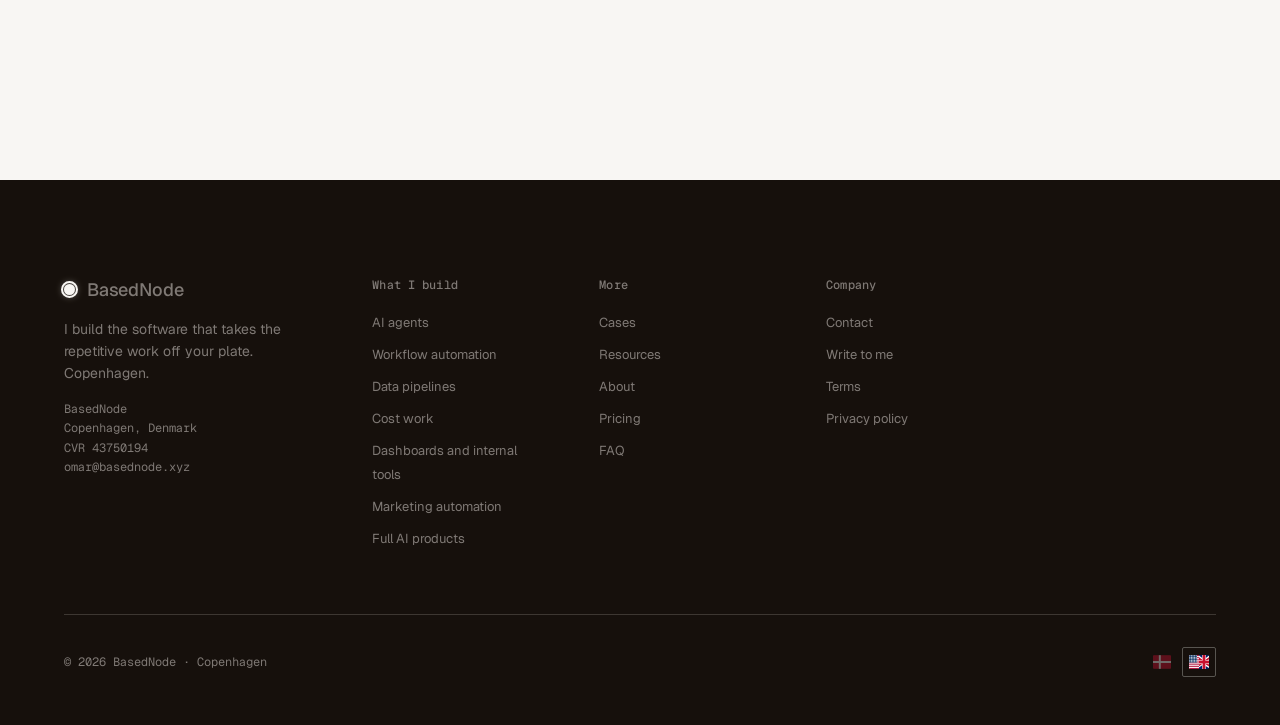
==== commit ee625da9: "Centre the Union Jack cross inside the English flag's right half" ====
--- a/about.html
+++ b/about.html
@@ -44,7 +44,7 @@
           <svg class="lang-flag" viewBox="0 0 37 28" preserveAspectRatio="xMidYMid meet" aria-hidden="true" focusable="false"><rect width="37" height="28" fill="#D21034"/><rect x="12" width="4" height="28" fill="#FFFFFF"/><rect y="12" width="37" height="4" fill="#FFFFFF"/></svg>
         </button>
         <button class="lang-switch__opt" type="button" data-lang-toggle data-lang-target="en" aria-pressed="false" aria-label="Show in English">
-          <svg class="lang-flag" viewBox="0 0 40 28" preserveAspectRatio="xMidYMid meet" aria-hidden="true" focusable="false"><svg x="0" y="0" width="20.00" height="28" viewBox="0 0 18 28" preserveAspectRatio="xMidYMid slice"><rect width="40" height="28" fill="#FFFFFF"/><rect y="0.000" width="40" height="2.154" fill="#B31942"/><rect y="4.308" width="40" height="2.154" fill="#B31942"/><rect y="8.615" width="40" height="2.154" fill="#B31942"/><rect y="12.923" width="40" height="2.154" fill="#B31942"/><rect y="17.231" width="40" height="2.154" fill="#B31942"/><rect y="21.538" width="40" height="2.154" fill="#B31942"/><rect y="25.846" width="40" height="2.154" fill="#B31942"/><rect width="16.000" height="15.077" fill="#0A3161"/><circle cx="1.60" cy="1.51" r="1.15" fill="#FFFFFF"/><circle cx="4.80" cy="1.51" r="1.15" fill="#FFFFFF"/><circle cx="8.00" cy="1.51" r="1.15" fill="#FFFFFF"/><circle cx="11.20" cy="1.51" r="1.15" fill="#FFFFFF"/><circle cx="14.40" cy="1.51" r="1.15" fill="#FFFFFF"/><circle cx="1.60" cy="4.52" r="1.15" fill="#FFFFFF"/><circle cx="4.80" cy="4.52" r="1.15" fill="#FFFFFF"/><circle cx="8.00" cy="4.52" r="1.15" fill="#FFFFFF"/><circle cx="11.20" cy="4.52" r="1.15" fill="#FFFFFF"/><circle cx="14.40" cy="4.52" r="1.15" fill="#FFFFFF"/><circle cx="1.60" cy="7.54" r="1.15" fill="#FFFFFF"/><circle cx="4.80" cy="7.54" r="1.15" fill="#FFFFFF"/><circle cx="8.00" cy="7.54" r="1.15" fill="#FFFFFF"/><circle cx="11.20" cy="7.54" r="1.15" fill="#FFFFFF"/><circle cx="14.40" cy="7.54" r="1.15" fill="#FFFFFF"/><circle cx="1.60" cy="10.55" r="1.15" fill="#FFFFFF"/><circle cx="4.80" cy="10.55" r="1.15" fill="#FFFFFF"/><circle cx="8.00" cy="10.55" r="1.15" fill="#FFFFFF"/><circle cx="11.20" cy="10.55" r="1.15" fill="#FFFFFF"/><circle cx="14.40" cy="10.55" r="1.15" fill="#FFFFFF"/><circle cx="1.60" cy="13.57" r="1.15" fill="#FFFFFF"/><circle cx="4.80" cy="13.57" r="1.15" fill="#FFFFFF"/><circle cx="8.00" cy="13.57" r="1.15" fill="#FFFFFF"/><circle cx="11.20" cy="13.57" r="1.15" fill="#FFFFFF"/><circle cx="14.40" cy="13.57" r="1.15" fill="#FFFFFF"/></svg><svg x="20.00" y="0" width="20.00" height="28" viewBox="16 0 24 28" preserveAspectRatio="xMidYMid slice"><rect width="40" height="28" fill="#012169"/><polygon points="8.40,0 40,23.80 40,32.20 0,8.40" fill="#FFFFFF"/><polygon points="31.60,0 40,4.20 0,32.20 0,23.80" fill="#FFFFFF"/><polygon points="3.40,0 40,26.30 40,29.70 0,3.40" fill="#C8102E"/><polygon points="36.60,0 40,1.70 0,29.70 0,26.30" fill="#C8102E"/><rect x="16.40" width="7.20" height="28" fill="#FFFFFF"/><rect y="10.40" width="40" height="7.20" fill="#FFFFFF"/><rect x="17.26" width="5.47" height="28" fill="#C8102E"/><rect y="11.26" width="40" height="5.47" fill="#C8102E"/></svg></svg>
+          <svg class="lang-flag" viewBox="0 0 40 28" preserveAspectRatio="xMidYMid meet" aria-hidden="true" focusable="false"><svg x="0" y="0" width="20.00" height="28" viewBox="0 0 20.00 28" preserveAspectRatio="xMidYMid slice"><rect width="40" height="28" fill="#FFFFFF"/><rect y="0.000" width="40" height="2.154" fill="#B31942"/><rect y="4.308" width="40" height="2.154" fill="#B31942"/><rect y="8.615" width="40" height="2.154" fill="#B31942"/><rect y="12.923" width="40" height="2.154" fill="#B31942"/><rect y="17.231" width="40" height="2.154" fill="#B31942"/><rect y="21.538" width="40" height="2.154" fill="#B31942"/><rect y="25.846" width="40" height="2.154" fill="#B31942"/><rect width="16.000" height="15.077" fill="#0A3161"/><circle cx="1.60" cy="1.51" r="1.15" fill="#FFFFFF"/><circle cx="4.80" cy="1.51" r="1.15" fill="#FFFFFF"/><circle cx="8.00" cy="1.51" r="1.15" fill="#FFFFFF"/><circle cx="11.20" cy="1.51" r="1.15" fill="#FFFFFF"/><circle cx="14.40" cy="1.51" r="1.15" fill="#FFFFFF"/><circle cx="1.60" cy="4.52" r="1.15" fill="#FFFFFF"/><circle cx="4.80" cy="4.52" r="1.15" fill="#FFFFFF"/><circle cx="8.00" cy="4.52" r="1.15" fill="#FFFFFF"/><circle cx="11.20" cy="4.52" r="1.15" fill="#FFFFFF"/><circle cx="14.40" cy="4.52" r="1.15" fill="#FFFFFF"/><circle cx="1.60" cy="7.54" r="1.15" fill="#FFFFFF"/><circle cx="4.80" cy="7.54" r="1.15" fill="#FFFFFF"/><circle cx="8.00" cy="7.54" r="1.15" fill="#FFFFFF"/><circle cx="11.20" cy="7.54" r="1.15" fill="#FFFFFF"/><circle cx="14.40" cy="7.54" r="1.15" fill="#FFFFFF"/><circle cx="1.60" cy="10.55" r="1.15" fill="#FFFFFF"/><circle cx="4.80" cy="10.55" r="1.15" fill="#FFFFFF"/><circle cx="8.00" cy="10.55" r="1.15" fill="#FFFFFF"/><circle cx="11.20" cy="10.55" r="1.15" fill="#FFFFFF"/><circle cx="14.40" cy="10.55" r="1.15" fill="#FFFFFF"/><circle cx="1.60" cy="13.57" r="1.15" fill="#FFFFFF"/><circle cx="4.80" cy="13.57" r="1.15" fill="#FFFFFF"/><circle cx="8.00" cy="13.57" r="1.15" fill="#FFFFFF"/><circle cx="11.20" cy="13.57" r="1.15" fill="#FFFFFF"/><circle cx="14.40" cy="13.57" r="1.15" fill="#FFFFFF"/></svg><svg x="20.00" y="0" width="20.00" height="28" viewBox="8 0 24 28" preserveAspectRatio="xMidYMid slice"><rect width="40" height="28" fill="#012169"/><polygon points="8.40,0 40,23.80 40,32.20 0,8.40" fill="#FFFFFF"/><polygon points="31.60,0 40,4.20 0,32.20 0,23.80" fill="#FFFFFF"/><polygon points="3.40,0 40,26.30 40,29.70 0,3.40" fill="#C8102E"/><polygon points="36.60,0 40,1.70 0,29.70 0,26.30" fill="#C8102E"/><rect x="16.40" width="7.20" height="28" fill="#FFFFFF"/><rect y="10.40" width="40" height="7.20" fill="#FFFFFF"/><rect x="17.26" width="5.47" height="28" fill="#C8102E"/><rect y="11.26" width="40" height="5.47" fill="#C8102E"/></svg></svg>
         </button>
       </div>
         <button class="topnav__menu-btn" data-menu-btn aria-label="Open menu" aria-expanded="false" aria-controls="mobile-menu">
@@ -246,7 +246,7 @@
           <svg class="lang-flag" viewBox="0 0 37 28" preserveAspectRatio="xMidYMid meet" aria-hidden="true" focusable="false"><rect width="37" height="28" fill="#D21034"/><rect x="12" width="4" height="28" fill="#FFFFFF"/><rect y="12" width="37" height="4" fill="#FFFFFF"/></svg>
         </button>
         <button class="lang-switch__opt" type="button" data-lang-toggle data-lang-target="en" aria-pressed="false" aria-label="Show in English">
-          <svg class="lang-flag" viewBox="0 0 40 28" preserveAspectRatio="xMidYMid meet" aria-hidden="true" focusable="false"><svg x="0" y="0" width="20.00" height="28" viewBox="0 0 18 28" preserveAspectRatio="xMidYMid slice"><rect width="40" height="28" fill="#FFFFFF"/><rect y="0.000" width="40" height="2.154" fill="#B31942"/><rect y="4.308" width="40" height="2.154" fill="#B31942"/><rect y="8.615" width="40" height="2.154" fill="#B31942"/><rect y="12.923" width="40" height="2.154" fill="#B31942"/><rect y="17.231" width="40" height="2.154" fill="#B31942"/><rect y="21.538" width="40" height="2.154" fill="#B31942"/><rect y="25.846" width="40" height="2.154" fill="#B31942"/><rect width="16.000" height="15.077" fill="#0A3161"/><circle cx="1.60" cy="1.51" r="1.15" fill="#FFFFFF"/><circle cx="4.80" cy="1.51" r="1.15" fill="#FFFFFF"/><circle cx="8.00" cy="1.51" r="1.15" fill="#FFFFFF"/><circle cx="11.20" cy="1.51" r="1.15" fill="#FFFFFF"/><circle cx="14.40" cy="1.51" r="1.15" fill="#FFFFFF"/><circle cx="1.60" cy="4.52" r="1.15" fill="#FFFFFF"/><circle cx="4.80" cy="4.52" r="1.15" fill="#FFFFFF"/><circle cx="8.00" cy="4.52" r="1.15" fill="#FFFFFF"/><circle cx="11.20" cy="4.52" r="1.15" fill="#FFFFFF"/><circle cx="14.40" cy="4.52" r="1.15" fill="#FFFFFF"/><circle cx="1.60" cy="7.54" r="1.15" fill="#FFFFFF"/><circle cx="4.80" cy="7.54" r="1.15" fill="#FFFFFF"/><circle cx="8.00" cy="7.54" r="1.15" fill="#FFFFFF"/><circle cx="11.20" cy="7.54" r="1.15" fill="#FFFFFF"/><circle cx="14.40" cy="7.54" r="1.15" fill="#FFFFFF"/><circle cx="1.60" cy="10.55" r="1.15" fill="#FFFFFF"/><circle cx="4.80" cy="10.55" r="1.15" fill="#FFFFFF"/><circle cx="8.00" cy="10.55" r="1.15" fill="#FFFFFF"/><circle cx="11.20" cy="10.55" r="1.15" fill="#FFFFFF"/><circle cx="14.40" cy="10.55" r="1.15" fill="#FFFFFF"/><circle cx="1.60" cy="13.57" r="1.15" fill="#FFFFFF"/><circle cx="4.80" cy="13.57" r="1.15" fill="#FFFFFF"/><circle cx="8.00" cy="13.57" r="1.15" fill="#FFFFFF"/><circle cx="11.20" cy="13.57" r="1.15" fill="#FFFFFF"/><circle cx="14.40" cy="13.57" r="1.15" fill="#FFFFFF"/></svg><svg x="20.00" y="0" width="20.00" height="28" viewBox="16 0 24 28" preserveAspectRatio="xMidYMid slice"><rect width="40" height="28" fill="#012169"/><polygon points="8.40,0 40,23.80 40,32.20 0,8.40" fill="#FFFFFF"/><polygon points="31.60,0 40,4.20 0,32.20 0,23.80" fill="#FFFFFF"/><polygon points="3.40,0 40,26.30 40,29.70 0,3.40" fill="#C8102E"/><polygon points="36.60,0 40,1.70 0,29.70 0,26.30" fill="#C8102E"/><rect x="16.40" width="7.20" height="28" fill="#FFFFFF"/><rect y="10.40" width="40" height="7.20" fill="#FFFFFF"/><rect x="17.26" width="5.47" height="28" fill="#C8102E"/><rect y="11.26" width="40" height="5.47" fill="#C8102E"/></svg></svg>
+          <svg class="lang-flag" viewBox="0 0 40 28" preserveAspectRatio="xMidYMid meet" aria-hidden="true" focusable="false"><svg x="0" y="0" width="20.00" height="28" viewBox="0 0 20.00 28" preserveAspectRatio="xMidYMid slice"><rect width="40" height="28" fill="#FFFFFF"/><rect y="0.000" width="40" height="2.154" fill="#B31942"/><rect y="4.308" width="40" height="2.154" fill="#B31942"/><rect y="8.615" width="40" height="2.154" fill="#B31942"/><rect y="12.923" width="40" height="2.154" fill="#B31942"/><rect y="17.231" width="40" height="2.154" fill="#B31942"/><rect y="21.538" width="40" height="2.154" fill="#B31942"/><rect y="25.846" width="40" height="2.154" fill="#B31942"/><rect width="16.000" height="15.077" fill="#0A3161"/><circle cx="1.60" cy="1.51" r="1.15" fill="#FFFFFF"/><circle cx="4.80" cy="1.51" r="1.15" fill="#FFFFFF"/><circle cx="8.00" cy="1.51" r="1.15" fill="#FFFFFF"/><circle cx="11.20" cy="1.51" r="1.15" fill="#FFFFFF"/><circle cx="14.40" cy="1.51" r="1.15" fill="#FFFFFF"/><circle cx="1.60" cy="4.52" r="1.15" fill="#FFFFFF"/><circle cx="4.80" cy="4.52" r="1.15" fill="#FFFFFF"/><circle cx="8.00" cy="4.52" r="1.15" fill="#FFFFFF"/><circle cx="11.20" cy="4.52" r="1.15" fill="#FFFFFF"/><circle cx="14.40" cy="4.52" r="1.15" fill="#FFFFFF"/><circle cx="1.60" cy="7.54" r="1.15" fill="#FFFFFF"/><circle cx="4.80" cy="7.54" r="1.15" fill="#FFFFFF"/><circle cx="8.00" cy="7.54" r="1.15" fill="#FFFFFF"/><circle cx="11.20" cy="7.54" r="1.15" fill="#FFFFFF"/><circle cx="14.40" cy="7.54" r="1.15" fill="#FFFFFF"/><circle cx="1.60" cy="10.55" r="1.15" fill="#FFFFFF"/><circle cx="4.80" cy="10.55" r="1.15" fill="#FFFFFF"/><circle cx="8.00" cy="10.55" r="1.15" fill="#FFFFFF"/><circle cx="11.20" cy="10.55" r="1.15" fill="#FFFFFF"/><circle cx="14.40" cy="10.55" r="1.15" fill="#FFFFFF"/><circle cx="1.60" cy="13.57" r="1.15" fill="#FFFFFF"/><circle cx="4.80" cy="13.57" r="1.15" fill="#FFFFFF"/><circle cx="8.00" cy="13.57" r="1.15" fill="#FFFFFF"/><circle cx="11.20" cy="13.57" r="1.15" fill="#FFFFFF"/><circle cx="14.40" cy="13.57" r="1.15" fill="#FFFFFF"/></svg><svg x="20.00" y="0" width="20.00" height="28" viewBox="8 0 24 28" preserveAspectRatio="xMidYMid slice"><rect width="40" height="28" fill="#012169"/><polygon points="8.40,0 40,23.80 40,32.20 0,8.40" fill="#FFFFFF"/><polygon points="31.60,0 40,4.20 0,32.20 0,23.80" fill="#FFFFFF"/><polygon points="3.40,0 40,26.30 40,29.70 0,3.40" fill="#C8102E"/><polygon points="36.60,0 40,1.70 0,29.70 0,26.30" fill="#C8102E"/><rect x="16.40" width="7.20" height="28" fill="#FFFFFF"/><rect y="10.40" width="40" height="7.20" fill="#FFFFFF"/><rect x="17.26" width="5.47" height="28" fill="#C8102E"/><rect y="11.26" width="40" height="5.47" fill="#C8102E"/></svg></svg>
         </button>
       </div>
         </span>
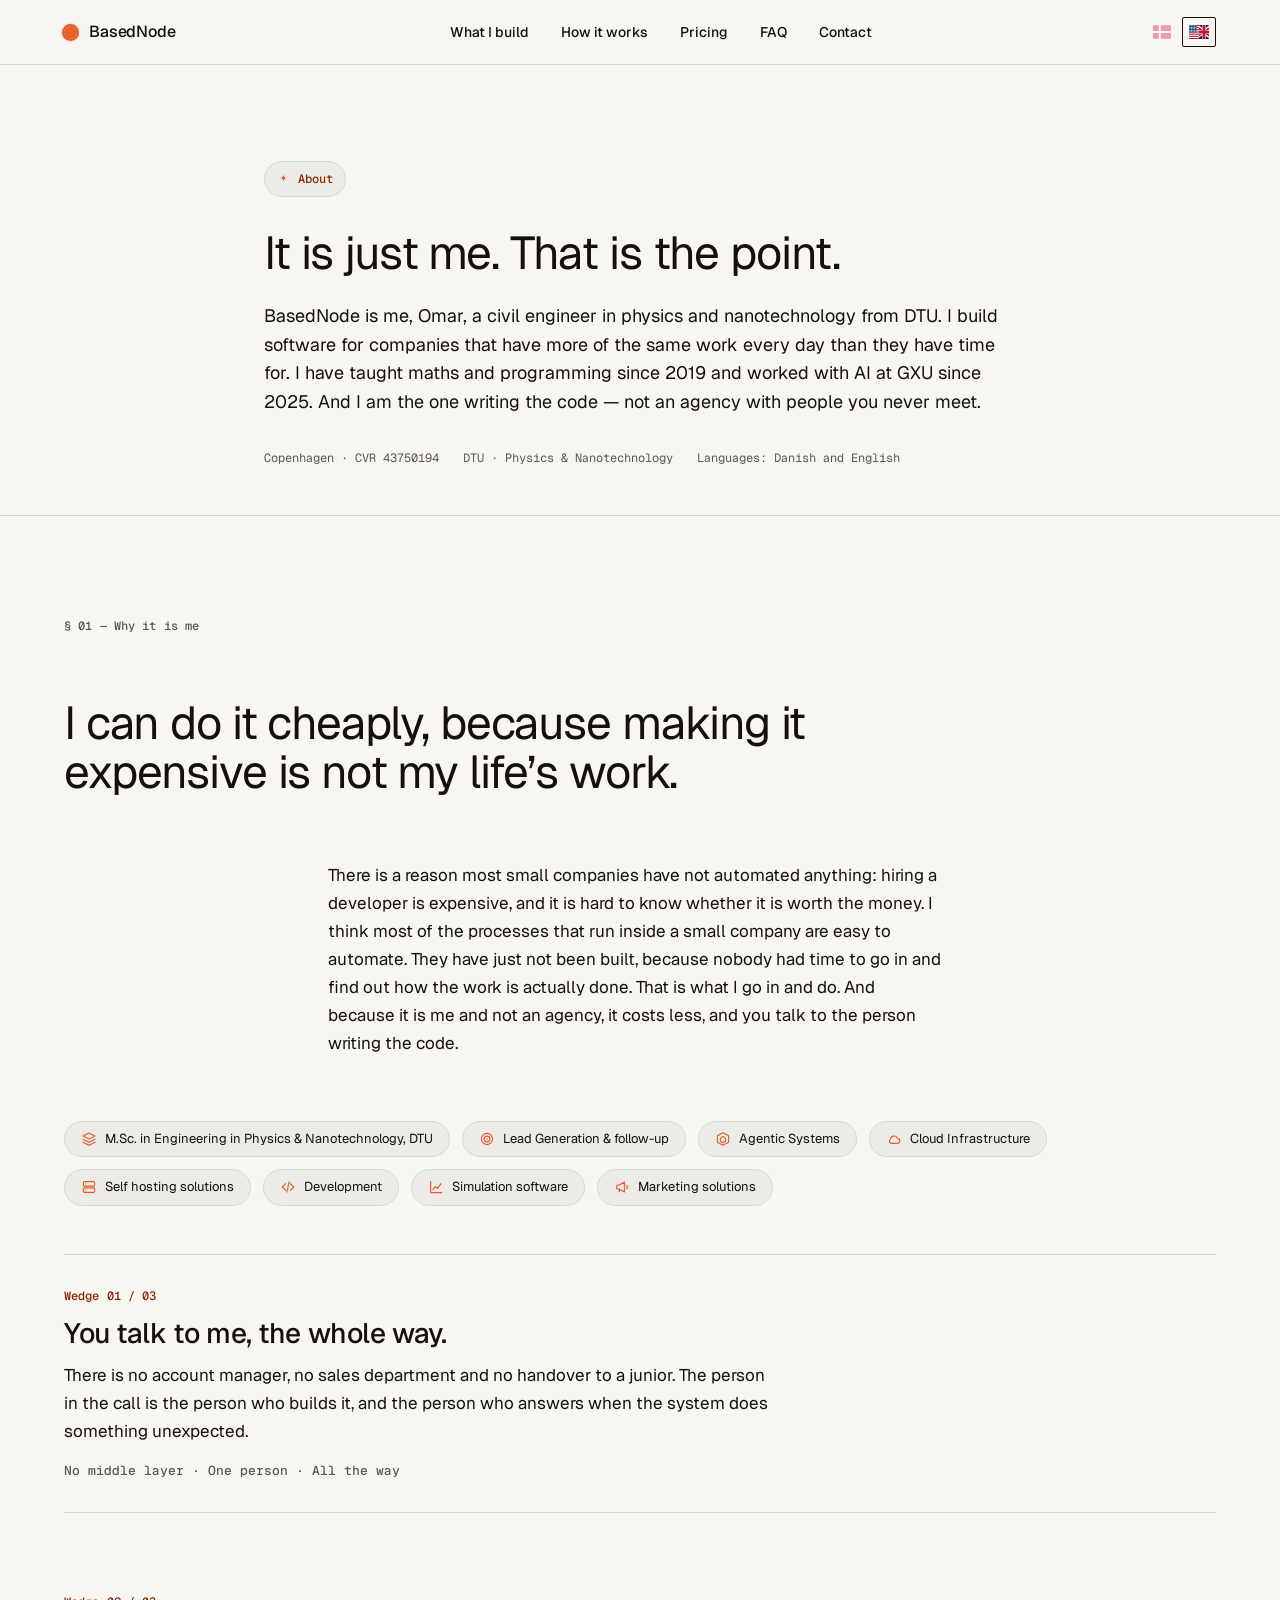
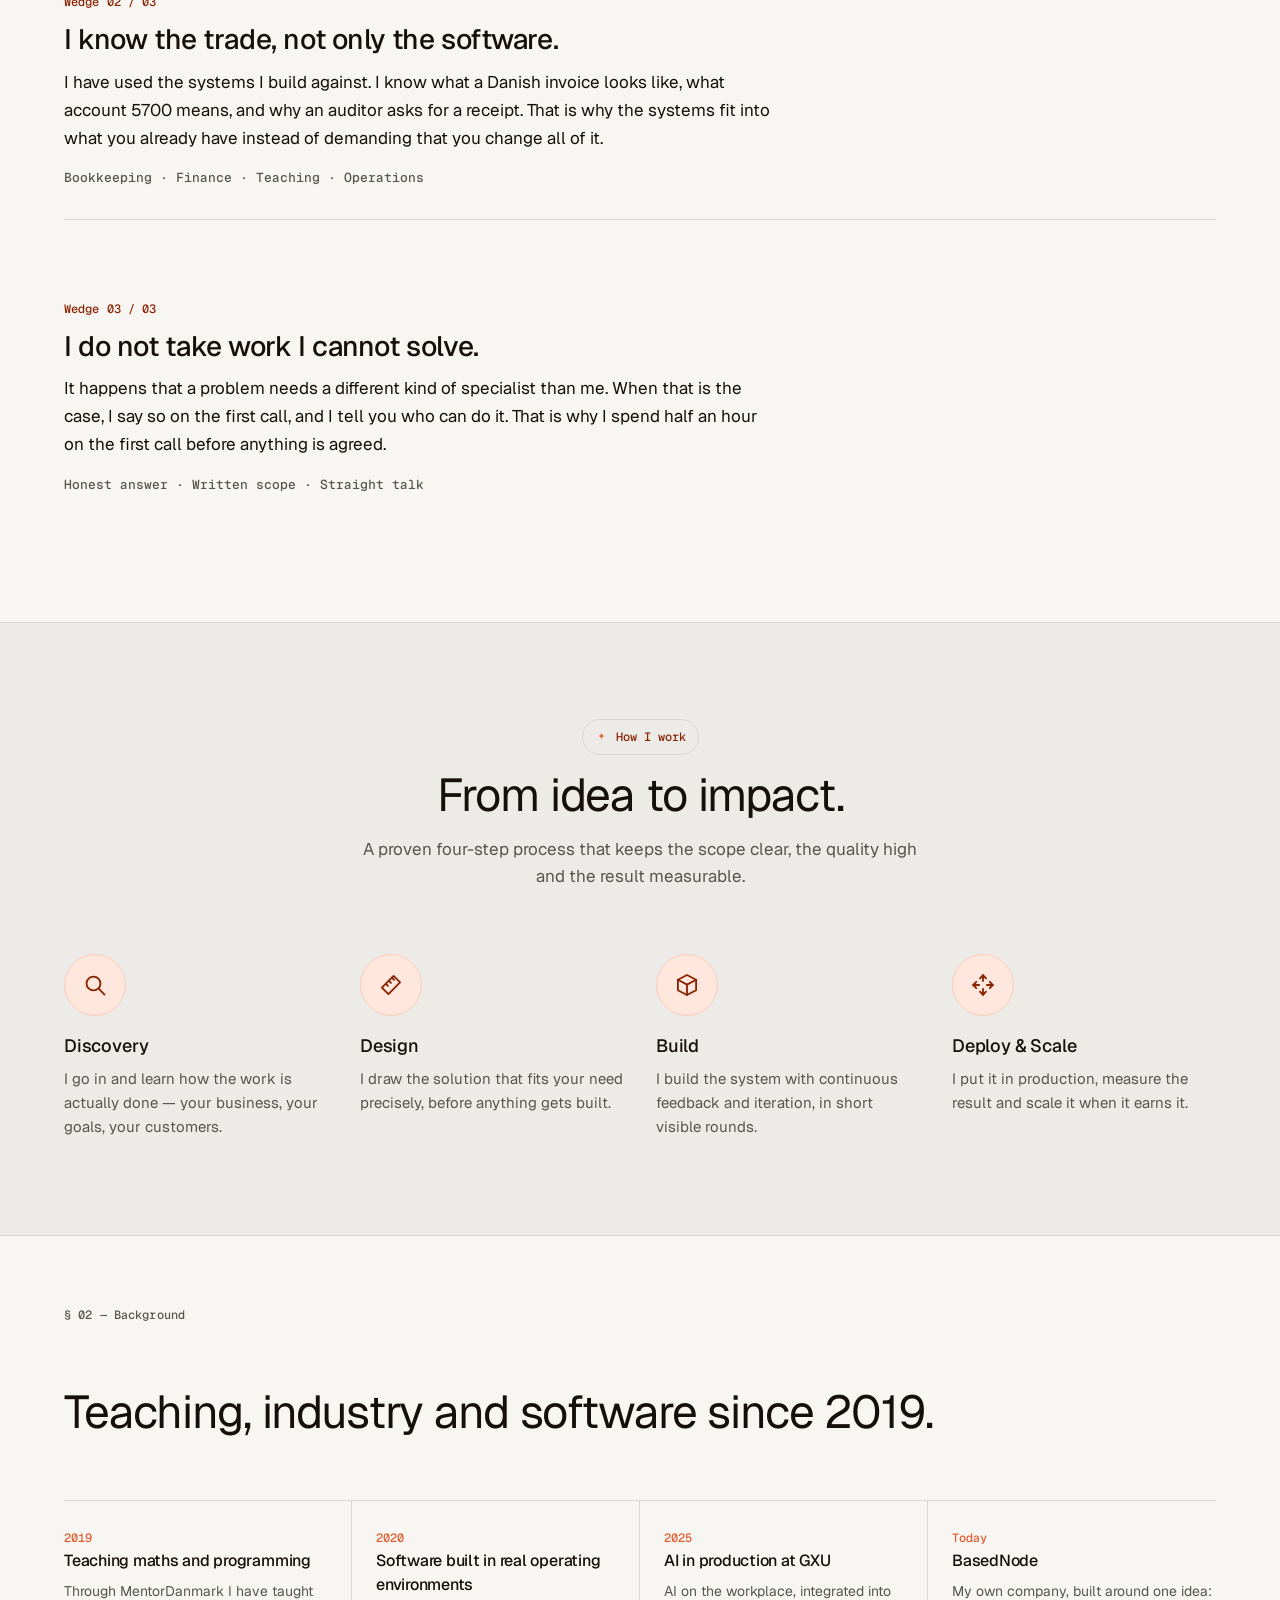
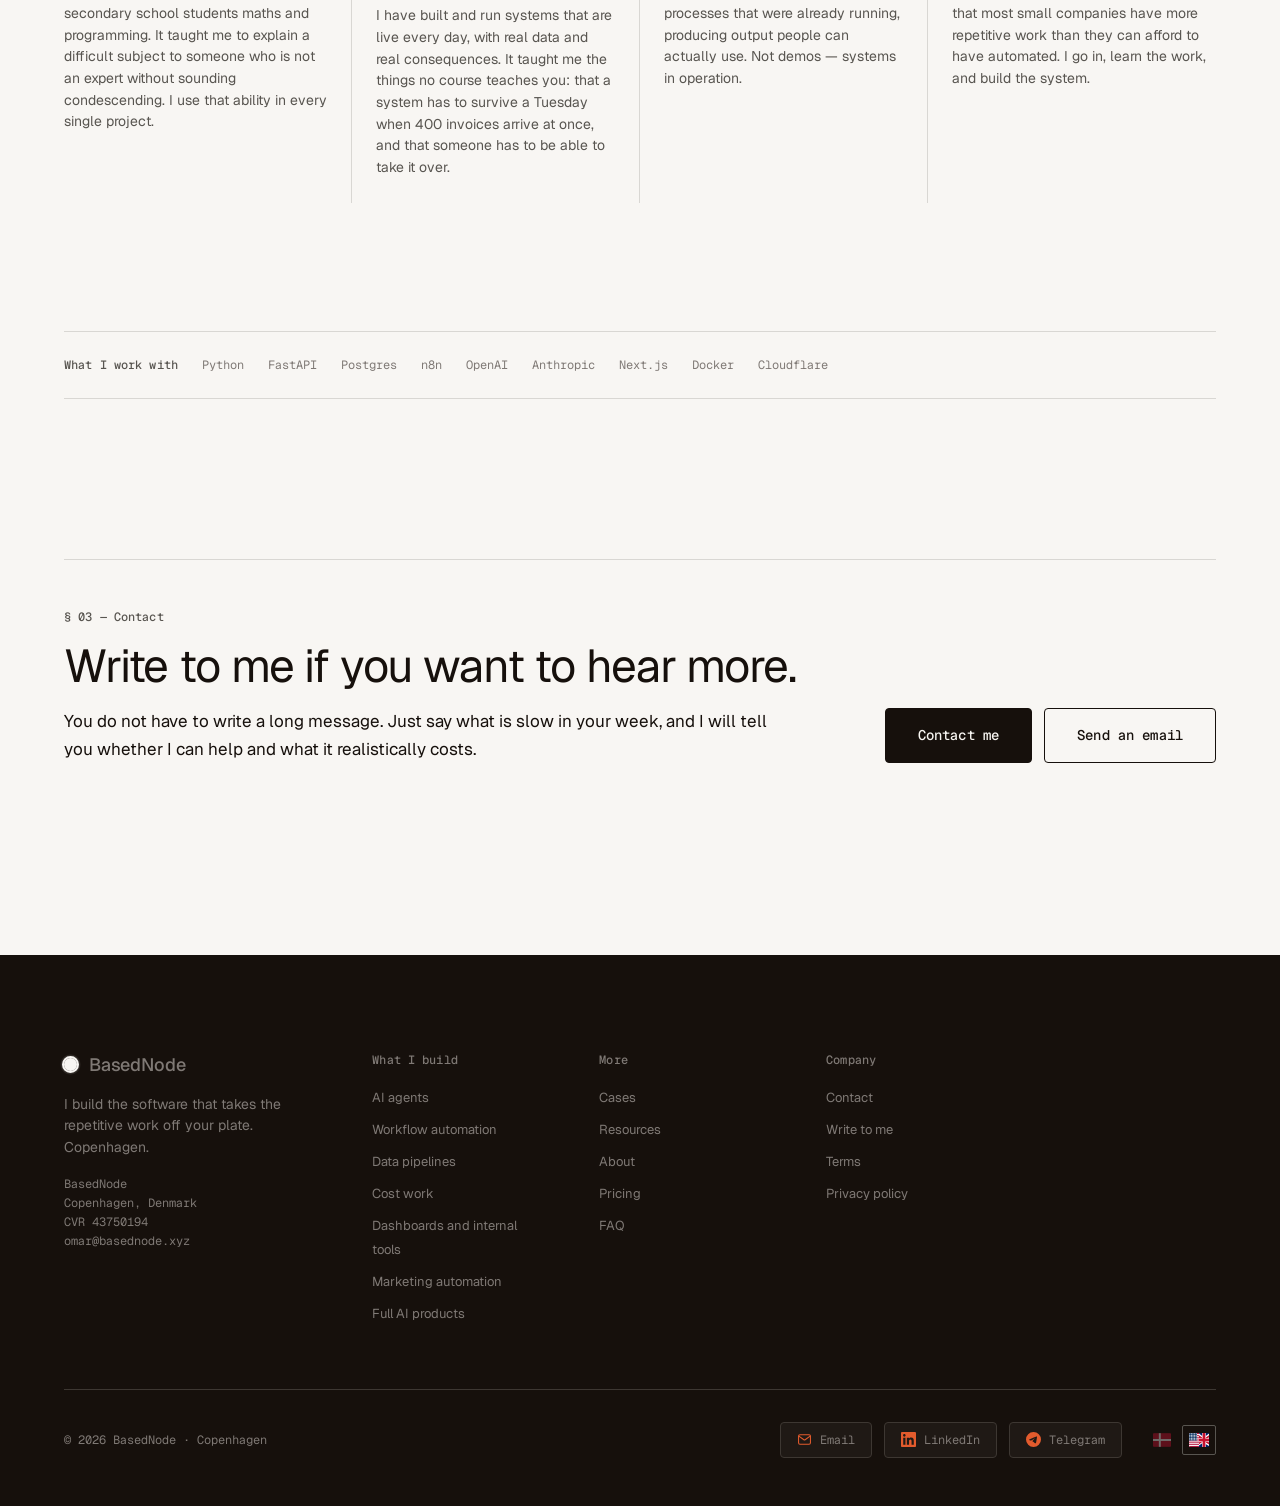
==== commit 00a690a9: "Add About page capability chips and How I work steps; make the logo pulse obvious; add footer social" ====
--- a/about.html
+++ b/about.html
@@ -76,9 +76,12 @@
   <div class="nav-scrim" data-nav-scrim hidden></div>
 
   <main id="main">    <!-- ══ PAGE HEAD ══ -->
-    <section class="page-head">
+    <section class="page-head ab-head">
       <div class="container page-head__inner">
-        <span class="micro-label" data-i18n="ab_label">About</span>
+        <span class="ab-eyebrow">
+          <span class="ab-eyebrow__icon" aria-hidden="true"><svg width="13" height="13" viewBox="0 0 24 24" fill="currentColor" aria-hidden="true" focusable="false"><path d="M12 2.6c.62 4.6 1.94 5.92 6.54 6.54-4.6.62-5.92 1.94-6.54 6.54-.62-4.6-1.94-5.92-6.54-6.54C10.06 8.52 11.38 7.2 12 2.6Z"/></svg></span>
+          <span data-i18n="ab_label">About</span>
+        </span>
         <h1 class="display-lg page-head__title" data-i18n="ab_title">It is just me. That is the point.</h1>
         <p class="page-head__lede" data-i18n="ab_lede">BasedNode is me, Omar, a civil engineer in physics and nanotechnology from DTU. I build software for companies that have more of the same work every day than they have time for. I have taught maths and programming since 2019 and worked with AI at GXU since 2025. And I am the one writing the code — not an agency with people you never meet.</p>
         <div class="page-head__meta">
@@ -89,35 +92,108 @@
       </div>
     </section>
 
-    <!-- ══ WHY SOLO ══ -->
-    <section>
+    <!-- ══ WHY SOLO + CAPABILITY CHIPS ══ -->
+    <section class="ab-intro">
       <div class="container">
         <div class="section-head section-head__editorial">
           <span class="micro-label" data-i18n="ab_s1_label">§ 01 — Why it is me</span>
-          <h2 class="display-lg" data-i18n="ab_s1_title">I can do it cheaply, because making it expensive is not my life's work.</h2>
-          <p class="prose" data-i18n="ab_s1_desc">There is a reason most small companies have not automated anything: hiring a developer is expensive, and it is hard to know whether it is worth it. I think most of the processes running inside a small company are easy to automate. They have simply never been built, because nobody had the time to go in and find out how the work actually gets done. That is what I go in and do. And because it is me rather than an agency, it costs less, and you talk to the person writing the code.</p>
-        </div>
+          <h2 class="display-lg" data-i18n="ab_s1_title">I can do it cheaply, because making it expensive is not my life’s work.</h2>
+          <p class="prose" data-i18n="ab_s1_desc">There is a reason most small companies have not automated anything: hiring a developer is expensive, and it is hard to know whether it is worth the money. I think most of the processes that run inside a small company are easy to automate. They have just not been built, because nobody had time to go in and find out how the work is actually done. That is what I go in and do. And because it is me and not an agency, it costs less, and you talk to the person writing the code.</p>
+        </div>
+
+        <ul class="ab-chips">
+          <li class="ab-chip">
+            <span class="ab-chip__icon" aria-hidden="true"><svg width="16" height="16" viewBox="0 0 24 24" fill="none" stroke="currentColor" stroke-width="1.7" stroke-linecap="round" stroke-linejoin="round" aria-hidden="true" focusable="false"><path d="M12 3 3 7.5 12 12l9-4.5L12 3Z"/><path d="m3 12.5 9 4.5 9-4.5"/><path d="m3 17 9 4.5L21 17"/></svg></span>
+            <span class="ab-chip__label" data-i18n="ab_chip1">M.Sc. in Engineering in Physics & Nanotechnology, DTU</span>
+          </li>
+          <li class="ab-chip">
+            <span class="ab-chip__icon" aria-hidden="true"><svg width="16" height="16" viewBox="0 0 24 24" fill="none" stroke="currentColor" stroke-width="1.7" stroke-linecap="round" stroke-linejoin="round" aria-hidden="true" focusable="false"><circle cx="12" cy="12" r="8.4"/><circle cx="12" cy="12" r="4.4"/><circle cx="12" cy="12" r="1.1" fill="currentColor" stroke="none"/></svg></span>
+            <span class="ab-chip__label" data-i18n="ab_chip2">Lead Generation & follow-up</span>
+          </li>
+          <li class="ab-chip">
+            <span class="ab-chip__icon" aria-hidden="true"><svg width="16" height="16" viewBox="0 0 24 24" fill="none" stroke="currentColor" stroke-width="1.7" stroke-linecap="round" stroke-linejoin="round" aria-hidden="true" focusable="false"><path d="M12 2.6 20.4 7v10L12 21.4 3.6 17V7L12 2.6Z"/><path d="M12 8.4 15.9 10.7v4.6L12 17.6l-3.9-2.3v-4.6L12 8.4Z"/></svg></span>
+            <span class="ab-chip__label" data-i18n="ab_chip3">Agentic Systems</span>
+          </li>
+          <li class="ab-chip">
+            <span class="ab-chip__icon" aria-hidden="true"><svg width="16" height="16" viewBox="0 0 24 24" fill="none" stroke="currentColor" stroke-width="1.7" stroke-linecap="round" stroke-linejoin="round" aria-hidden="true" focusable="false"><path d="M7.4 18.6h9.6a3.8 3.8 0 0 0 .35-7.58 5.6 5.6 0 0 0-10.7 1.22A3.75 3.75 0 0 0 7.4 18.6Z"/></svg></span>
+            <span class="ab-chip__label" data-i18n="ab_chip4">Cloud Infrastructure</span>
+          </li>
+          <li class="ab-chip">
+            <span class="ab-chip__icon" aria-hidden="true"><svg width="16" height="16" viewBox="0 0 24 24" fill="none" stroke="currentColor" stroke-width="1.7" stroke-linecap="round" stroke-linejoin="round" aria-hidden="true" focusable="false"><rect x="3.5" y="4" width="17" height="6.6" rx="1.6"/><rect x="3.5" y="13.4" width="17" height="6.6" rx="1.6"/><path d="M7 7.3h.01M7 16.7h.01"/></svg></span>
+            <span class="ab-chip__label" data-i18n="ab_chip5">Self hosting solutions</span>
+          </li>
+          <li class="ab-chip">
+            <span class="ab-chip__icon" aria-hidden="true"><svg width="16" height="16" viewBox="0 0 24 24" fill="none" stroke="currentColor" stroke-width="1.7" stroke-linecap="round" stroke-linejoin="round" aria-hidden="true" focusable="false"><path d="M8.4 7 3.4 12l5 5"/><path d="m15.6 7 5 5-5 5"/><path d="m13.6 4.4-3.2 15.2"/></svg></span>
+            <span class="ab-chip__label" data-i18n="ab_chip6">Development</span>
+          </li>
+          <li class="ab-chip">
+            <span class="ab-chip__icon" aria-hidden="true"><svg width="16" height="16" viewBox="0 0 24 24" fill="none" stroke="currentColor" stroke-width="1.7" stroke-linecap="round" stroke-linejoin="round" aria-hidden="true" focusable="false"><path d="M4 3.6v16.8h16.4"/><path d="m7.4 16 3.6-4.6 3 2.6 5.1-6.4"/><circle cx="19.1" cy="7.6" r="1.15" fill="currentColor" stroke="none"/></svg></span>
+            <span class="ab-chip__label" data-i18n="ab_chip7">Simulation software</span>
+          </li>
+          <li class="ab-chip">
+            <span class="ab-chip__icon" aria-hidden="true"><svg width="16" height="16" viewBox="0 0 24 24" fill="none" stroke="currentColor" stroke-width="1.7" stroke-linecap="round" stroke-linejoin="round" aria-hidden="true" focusable="false"><path d="M4 10.4v3.2A1.4 1.4 0 0 0 5.4 15H8l7.6 4.4V4.6L8 9H5.4A1.4 1.4 0 0 0 4 10.4Z"/><path d="M8 15v4.2"/><path d="M19 9.4a3.6 3.6 0 0 1 0 5.2"/></svg></span>
+            <span class="ab-chip__label" data-i18n="ab_chip8">Marketing solutions</span>
+          </li>
+        </ul>
 
         <div class="wedge-list">
           <div class="wedge-item">
             <span class="micro-label micro-label--accent wedge-item__label" data-i18n="ab_w1_label">Wedge 01 / 03</span>
             <h3 class="h1 wedge-item__title" data-i18n="ab_w1_title">You talk to me, the whole way.</h3>
-            <p class="prose" data-i18n="ab_w1_desc">There is no account manager, no sales department and no handover to a junior. The person on the call is the person building it, and the person answering when the system does something unexpected.</p>
-            <p class="mono-data muted wedge-item__meta" data-i18n="ab_w1_meta">No middleman · One person · Every step</p>
-          </div>
-          <div class="wedge-item">
-            <span class="micro-label micro-label--accent wedge-item__label" data-i18n="ab_w2_label">Wedge 02 / 03</span>
-            <h3 class="h1 wedge-item__title" data-i18n="ab_w2_title">I know the trade, not just the software.</h3>
-            <p class="prose" data-i18n="ab_w2_desc">I have used the systems I build against. I know what a Danish invoice looks like, what account 5700 is, and why an accountant asks for a receipt. That is why the systems fit into what you already have instead of requiring you to change everything.</p>
-            <p class="mono-data muted wedge-item__meta" data-i18n="ab_w2_meta">Bookkeeping · Finance · Teaching · Operations</p>
-          </div>
+            <p class="prose" data-i18n="ab_w1_desc">There is no account manager, no sales department and no handover to a junior. The person in the call is the person who builds it, and the person who answers when the system does something unexpected.</p>
+            <p class="mono-data muted wedge-item__meta" data-i18n="ab_w1_meta">No middle layer · One person · All the way</p>
+          </div>
+        <div class="wedge-item">
+          <span class="micro-label micro-label--accent wedge-item__label" data-i18n="ab_w2_label">Wedge 02 / 03</span>
+          <h3 class="h1 wedge-item__title" data-i18n="ab_w2_title">I know the trade, not only the software.</h3>
+          <p class="prose" data-i18n="ab_w2_desc">I have used the systems I build against. I know what a Danish invoice looks like, what account 5700 means, and why an auditor asks for a receipt. That is why the systems fit into what you already have instead of demanding that you change all of it.</p>
+          <p class="mono-data muted wedge-item__meta" data-i18n="ab_w2_meta">Bookkeeping · Finance · Teaching · Operations</p>
+        </div>
           <div class="wedge-item wedge-item--last">
             <span class="micro-label micro-label--accent wedge-item__label" data-i18n="ab_w3_label">Wedge 03 / 03</span>
-            <h3 class="h1 wedge-item__title" data-i18n="ab_w3_title">I do not take work I cannot do.</h3>
-            <p class="prose" data-i18n="ab_w3_desc">Sometimes a problem needs a different kind of specialist. When that is the case I say so on the first call, and I tell you who can help. That is why I spend half an hour on the first call for free.</p>
-            <p class="mono-data muted wedge-item__meta" data-i18n="ab_w3_meta">Free 30 minutes · Honest answer · Written scope</p>
-          </div>
-        </div>
+            <h3 class="h1 wedge-item__title" data-i18n="ab_w3_title">I do not take work I cannot solve.</h3>
+            <p class="prose" data-i18n="ab_w3_desc">It happens that a problem needs a different kind of specialist than me. When that is the case, I say so on the first call, and I tell you who can do it. That is why I spend half an hour on the first call before anything is agreed.</p>
+            <p class="mono-data muted wedge-item__meta" data-i18n="ab_w3_meta">Honest answer · Written scope · Straight talk</p>
+          </div>
+        </div>
+      </div>
+    </section>
+
+
+    <!-- ══ HOW I WORK ══ -->
+    <section class="ab-how">
+      <div class="container">
+        <div class="ab-how__head">
+          <span class="ab-eyebrow ab-eyebrow--center">
+            <span class="ab-eyebrow__icon" aria-hidden="true"><svg width="13" height="13" viewBox="0 0 24 24" fill="currentColor" aria-hidden="true" focusable="false"><path d="M12 2.6c.62 4.6 1.94 5.92 6.54 6.54-4.6.62-5.92 1.94-6.54 6.54-.62-4.6-1.94-5.92-6.54-6.54C10.06 8.52 11.38 7.2 12 2.6Z"/></svg></span>
+            <span data-i18n="ab_how_label">How I work</span>
+          </span>
+          <h2 class="display-lg ab-how__title" data-i18n="ab_how_title">From idea to impact.</h2>
+          <p class="ab-how__sub" data-i18n="ab_how_sub">A proven four-step process that keeps the scope clear, the quality high and the result measurable.</p>
+        </div>
+
+        <ol class="ab-steps">
+          <li class="ab-step">
+            <span class="ab-step__badge" aria-hidden="true"><svg width="26" height="26" viewBox="0 0 24 24" fill="none" stroke="currentColor" stroke-width="1.7" stroke-linecap="round" stroke-linejoin="round" aria-hidden="true" focusable="false"><circle cx="10.6" cy="10.6" r="6.4"/><path d="m15.4 15.4 5.4 5.4"/></svg></span>
+            <h3 class="ab-step__title" data-i18n="ab_step1_title">Discovery</h3>
+            <p class="ab-step__desc" data-i18n="ab_step1_desc">I go in and learn how the work is actually done — your business, your goals, your customers.</p>
+          </li>
+          <li class="ab-step">
+            <span class="ab-step__badge" aria-hidden="true"><svg width="26" height="26" viewBox="0 0 24 24" fill="none" stroke="currentColor" stroke-width="1.7" stroke-linecap="round" stroke-linejoin="round" aria-hidden="true" focusable="false"><path d="M3.6 14.4 14.4 3.6l6 6-10.8 10.8-6-6Z"/><path d="m7.2 10.8 2 2M10 8l2 2M12.8 5.2l2 2"/></svg></span>
+            <h3 class="ab-step__title" data-i18n="ab_step2_title">Design</h3>
+            <p class="ab-step__desc" data-i18n="ab_step2_desc">I draw the solution that fits your need precisely, before anything gets built.</p>
+          </li>
+          <li class="ab-step">
+            <span class="ab-step__badge" aria-hidden="true"><svg width="26" height="26" viewBox="0 0 24 24" fill="none" stroke="currentColor" stroke-width="1.7" stroke-linecap="round" stroke-linejoin="round" aria-hidden="true" focusable="false"><path d="M12 2.8 20.4 7.2v9.6L12 21.2 3.6 16.8V7.2L12 2.8Z"/><path d="m3.6 7.2 8.4 4.4 8.4-4.4"/><path d="M12 11.6v9.6"/></svg></span>
+            <h3 class="ab-step__title" data-i18n="ab_step3_title">Build</h3>
+            <p class="ab-step__desc" data-i18n="ab_step3_desc">I build the system with continuous feedback and iteration, in short visible rounds.</p>
+          </li>
+          <li class="ab-step">
+            <span class="ab-step__badge" aria-hidden="true"><svg width="26" height="26" viewBox="0 0 24 24" fill="none" stroke="currentColor" stroke-width="1.7" stroke-linecap="round" stroke-linejoin="round" aria-hidden="true" focusable="false"><path d="M12 3v5.4M12 15.6V21M3 12h5.4M15.6 12H21"/><path d="m9.2 5.8 2.8-2.8 2.8 2.8M9.2 18.2l2.8 2.8 2.8-2.8M5.8 9.2 3 12l2.8 2.8M18.2 9.2 21 12l-2.8 2.8"/></svg></span>
+            <h3 class="ab-step__title" data-i18n="ab_step4_title">Deploy & Scale</h3>
+            <p class="ab-step__desc" data-i18n="ab_step4_desc">I put it in production, measure the result and scale it when it earns it.</p>
+          </li>
+        </ol>
       </div>
     </section>
 
@@ -241,6 +317,20 @@
       <div class="footer__bottom">
         <span data-i18n="copyright">© 2026 BasedNode · Copenhagen</span>
         <span class="footer__bottom-links">
+          <ul class="footer__socials">
+            <li><a href="mailto:omar@basednode.xyz" class="footer__social">
+              <span class="footer__social-icon" aria-hidden="true"><svg width="15" height="15" viewBox="0 0 24 24" fill="none" stroke="currentColor" stroke-width="1.7" stroke-linecap="round" stroke-linejoin="round" aria-hidden="true" focusable="false"><rect x="2.5" y="4.5" width="19" height="15" rx="2.2"/><path d="m3 6.6 8.05 5.75a1.6 1.6 0 0 0 1.9 0L21 6.6"/></svg></span>
+              <span data-i18n="foot_social_mail">Email</span>
+            </a></li>
+            <li><a href="https://linkedin.com/in/omar-jennane-576a26265" class="footer__social" target="_blank" rel="noopener noreferrer">
+              <span class="footer__social-icon" aria-hidden="true"><svg width="15" height="15" viewBox="0 0 24 24" aria-hidden="true" focusable="false"><path fill="currentColor" stroke="none" d="M20.447 20.452h-3.554v-5.569c0-1.328-.027-3.037-1.852-3.037-1.853 0-2.136 1.445-2.136 2.939v5.667H9.351V9h3.414v1.561h.046c.477-.9 1.637-1.85 3.37-1.85 3.601 0 4.267 2.37 4.267 5.455v6.286zM5.337 7.433c-1.144 0-2.063-.926-2.063-2.065 0-1.138.92-2.063 2.063-2.063 1.14 0 2.064.925 2.064 2.063 0 1.139-.925 2.065-2.064 2.065zm1.782 13.019H3.555V9h3.564v11.452zM22.225 0H1.771C.792 0 0 .774 0 1.729v20.542C0 23.227.792 24 1.771 24h20.451C23.2 24 24 23.227 24 22.271V1.729C24 .774 23.2 0 22.222 0z"/></svg></span>
+              <span data-i18n="foot_social_linkedin">LinkedIn</span>
+            </a></li>
+            <li><a href="https://t.me/IkkeOmar" class="footer__social" target="_blank" rel="noopener noreferrer">
+              <span class="footer__social-icon" aria-hidden="true"><svg width="15" height="15" viewBox="0 0 24 24" aria-hidden="true" focusable="false"><path fill="currentColor" stroke="none" d="M11.944 0A12 12 0 0 0 0 12a12 12 0 0 0 12 12 12 12 0 0 0 12-12A12 12 0 0 0 12 0a12 12 0 0 0-.056 0zm4.962 7.224c.1-.002.321.023.465.14a.506.506 0 0 1 .171.325c.016.093.036.306.02.472-.18 1.898-.962 6.502-1.36 8.627-.168.9-.499 1.201-.82 1.23-.696.065-1.225-.46-1.9-.902-1.056-.693-1.653-1.124-2.678-1.8-1.185-.78-.417-1.21.258-1.91.177-.184 3.247-2.977 3.307-3.23.007-.032.014-.15-.056-.212s-.174-.041-.249-.024c-.106.024-1.793 1.14-5.061 3.345-.48.33-.913.49-1.302.48-.428-.008-1.252-.241-1.865-.44-.752-.245-1.349-.374-1.297-.789.027-.216.325-.437.893-.663 3.498-1.524 5.83-2.529 6.998-3.014 3.332-1.386 4.025-1.627 4.476-1.635z"/></svg></span>
+              <span data-i18n="foot_social_telegram">Telegram</span>
+            </a></li>
+          </ul>
           <div class="lang-switch lang-switch--dark" role="group" aria-label="Language">
         <button class="lang-switch__opt" type="button" data-lang-toggle data-lang-target="da" aria-pressed="false" aria-label="Vis på dansk">
           <svg class="lang-flag" viewBox="0 0 37 28" preserveAspectRatio="xMidYMid meet" aria-hidden="true" focusable="false"><rect width="37" height="28" fill="#D21034"/><rect x="12" width="4" height="28" fill="#FFFFFF"/><rect y="12" width="37" height="4" fill="#FFFFFF"/></svg>
--- a/styles.css
+++ b/styles.css
@@ -296,71 +296,108 @@
 /* The BasedNode mark: a pulsing dot in front of the wordmark, the same
    mark used on basednode.xyz.
 
-   The pulse has to be OBVIOUS, not a subtle breathe. An earlier version
-   only scaled the core dot and faded it, which read as "dim" rather than
-   "alive" — the dot got smaller and less orange, so the motion was
-   almost invisible on a warm paper background.
-
-   This version does three things at once:
-     * the core grows from 10px to 13px and never fades below full opacity
-     * the glow swells from a tight halo to a wide one
-     * an outline ring expands outward and dissolves, which is what makes
-       the motion legible in peripheral vision
-   The ring is the part that actually sells the pulse, so it is a separate
-   ::after layer rather than a box-shadow change. */
+   The pulse has to be OBVIOUS, not a subtle breathe. Two earlier
+   versions were too quiet:
+
+     * v1 faded the core while scaling it (opacity 0.55), so it read as
+       "dimming" rather than "alive", and on warm paper it nearly
+       disappeared.
+     * v2 fixed the fade but kept the ring thin (2px) and the expansion
+       small (2.6x). Measured across one cycle the glow only grew from
+       44px to 70px, which is not enough movement to catch the eye.
+
+   This version does four things at once:
+     * the core grows from 13px to 17.5px and never fades below full
+       opacity, so it is always a solid, saturated dot
+     * a radial-gradient halo on ::before swells from 85% to 165%, so
+       there is a real glow rather than a shadow trick
+     * a 2.5px outline ring on ::after expands to 3.6x and dissolves —
+       this is what makes the motion legible in peripheral vision
+     * the halo and the ring are separate layers, so they peak at
+       different moments and the motion never looks like one blob
+
+   Measured across one cycle: the glow's bounding box grows from 52px
+   to 96px and the orange pixel count roughly triples. A pulse that
+   does not change the footprint by that much is not a pulse. */
 .topnav__logo-mark {
   position: relative;
-  width: 11px;
-  height: 11px;
+  width: 13px;
+  height: 13px;
   border-radius: 50%;
   background: var(--accent);
-  box-shadow: 0 0 8px rgba(242, 107, 31, 0.7);
   display: inline-block;
   flex: 0 0 auto;
   animation: bn-pulse-dot 2.4s ease-in-out infinite;
 }
+.topnav__logo-mark::before {
+  content: '';
+  position: absolute;
+  inset: -4px;
+  border-radius: 50%;
+  background: radial-gradient(circle,
+    rgba(242, 107, 31, 0.6) 0%,
+    rgba(242, 107, 31, 0.2) 55%,
+    transparent 72%);
+  animation: bn-pulse-glow 2.4s ease-in-out infinite;
+}
 .topnav__logo-mark::after {
   content: '';
   position: absolute;
-  inset: -3px;
+  inset: -2px;
   border-radius: 50%;
-  border: 2px solid var(--accent);
+  border: 2.5px solid var(--accent);
   animation: bn-pulse-ring 2.4s ease-out infinite;
 }
 @keyframes bn-pulse-dot {
-  0%, 100% { transform: scale(1);    box-shadow: 0 0 8px rgba(242, 107, 31, 0.7); }
-  50%      { transform: scale(1.22); box-shadow: 0 0 20px rgba(242, 107, 31, 0.95); }
+  0%, 100% { transform: scale(1); }
+  50%      { transform: scale(1.34); }
+}
+@keyframes bn-pulse-glow {
+  0%, 100% { transform: scale(0.85); opacity: 0.6; }
+  50%      { transform: scale(1.55); opacity: 1; }
 }
 @keyframes bn-pulse-ring {
-  0%        { transform: scale(0.9); opacity: 0.75; }
-  60%, 100% { transform: scale(2.6); opacity: 0; }
-}
-
-/* The footer sits on the dark panel, so the dot uses the paper colour
+  0%        { transform: scale(1);   opacity: 0.95; }
+  70%, 100% { transform: scale(3.6); opacity: 0; }
+}
+
+/* The footer sits on the dark panel, so the mark uses the paper colour
    instead of the accent to stay visible. */
 .footer__logo-mark {
   position: relative;
-  width: 11px;
-  height: 11px;
+  width: 13px;
+  height: 13px;
   border-radius: 50%;
   background: var(--paper);
-  box-shadow: 0 0 8px rgba(248, 246, 242, 0.7);
   display: inline-block;
   flex: 0 0 auto;
   animation: bn-pulse-dot 2.4s ease-in-out infinite;
 }
+.footer__logo-mark::before {
+  content: '';
+  position: absolute;
+  inset: -4px;
+  border-radius: 50%;
+  background: radial-gradient(circle,
+    rgba(248, 246, 242, 0.55) 0%,
+    rgba(248, 246, 242, 0.18) 55%,
+    transparent 72%);
+  animation: bn-pulse-glow 2.4s ease-in-out infinite;
+}
 .footer__logo-mark::after {
   content: '';
   position: absolute;
-  inset: -3px;
+  inset: -2px;
   border-radius: 50%;
-  border: 2px solid var(--paper);
+  border: 2.5px solid var(--paper);
   animation: bn-pulse-ring 2.4s ease-out infinite;
 }
 
 @media (prefers-reduced-motion: reduce) {
   .topnav__logo-mark,
   .footer__logo-mark { animation: none; }
+  .topnav__logo-mark::before,
+  .footer__logo-mark::before { animation: none; opacity: 0.35; }
   .topnav__logo-mark::after,
   .footer__logo-mark::after { animation: none; opacity: 0; }
 }
@@ -2973,3 +3010,213 @@
   .topic__head { padding: var(--space-4) 0; }
   .topic__name { font-size: 1rem; }
 }
+
+/* =========================================================================
+ * ABOUT PAGE — the "who I am" section, capability chips and the
+ * "how I work" process row.
+ *
+ * The reference design these came from was a dark page with a purple-to-
+ * cyan gradient and glowing circular step badges. That palette does not
+ * belong here: this site is warm cream paper with one orange accent, and
+ * the design rule on this site is that the accent covers at most 10% of
+ * the surface. So the STRUCTURE is borrowed (pill chips with line icons,
+ * circular icon badges, four columns) and the COLOUR is rebuilt from the
+ * site's own tokens. The step badges use a soft orange tint instead of
+ * a purple-blue gradient, which keeps them visible without turning the
+ * page into a different brand.
+ * ========================================================================= */
+
+/* ── eyebrow pill ────────────────────────────────────────────────────── */
+.ab-eyebrow {
+  display: inline-flex;
+  align-items: center;
+  gap: var(--space-2);
+  padding: var(--space-2) var(--space-3);
+  border: var(--e-hairline);
+  border-radius: var(--r-pill);
+  background: var(--paper-faint);
+  font-family: var(--font-mono);
+  font-size: 0.75rem;
+  font-weight: 500;
+  color: var(--accent-ink);
+  margin-bottom: var(--space-4);
+}
+.ab-eyebrow__icon {
+  display: inline-flex;
+  color: var(--accent);
+}
+.ab-eyebrow--center {
+  margin-left: auto;
+  margin-right: auto;
+}
+
+/* ── capability chips ────────────────────────────────────────────────── */
+.ab-chips {
+  list-style: none;
+  margin: var(--space-10) 0 0;
+  padding: 0;
+  display: flex;
+  flex-wrap: wrap;
+  gap: var(--space-3);
+}
+.ab-chip {
+  display: inline-flex;
+  align-items: center;
+  gap: var(--space-2);
+  padding: var(--space-2) var(--space-4);
+  border: var(--e-hairline);
+  border-radius: var(--r-pill);
+  background: var(--paper-faint);
+  font-size: 0.8125rem;
+  line-height: 1.4;
+  color: var(--ink);
+  /* The long M.Sc. chip must be able to shrink rather than forcing the
+     whole row to overflow on a phone. */
+  max-width: 100%;
+}
+.ab-chip__icon {
+  display: inline-flex;
+  flex: 0 0 auto;
+  color: var(--accent);
+}
+.ab-chip__label {
+  min-width: 0;
+}
+
+/* ── how I work ──────────────────────────────────────────────────────── */
+.ab-how {
+  padding: var(--space-12) 0;
+  border-top: var(--e-hairline);
+  border-bottom: var(--e-hairline);
+  background: var(--paper-faint);
+}
+.ab-how__head {
+  display: flex;
+  flex-direction: column;
+  align-items: center;
+  text-align: center;
+  max-width: 620px;
+  margin: 0 auto var(--space-10);
+}
+.ab-how__title {
+  margin: 0 0 var(--space-4);
+}
+.ab-how__sub {
+  margin: 0;
+  font-size: 1.0625rem;
+  line-height: 1.6;
+  color: var(--paper-muted);
+  max-width: 52ch;
+}
+.ab-steps {
+  list-style: none;
+  margin: 0;
+  padding: 0;
+  display: grid;
+  grid-template-columns: 1fr;
+  gap: var(--space-8);
+}
+.ab-step {
+  display: flex;
+  flex-direction: column;
+  align-items: flex-start;
+}
+.ab-step__badge {
+  display: inline-flex;
+  align-items: center;
+  justify-content: center;
+  width: 58px;
+  height: 58px;
+  border-radius: 50%;
+  /* A soft orange tint rather than the reference design's gradient:
+     the gradient reads as a different brand on this page. */
+  background: oklch(95% 0.035 38);
+  border: 1px solid oklch(88% 0.06 38);
+  color: var(--accent-ink);
+  margin-bottom: var(--space-4);
+}
+.ab-step__title {
+  margin: 0 0 var(--space-2);
+  font-size: 1.125rem;
+  font-weight: 500;
+  letter-spacing: -0.01em;
+}
+.ab-step__desc {
+  margin: 0;
+  font-size: 0.9375rem;
+  line-height: 1.6;
+  color: var(--paper-muted);
+  max-width: 34ch;
+}
+
+@media (min-width: 640px) {
+  .ab-steps {
+    grid-template-columns: repeat(2, 1fr);
+    gap: var(--space-8) var(--space-6);
+  }
+}
+
+@media (min-width: 900px) {
+  .ab-steps {
+    grid-template-columns: repeat(4, 1fr);
+    gap: var(--space-6);
+  }
+  .ab-step__badge {
+    width: 62px;
+    height: 62px;
+  }
+  .ab-step__desc {
+    max-width: 30ch;
+  }
+}
+
+@media (max-width: 600px) {
+  .ab-how {
+    padding: var(--space-10) 0;
+  }
+  .ab-chip {
+    font-size: 0.75rem;
+    padding: var(--space-2) var(--space-3);
+  }
+}
+
+/* ── footer social buttons ─────────────────────────────────────────────
+   Inspired by the main basednode.xyz footer, where LinkedIn, Telegram
+   and Email sit as bordered pill buttons with a line icon on the left.
+   The main site draws them in the purple accent; here they use the
+   site's own orange so the footer keeps one accent colour. */
+.footer__socials {
+  list-style: none;
+  margin: 0;
+  padding: 0;
+  display: flex;
+  flex-wrap: wrap;
+  gap: var(--space-3);
+  align-items: center;
+}
+.footer__social {
+  display: inline-flex;
+  align-items: center;
+  gap: var(--space-2);
+  padding: var(--space-2) var(--space-4);
+  border: 1px solid var(--ink-line);
+  border-radius: var(--r-2);
+  background: oklch(22% 0.012 60);
+  font-family: var(--font-mono);
+  font-size: 0.75rem;
+  color: var(--paper-muted);
+  text-decoration: none;
+  transition: border-color var(--dur-fast) var(--ease-out),
+              color var(--dur-fast) var(--ease-out),
+              background-color var(--dur-fast) var(--ease-out);
+}
+.footer__social:hover,
+.footer__social:focus-visible {
+  border-color: var(--accent);
+  color: var(--paper);
+  background: oklch(26% 0.02 45);
+}
+.footer__social-icon {
+  display: inline-flex;
+  color: var(--accent);
+}
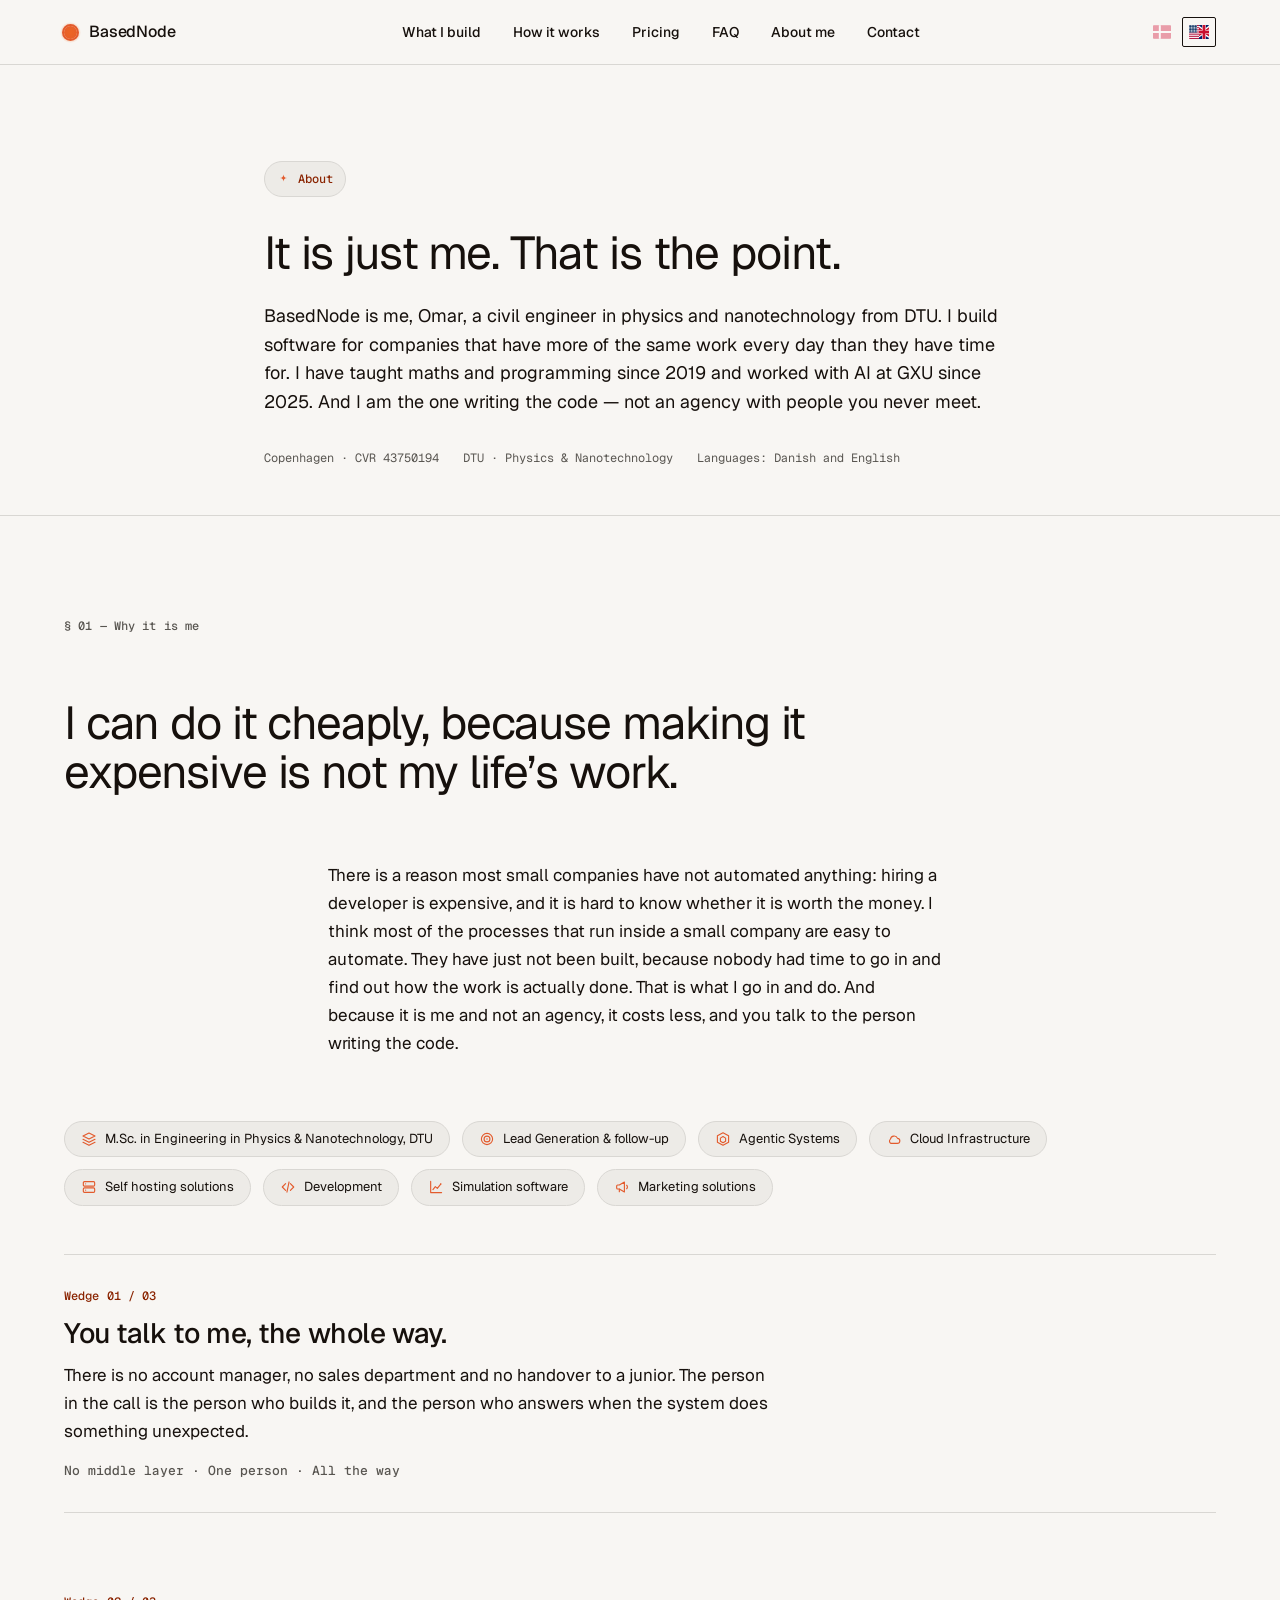
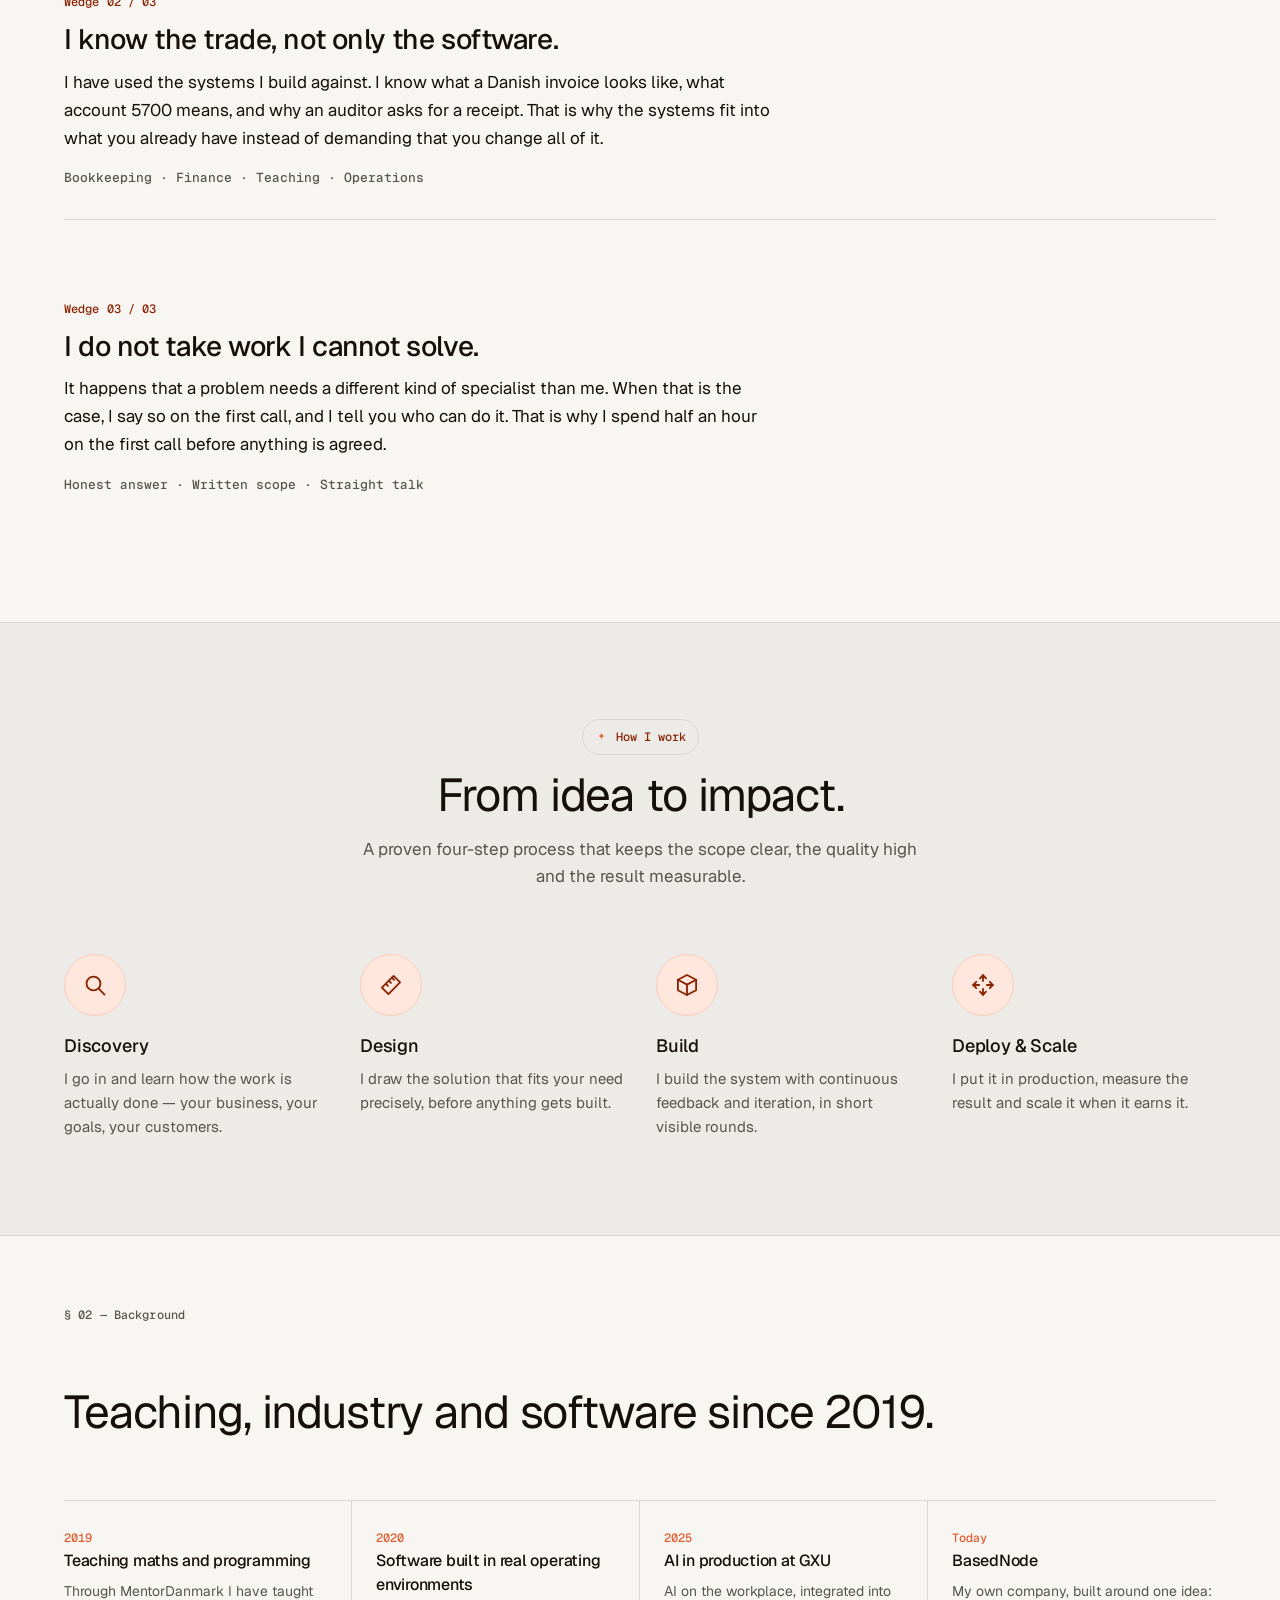
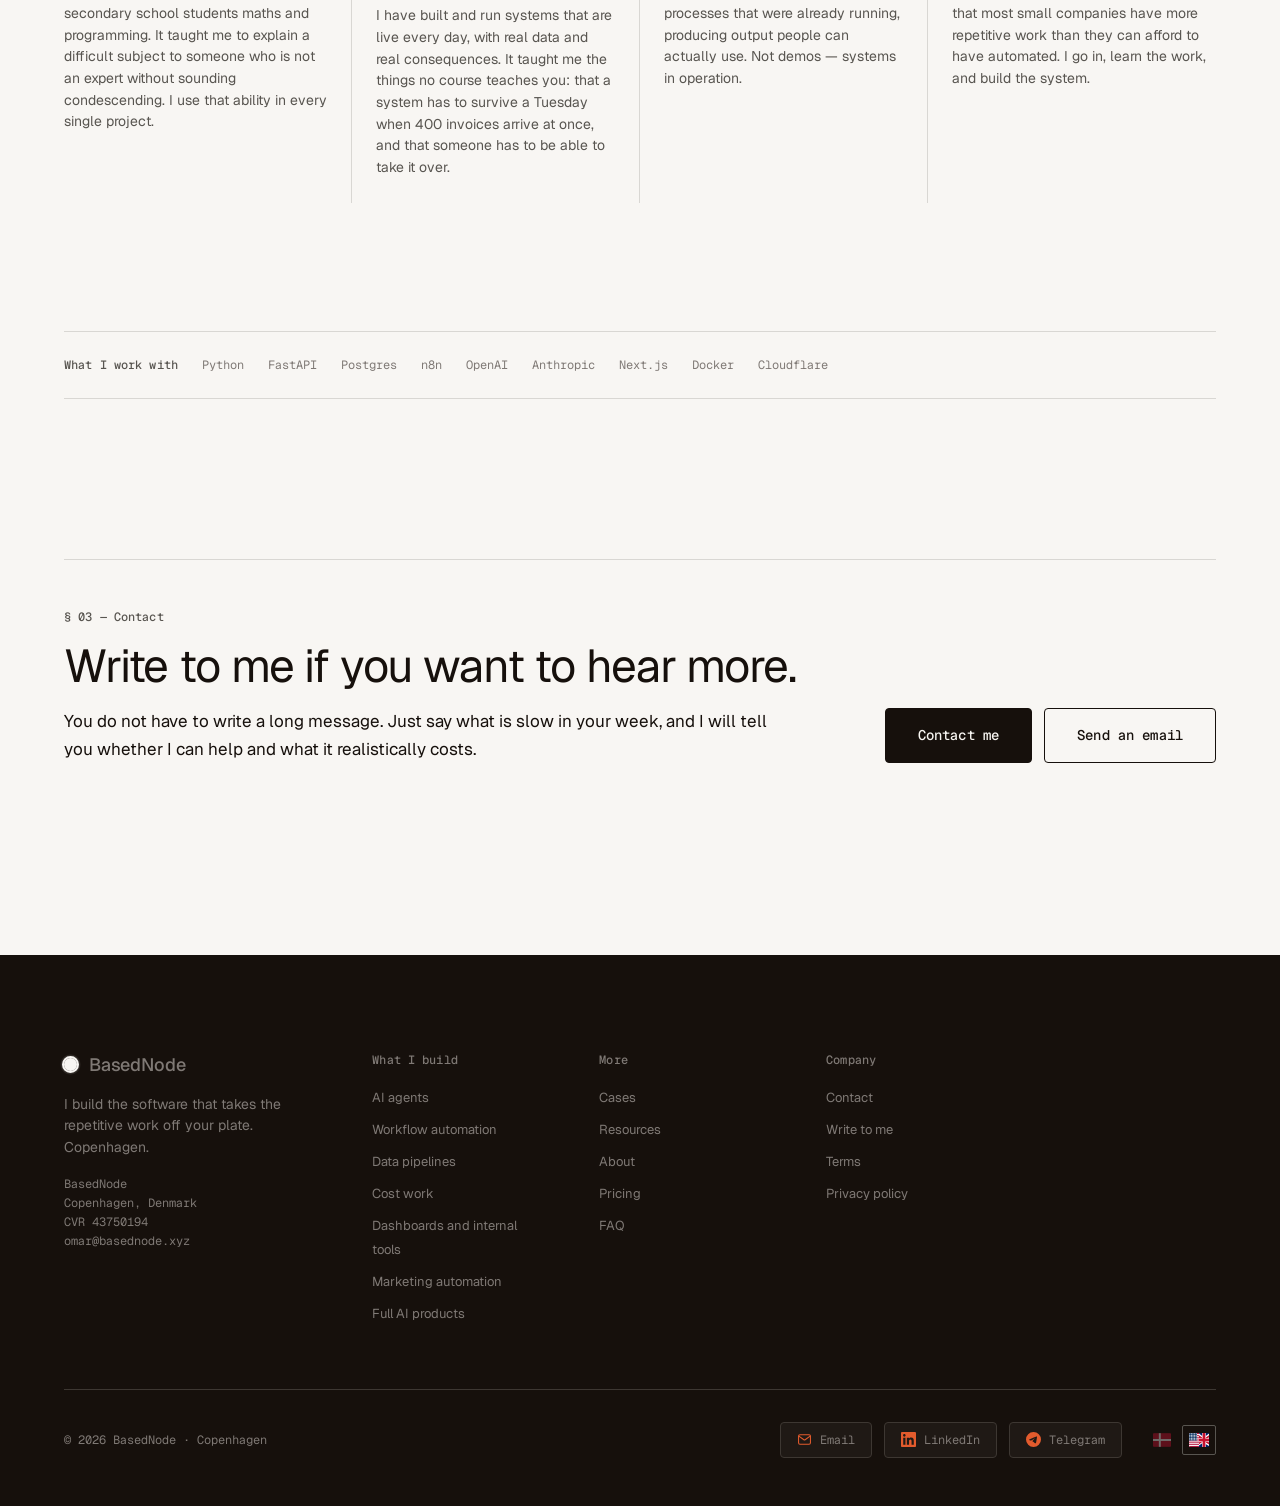
==== commit b9103604: "Add About me to the nav on every page; fix privacy page nav never translating" ====
--- a/about.html
+++ b/about.html
@@ -36,6 +36,7 @@
           <li><a href="services#how" data-i18n="how">How it works</a></li>
           <li><a href="services#pricing" data-i18n="pricing">Pricing</a></li>
           <li><a href="services#faq" data-i18n="faq">FAQ</a></li>
+          <li><a href="#how" data-i18n="about">About me</a></li>
           <li><a href="contact" data-i18n="contact">Contact</a></li></ul>
       </nav>
       <div class="topnav__actions">
@@ -68,6 +69,7 @@
         <li><a href="services#how" data-i18n="how">How it works</a></li>
         <li><a href="services#pricing" data-i18n="pricing">Pricing</a></li>
         <li><a href="services#faq" data-i18n="faq">FAQ</a></li>
+        <li><a href="#how" data-i18n="about">About me</a></li>
         <li><a href="contact" data-i18n="contact">Contact</a></li></ul>
     </nav>
   </header>
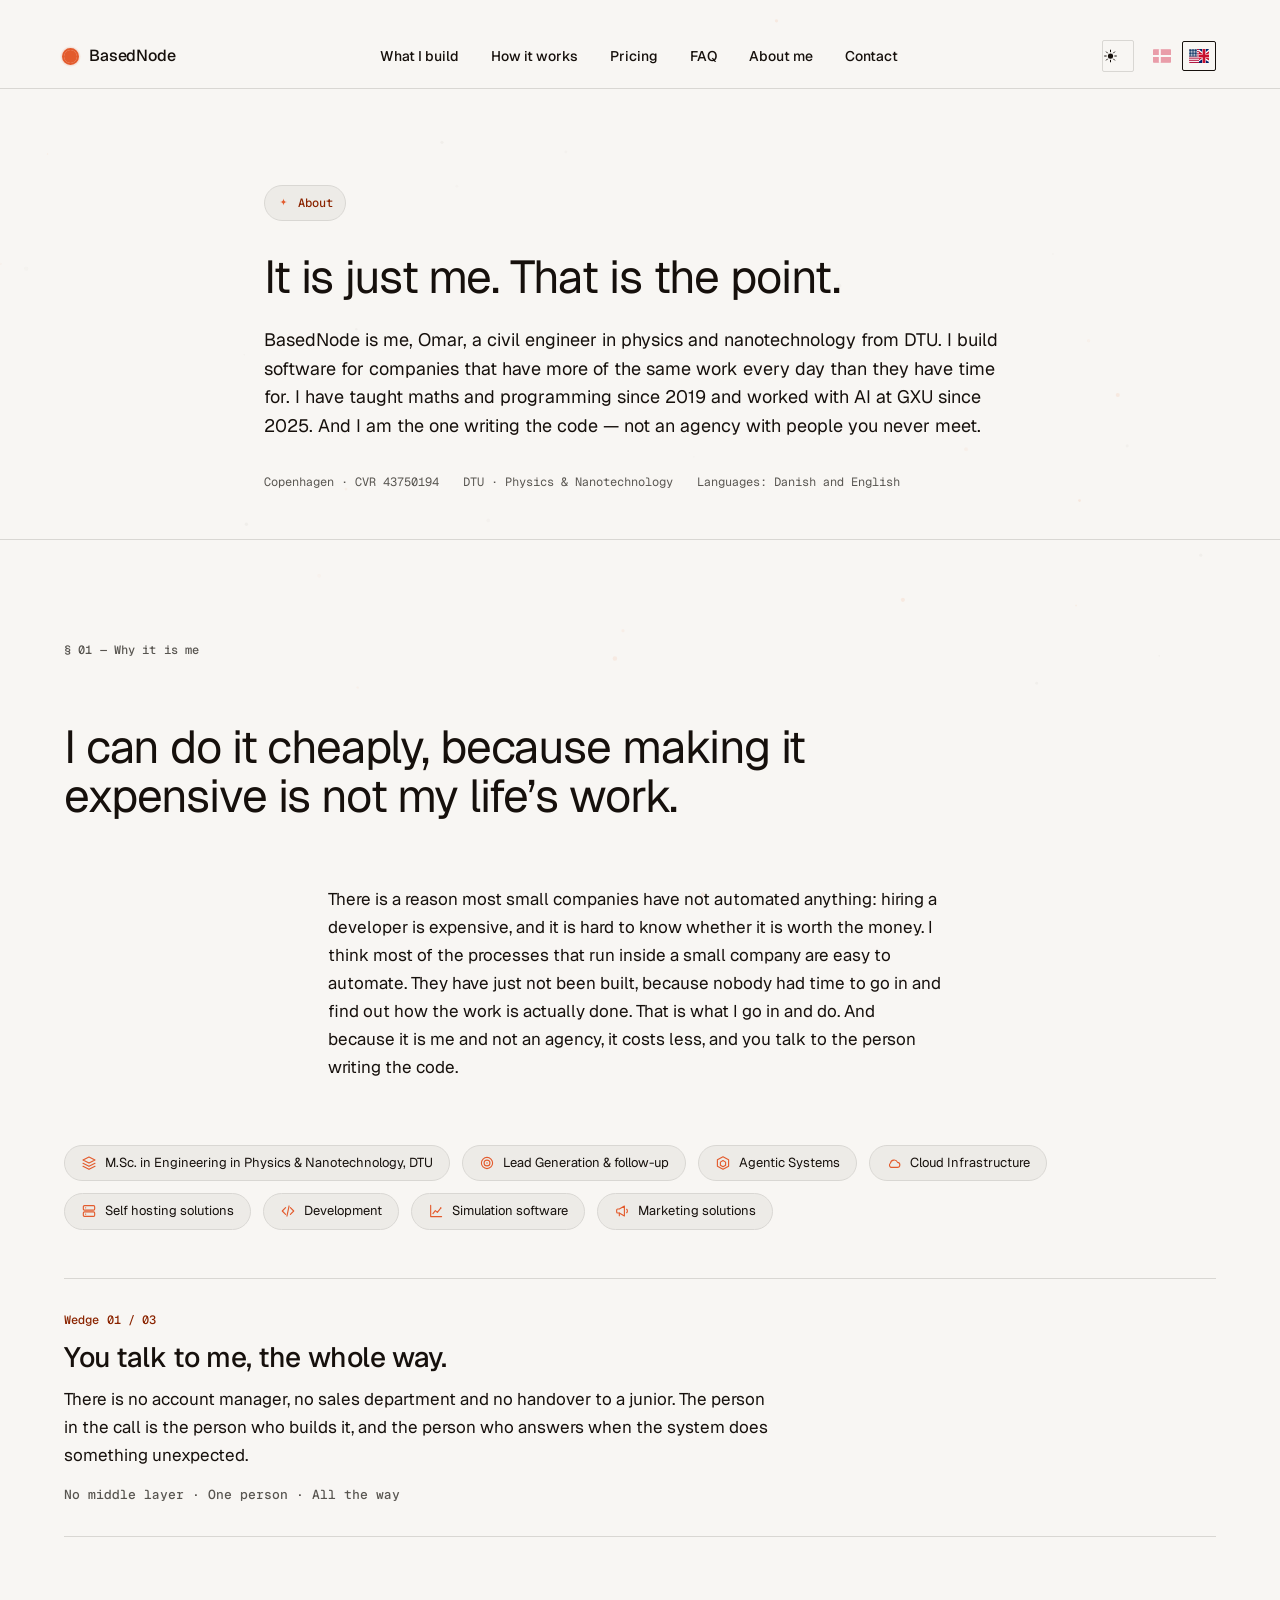
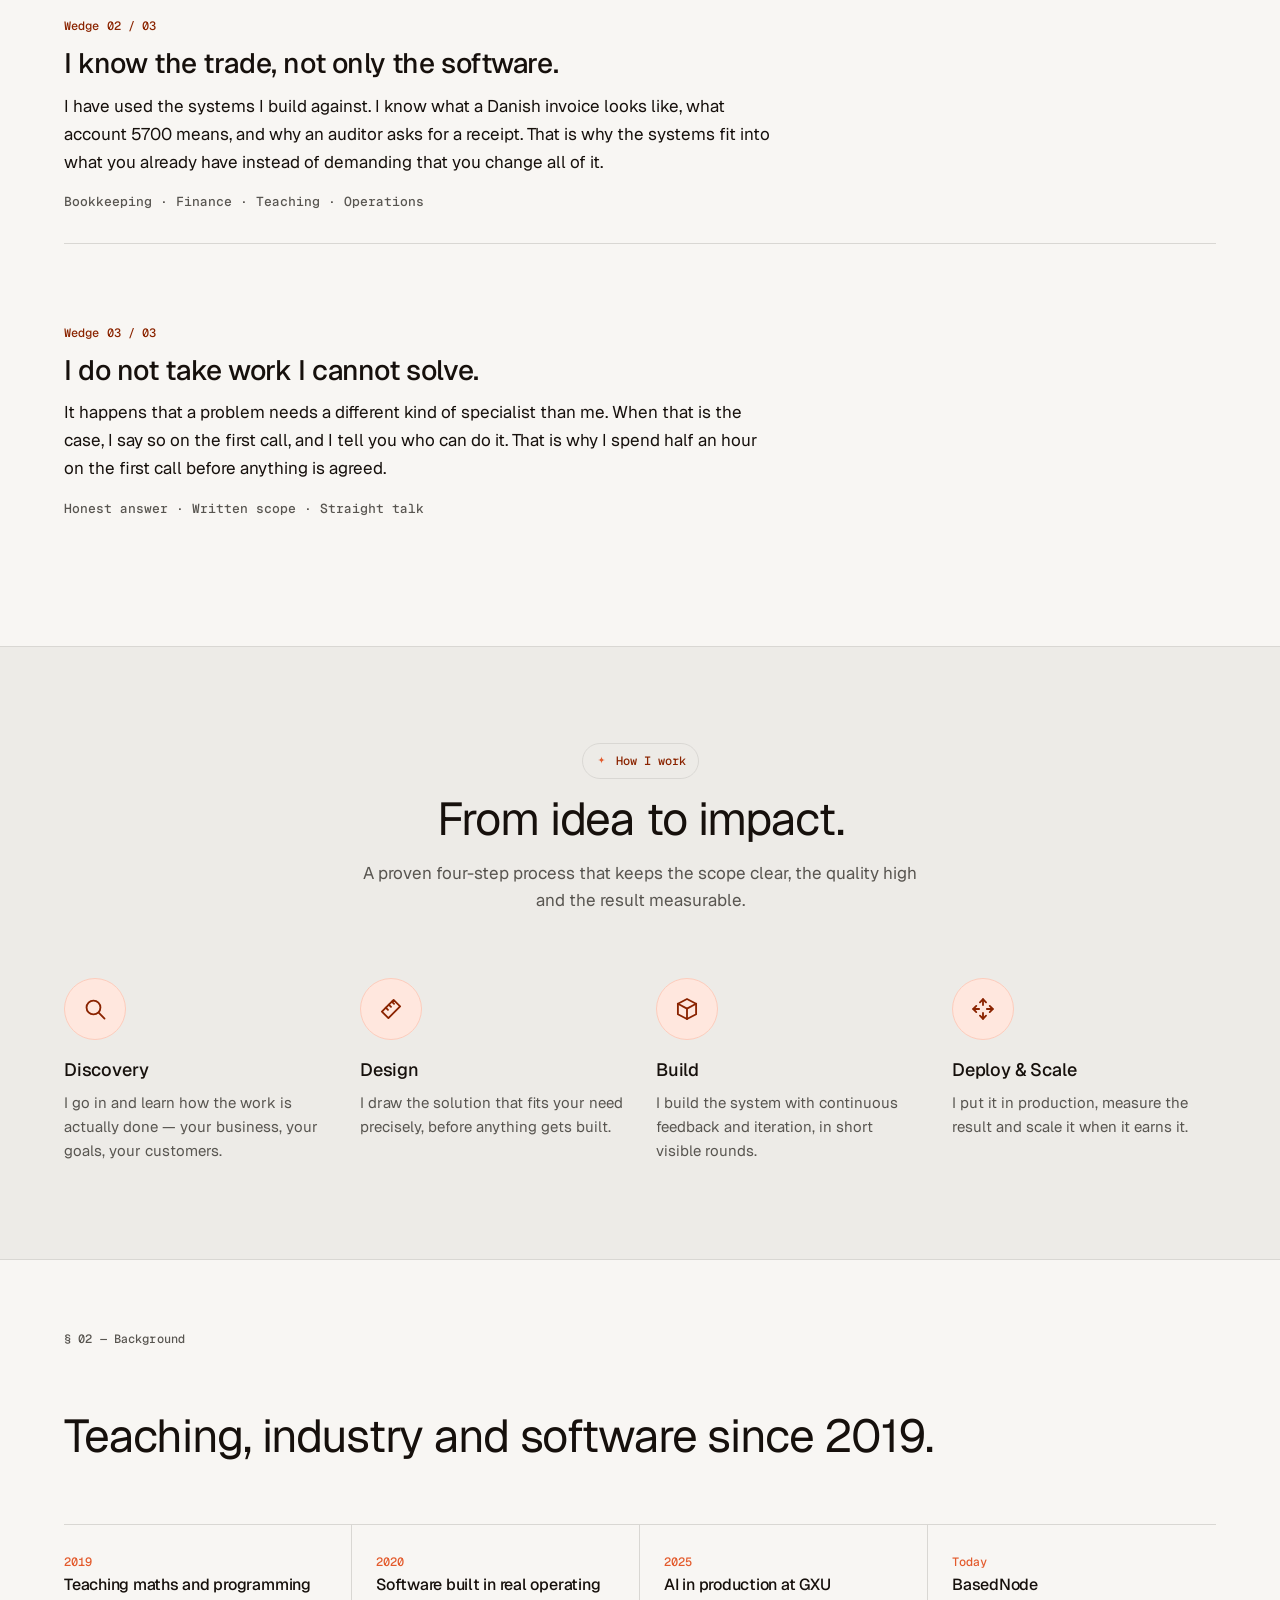
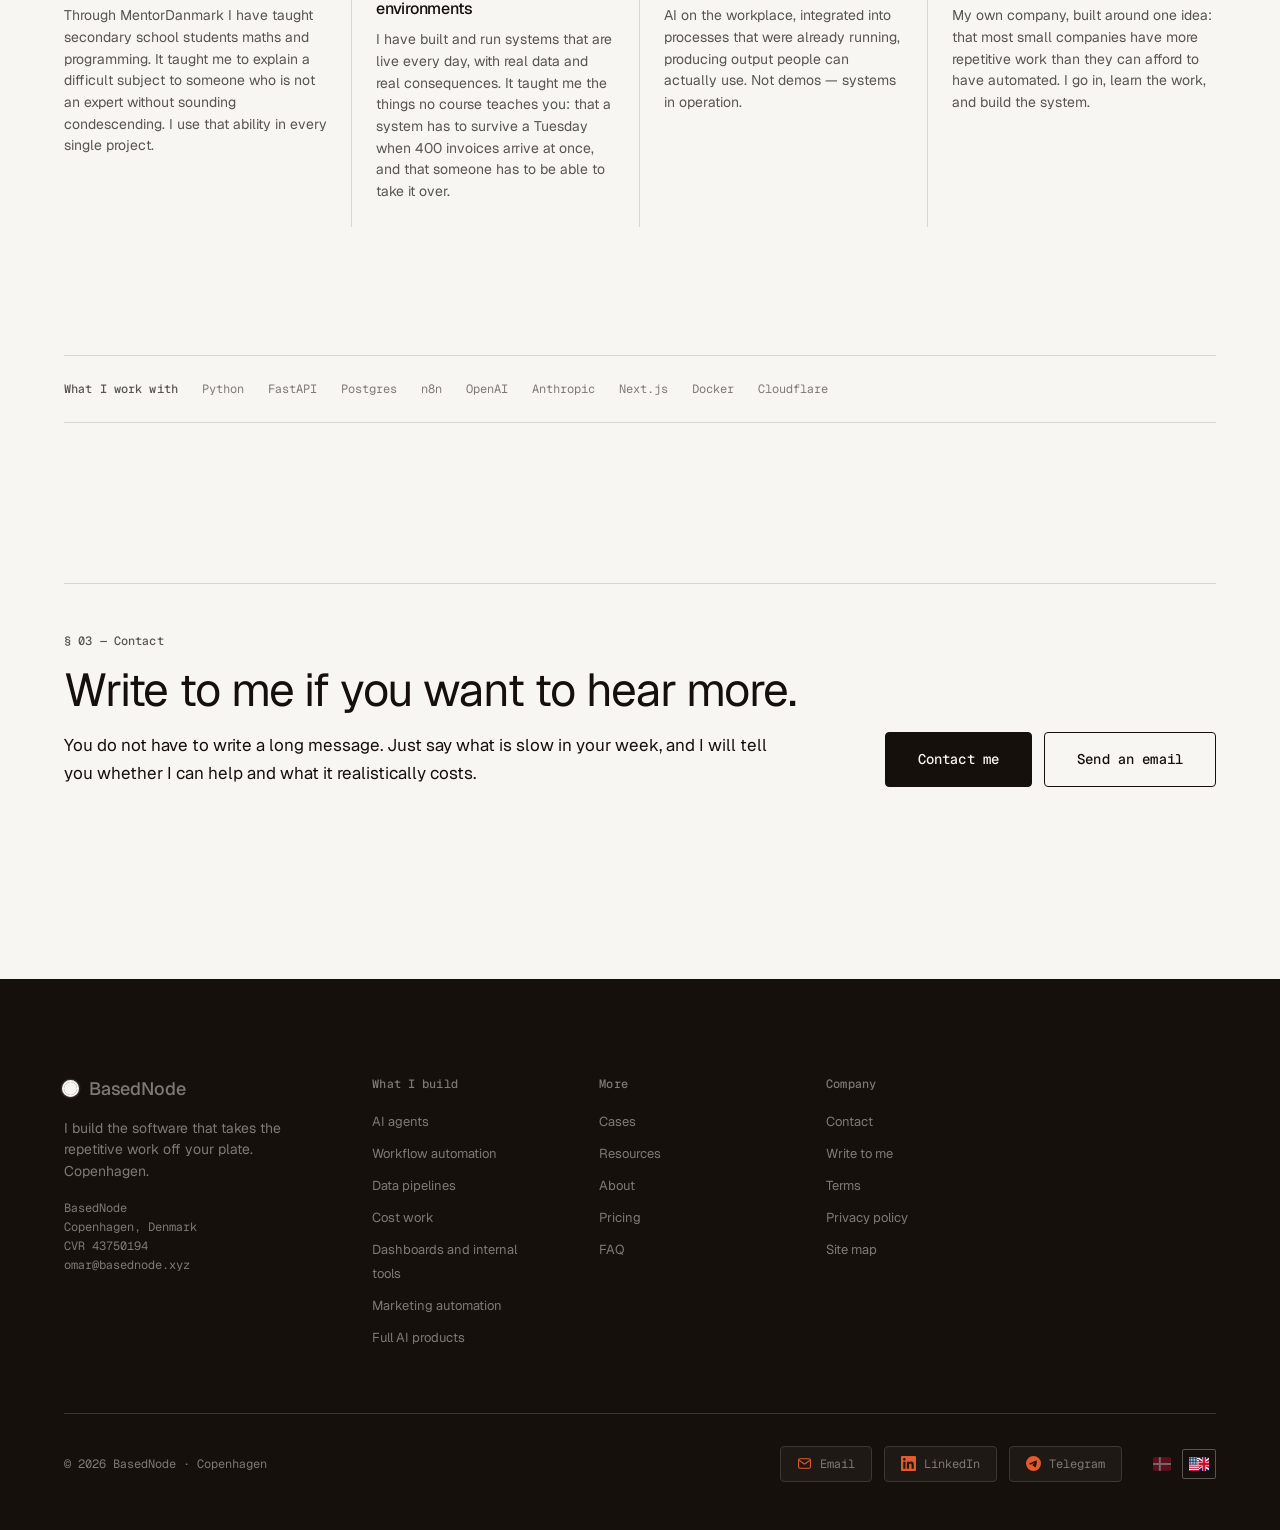
==== commit 9719396c: "Add five flow drawings with visible animation and mobile variants; light/dark mode; particle backgro" ====
--- a/about.html
+++ b/about.html
@@ -20,8 +20,48 @@
   <link href="https://fonts.googleapis.com/css2?family=Geist:wght@200;300;400;500;600;700&family=Geist+Mono:wght@400;500;600&family=IBM+Plex+Mono:wght@400;500&display=swap" rel="stylesheet" />
   <link rel="stylesheet" href="styles.css" />
   <link rel="icon" href="_assets/favicon.svg" type="image/svg+xml" />
+  <script>
+    /* Mark the document as script-enabled BEFORE the body renders, so
+       the reveal animation can hide its targets without a flash of
+       visible-then-hidden content. Without this class the content is
+       simply visible — a page of invisible sections is far worse than
+       a page with no animation.
+
+       The timer is the safety net: if app.js never runs, everything is
+       revealed after four seconds rather than staying at opacity 0. */
+    (function () {
+      var d = document.documentElement;
+      d.classList.add("js");
+      window.__bnRevealFallback = setTimeout(function () {
+        d.classList.add("reveal-all");
+      }, 4000);
+
+      /* Set the theme BEFORE the body renders. If this waits for
+         app.js, a reader on a dark desktop sees a flash of the light
+         theme on every page load — the classic theme bug. The stored
+         preference wins; without one, the operating system decides. */
+      try {
+        var stored = localStorage.getItem("bn-theme");
+        if (!stored) {
+          stored = window.matchMedia && window.matchMedia("(prefers-color-scheme: dark)").matches
+            ? "dark" : "light";
+        }
+        d.setAttribute("data-theme", stored);
+        var meta = document.querySelector('meta[name="theme-color"]');
+        if (meta) meta.setAttribute("content", stored === "dark" ? "#1A1917" : "#F8F6F2");
+      } catch (e) {
+        d.setAttribute("data-theme", "light");
+      }
+    })();
+  </script>
 </head>
 <body data-page="about">
+
+  <!-- The ambient particle field. The same idea as basednode.xyz: a
+       fixed canvas behind the content, drifting slowly. It is
+       decorative, so it is hidden from assistive technology and it
+       stops itself when the reader has asked for less motion. -->
+  <canvas id="bn-particles" aria-hidden="true"></canvas>
 
   <a class="skip-to-content" href="#main" data-i18n="skip_to_content">Skip to content</a>
 
@@ -40,6 +80,24 @@
           <li><a href="contact" data-i18n="contact">Contact</a></li></ul>
       </nav>
       <div class="topnav__actions">
+        <button class="theme-toggle" type="button" id="themeToggle" aria-pressed="false" aria-label="Switch to dark mode">
+          <svg class="theme-toggle__icon theme-toggle__icon--sun" viewBox="0 0 24 24" aria-hidden="true" focusable="false">
+            <circle cx="12" cy="12" r="4.2" fill="currentColor" stroke="none"/>
+            <g stroke="currentColor" stroke-width="1.6" stroke-linecap="round">
+              <line x1="12" y1="2.6" x2="12" y2="5.2"/>
+              <line x1="12" y1="18.8" x2="12" y2="21.4"/>
+              <line x1="2.6" y1="12" x2="5.2" y2="12"/>
+              <line x1="18.8" y1="12" x2="21.4" y2="12"/>
+              <line x1="5.4" y1="5.4" x2="7.2" y2="7.2"/>
+              <line x1="16.8" y1="16.8" x2="18.6" y2="18.6"/>
+              <line x1="5.4" y1="18.6" x2="7.2" y2="16.8"/>
+              <line x1="16.8" y1="7.2" x2="18.6" y2="5.4"/>
+            </g>
+          </svg>
+          <svg class="theme-toggle__icon theme-toggle__icon--moon" viewBox="0 0 24 24" aria-hidden="true" focusable="false">
+            <path d="M20 14.2A8.4 8.4 0 0 1 9.8 4a8.4 8.4 0 1 0 10.2 10.2z" fill="currentColor" stroke="none"/>
+          </svg>
+        </button>
         <div class="lang-switch" role="group" aria-label="Language">
         <button class="lang-switch__opt" type="button" data-lang-toggle data-lang-target="da" aria-pressed="false" aria-label="Vis på dansk">
           <svg class="lang-flag" viewBox="0 0 37 28" preserveAspectRatio="xMidYMid meet" aria-hidden="true" focusable="false"><rect width="37" height="28" fill="#D21034"/><rect x="12" width="4" height="28" fill="#FFFFFF"/><rect y="12" width="37" height="4" fill="#FFFFFF"/></svg>
@@ -104,54 +162,54 @@
         </div>
 
         <ul class="ab-chips">
-          <li class="ab-chip">
+          <li class="ab-chip" data-reveal="1">
             <span class="ab-chip__icon" aria-hidden="true"><svg width="16" height="16" viewBox="0 0 24 24" fill="none" stroke="currentColor" stroke-width="1.7" stroke-linecap="round" stroke-linejoin="round" aria-hidden="true" focusable="false"><path d="M12 3 3 7.5 12 12l9-4.5L12 3Z"/><path d="m3 12.5 9 4.5 9-4.5"/><path d="m3 17 9 4.5L21 17"/></svg></span>
             <span class="ab-chip__label" data-i18n="ab_chip1">M.Sc. in Engineering in Physics & Nanotechnology, DTU</span>
           </li>
-          <li class="ab-chip">
+          <li class="ab-chip" data-reveal="1">
             <span class="ab-chip__icon" aria-hidden="true"><svg width="16" height="16" viewBox="0 0 24 24" fill="none" stroke="currentColor" stroke-width="1.7" stroke-linecap="round" stroke-linejoin="round" aria-hidden="true" focusable="false"><circle cx="12" cy="12" r="8.4"/><circle cx="12" cy="12" r="4.4"/><circle cx="12" cy="12" r="1.1" fill="currentColor" stroke="none"/></svg></span>
             <span class="ab-chip__label" data-i18n="ab_chip2">Lead Generation & follow-up</span>
           </li>
-          <li class="ab-chip">
+          <li class="ab-chip" data-reveal="1">
             <span class="ab-chip__icon" aria-hidden="true"><svg width="16" height="16" viewBox="0 0 24 24" fill="none" stroke="currentColor" stroke-width="1.7" stroke-linecap="round" stroke-linejoin="round" aria-hidden="true" focusable="false"><path d="M12 2.6 20.4 7v10L12 21.4 3.6 17V7L12 2.6Z"/><path d="M12 8.4 15.9 10.7v4.6L12 17.6l-3.9-2.3v-4.6L12 8.4Z"/></svg></span>
             <span class="ab-chip__label" data-i18n="ab_chip3">Agentic Systems</span>
           </li>
-          <li class="ab-chip">
+          <li class="ab-chip" data-reveal="1">
             <span class="ab-chip__icon" aria-hidden="true"><svg width="16" height="16" viewBox="0 0 24 24" fill="none" stroke="currentColor" stroke-width="1.7" stroke-linecap="round" stroke-linejoin="round" aria-hidden="true" focusable="false"><path d="M7.4 18.6h9.6a3.8 3.8 0 0 0 .35-7.58 5.6 5.6 0 0 0-10.7 1.22A3.75 3.75 0 0 0 7.4 18.6Z"/></svg></span>
             <span class="ab-chip__label" data-i18n="ab_chip4">Cloud Infrastructure</span>
           </li>
-          <li class="ab-chip">
+          <li class="ab-chip" data-reveal="1">
             <span class="ab-chip__icon" aria-hidden="true"><svg width="16" height="16" viewBox="0 0 24 24" fill="none" stroke="currentColor" stroke-width="1.7" stroke-linecap="round" stroke-linejoin="round" aria-hidden="true" focusable="false"><rect x="3.5" y="4" width="17" height="6.6" rx="1.6"/><rect x="3.5" y="13.4" width="17" height="6.6" rx="1.6"/><path d="M7 7.3h.01M7 16.7h.01"/></svg></span>
             <span class="ab-chip__label" data-i18n="ab_chip5">Self hosting solutions</span>
           </li>
-          <li class="ab-chip">
+          <li class="ab-chip" data-reveal="1">
             <span class="ab-chip__icon" aria-hidden="true"><svg width="16" height="16" viewBox="0 0 24 24" fill="none" stroke="currentColor" stroke-width="1.7" stroke-linecap="round" stroke-linejoin="round" aria-hidden="true" focusable="false"><path d="M8.4 7 3.4 12l5 5"/><path d="m15.6 7 5 5-5 5"/><path d="m13.6 4.4-3.2 15.2"/></svg></span>
             <span class="ab-chip__label" data-i18n="ab_chip6">Development</span>
           </li>
-          <li class="ab-chip">
+          <li class="ab-chip" data-reveal="1">
             <span class="ab-chip__icon" aria-hidden="true"><svg width="16" height="16" viewBox="0 0 24 24" fill="none" stroke="currentColor" stroke-width="1.7" stroke-linecap="round" stroke-linejoin="round" aria-hidden="true" focusable="false"><path d="M4 3.6v16.8h16.4"/><path d="m7.4 16 3.6-4.6 3 2.6 5.1-6.4"/><circle cx="19.1" cy="7.6" r="1.15" fill="currentColor" stroke="none"/></svg></span>
             <span class="ab-chip__label" data-i18n="ab_chip7">Simulation software</span>
           </li>
-          <li class="ab-chip">
+          <li class="ab-chip" data-reveal="1">
             <span class="ab-chip__icon" aria-hidden="true"><svg width="16" height="16" viewBox="0 0 24 24" fill="none" stroke="currentColor" stroke-width="1.7" stroke-linecap="round" stroke-linejoin="round" aria-hidden="true" focusable="false"><path d="M4 10.4v3.2A1.4 1.4 0 0 0 5.4 15H8l7.6 4.4V4.6L8 9H5.4A1.4 1.4 0 0 0 4 10.4Z"/><path d="M8 15v4.2"/><path d="M19 9.4a3.6 3.6 0 0 1 0 5.2"/></svg></span>
             <span class="ab-chip__label" data-i18n="ab_chip8">Marketing solutions</span>
           </li>
         </ul>
 
         <div class="wedge-list">
-          <div class="wedge-item">
+          <div class="wedge-item" data-reveal="1">
             <span class="micro-label micro-label--accent wedge-item__label" data-i18n="ab_w1_label">Wedge 01 / 03</span>
             <h3 class="h1 wedge-item__title" data-i18n="ab_w1_title">You talk to me, the whole way.</h3>
             <p class="prose" data-i18n="ab_w1_desc">There is no account manager, no sales department and no handover to a junior. The person in the call is the person who builds it, and the person who answers when the system does something unexpected.</p>
             <p class="mono-data muted wedge-item__meta" data-i18n="ab_w1_meta">No middle layer · One person · All the way</p>
           </div>
-        <div class="wedge-item">
+        <div class="wedge-item" data-reveal="1">
           <span class="micro-label micro-label--accent wedge-item__label" data-i18n="ab_w2_label">Wedge 02 / 03</span>
           <h3 class="h1 wedge-item__title" data-i18n="ab_w2_title">I know the trade, not only the software.</h3>
           <p class="prose" data-i18n="ab_w2_desc">I have used the systems I build against. I know what a Danish invoice looks like, what account 5700 means, and why an auditor asks for a receipt. That is why the systems fit into what you already have instead of demanding that you change all of it.</p>
           <p class="mono-data muted wedge-item__meta" data-i18n="ab_w2_meta">Bookkeeping · Finance · Teaching · Operations</p>
         </div>
-          <div class="wedge-item wedge-item--last">
+          <div class="wedge-item wedge-item--last" data-reveal="1">
             <span class="micro-label micro-label--accent wedge-item__label" data-i18n="ab_w3_label">Wedge 03 / 03</span>
             <h3 class="h1 wedge-item__title" data-i18n="ab_w3_title">I do not take work I cannot solve.</h3>
             <p class="prose" data-i18n="ab_w3_desc">It happens that a problem needs a different kind of specialist than me. When that is the case, I say so on the first call, and I tell you who can do it. That is why I spend half an hour on the first call before anything is agreed.</p>
@@ -163,7 +221,7 @@
 
 
     <!-- ══ HOW I WORK ══ -->
-    <section class="ab-how">
+    <section class="ab-how" id="how">
       <div class="container">
         <div class="ab-how__head">
           <span class="ab-eyebrow ab-eyebrow--center">
@@ -175,22 +233,22 @@
         </div>
 
         <ol class="ab-steps">
-          <li class="ab-step">
+          <li class="ab-step" data-reveal="1">
             <span class="ab-step__badge" aria-hidden="true"><svg width="26" height="26" viewBox="0 0 24 24" fill="none" stroke="currentColor" stroke-width="1.7" stroke-linecap="round" stroke-linejoin="round" aria-hidden="true" focusable="false"><circle cx="10.6" cy="10.6" r="6.4"/><path d="m15.4 15.4 5.4 5.4"/></svg></span>
             <h3 class="ab-step__title" data-i18n="ab_step1_title">Discovery</h3>
             <p class="ab-step__desc" data-i18n="ab_step1_desc">I go in and learn how the work is actually done — your business, your goals, your customers.</p>
           </li>
-          <li class="ab-step">
+          <li class="ab-step" data-reveal="1">
             <span class="ab-step__badge" aria-hidden="true"><svg width="26" height="26" viewBox="0 0 24 24" fill="none" stroke="currentColor" stroke-width="1.7" stroke-linecap="round" stroke-linejoin="round" aria-hidden="true" focusable="false"><path d="M3.6 14.4 14.4 3.6l6 6-10.8 10.8-6-6Z"/><path d="m7.2 10.8 2 2M10 8l2 2M12.8 5.2l2 2"/></svg></span>
             <h3 class="ab-step__title" data-i18n="ab_step2_title">Design</h3>
             <p class="ab-step__desc" data-i18n="ab_step2_desc">I draw the solution that fits your need precisely, before anything gets built.</p>
           </li>
-          <li class="ab-step">
+          <li class="ab-step" data-reveal="1">
             <span class="ab-step__badge" aria-hidden="true"><svg width="26" height="26" viewBox="0 0 24 24" fill="none" stroke="currentColor" stroke-width="1.7" stroke-linecap="round" stroke-linejoin="round" aria-hidden="true" focusable="false"><path d="M12 2.8 20.4 7.2v9.6L12 21.2 3.6 16.8V7.2L12 2.8Z"/><path d="m3.6 7.2 8.4 4.4 8.4-4.4"/><path d="M12 11.6v9.6"/></svg></span>
             <h3 class="ab-step__title" data-i18n="ab_step3_title">Build</h3>
             <p class="ab-step__desc" data-i18n="ab_step3_desc">I build the system with continuous feedback and iteration, in short visible rounds.</p>
           </li>
-          <li class="ab-step">
+          <li class="ab-step" data-reveal="1">
             <span class="ab-step__badge" aria-hidden="true"><svg width="26" height="26" viewBox="0 0 24 24" fill="none" stroke="currentColor" stroke-width="1.7" stroke-linecap="round" stroke-linejoin="round" aria-hidden="true" focusable="false"><path d="M12 3v5.4M12 15.6V21M3 12h5.4M15.6 12H21"/><path d="m9.2 5.8 2.8-2.8 2.8 2.8M9.2 18.2l2.8 2.8 2.8-2.8M5.8 9.2 3 12l2.8 2.8M18.2 9.2 21 12l-2.8 2.8"/></svg></span>
             <h3 class="ab-step__title" data-i18n="ab_step4_title">Deploy & Scale</h3>
             <p class="ab-step__desc" data-i18n="ab_step4_desc">I put it in production, measure the result and scale it when it earns it.</p>
@@ -208,22 +266,22 @@
         </div>
 
         <div class="timeline">
-          <div class="timeline__step">
+          <div class="timeline__step" data-reveal="1">
             <span class="timeline__date" data-i18n="ab_t1_date">2019</span>
             <h3 class="timeline__title" data-i18n="ab_t1_title">Teaching maths and programming</h3>
             <p class="timeline__desc" data-i18n="ab_t1_desc">Through MentorDanmark I have taught secondary school students maths and programming. It taught me to explain a difficult subject to someone who is not an expert without sounding condescending. I use that ability in every single project.</p>
           </div>
-          <div class="timeline__step">
+          <div class="timeline__step" data-reveal="1">
             <span class="timeline__date" data-i18n="ab_t2_date">2020</span>
             <h3 class="timeline__title" data-i18n="ab_t2_title">Software built in real operating environments</h3>
             <p class="timeline__desc" data-i18n="ab_t2_desc">I have built and run systems that are live every day, with real data and real consequences. It taught me the things no course teaches you: that a system has to survive a Tuesday when 400 invoices arrive at once, and that someone has to be able to take it over.</p>
           </div>
-          <div class="timeline__step">
+          <div class="timeline__step" data-reveal="1">
             <span class="timeline__date" data-i18n="ab_t3_date">2025</span>
             <h3 class="timeline__title" data-i18n="ab_t3_title">AI in production at GXU</h3>
             <p class="timeline__desc" data-i18n="ab_t3_desc">AI on the workplace, integrated into processes that were already running, producing output people can actually use. Not demos — systems in operation.</p>
           </div>
-          <div class="timeline__step">
+          <div class="timeline__step" data-reveal="1">
             <span class="timeline__date" data-i18n="ab_t4_date">Today</span>
             <h3 class="timeline__title" data-i18n="ab_t4_title">BasedNode</h3>
             <p class="timeline__desc" data-i18n="ab_t4_desc">My own company, built around one idea: that most small companies have more repetitive work than they can afford to have automated. I go in, learn the work, and build the system.</p>
@@ -313,6 +371,7 @@
             <li><a href="mailto:omar@basednode.xyz" data-i18n="foot_email">Write to me</a></li>
             <li><a href="terms" data-i18n="foot_l_terms">Terms</a></li>
             <li><a href="privacy" data-i18n="foot_l_privacy">Privacy policy</a></li>
+            <li><a href="sitemap" data-i18n="foot_l_sitemap">Site map</a></li>
           </ul>
         </div>
       </div>
--- a/styles.css
+++ b/styles.css
@@ -82,6 +82,28 @@
      in dark mode can repaint form controls and links in its own blue,
      which showed up as a blue hamburger icon on Android. */
   color-scheme: light;
+
+  /* Alpha variants, so the dark theme can invert them without any
+     rule having to know which colour it is painting over. */
+  --ink-a45:   oklch(18% 0.012 60 / 0.45);
+  --ink-a28:   oklch(18% 0.012 60 / 0.28);
+  --ink-a10:   oklch(18% 0.012 60 / 0.1);
+  --ink-22:    oklch(22% 0.012 60);
+  --ink-26:    oklch(26% 0.02 45);
+  --paper-a55: oklch(97.5% 0.005 80 / 0.55);
+  --paper-a18: oklch(97.5% 0.005 80 / 0.18);
+  --accent-a60: oklch(64% 0.180 38 / 0.6);
+  --accent-a20: oklch(64% 0.180 38 / 0.2);
+  --accent-88: oklch(88% 0.06 38);
+  --accent-95: oklch(95% 0.035 38);
+  --positive-a30: oklch(58% 0.110 152 / 0.3);
+
+  /* The page-level surface, used by the theme toggle and the canvas
+     backdrop. Kept separate from --paper because the dark theme
+     inverts the pair, and a rule that paints "the surface" must not
+     care which one it is. */
+  --surface: var(--paper);
+  --surface-2: var(--paper-faint);
 }
 @media (max-width: 420px) { :root { --header-h: 56px; } }
 
@@ -335,8 +357,8 @@
   inset: -4px;
   border-radius: 50%;
   background: radial-gradient(circle,
-    rgba(242, 107, 31, 0.6) 0%,
-    rgba(242, 107, 31, 0.2) 55%,
+    var(--accent-a60) 0%,
+    var(--accent-a20) 55%,
     transparent 72%);
   animation: bn-pulse-glow 2.4s ease-in-out infinite;
 }
@@ -379,8 +401,8 @@
   inset: -4px;
   border-radius: 50%;
   background: radial-gradient(circle,
-    rgba(248, 246, 242, 0.55) 0%,
-    rgba(248, 246, 242, 0.18) 55%,
+    var(--paper-a55) 0%,
+    var(--paper-a18) 55%,
     transparent 72%);
   animation: bn-pulse-glow 2.4s ease-in-out infinite;
 }
@@ -894,7 +916,7 @@
   border-radius: var(--r-1);
 }
 .meta-chip--cat { color: var(--ink); }
-.meta-chip--eu { color: var(--positive); border-color: oklch(58% 0.110 152 / 0.3); }
+.meta-chip--eu { color: var(--positive); border-color: var(--positive-a30); }
 .data-row__add {
   width: 32px; height: 32px;
   display: inline-flex; align-items: center; justify-content: center;
@@ -2191,7 +2213,7 @@
 .cart-backdrop {
   position: fixed;
   inset: 0;
-  background: rgba(33, 31, 27, 0.45);
+  background: var(--ink-a45);
   z-index: 99;
 }
 .cart-backdrop[hidden] { display: none; }
@@ -2514,7 +2536,7 @@
   position: fixed;
   inset: var(--header-h) 0 0 0;
   z-index: calc(var(--z-raised) - 2);
-  background: oklch(18% 0.012 60 / 0.28);
+  background: var(--ink-a28);
   opacity: 0;
   visibility: hidden;
   transition:
@@ -3130,8 +3152,8 @@
   border-radius: 50%;
   /* A soft orange tint rather than the reference design's gradient:
      the gradient reads as a different brand on this page. */
-  background: oklch(95% 0.035 38);
-  border: 1px solid oklch(88% 0.06 38);
+  background: var(--accent-95);
+  border: 1px solid var(--accent-88);
   color: var(--accent-ink);
   margin-bottom: var(--space-4);
 }
@@ -3201,7 +3223,7 @@
   padding: var(--space-2) var(--space-4);
   border: 1px solid var(--ink-line);
   border-radius: var(--r-2);
-  background: oklch(22% 0.012 60);
+  background: var(--ink-22);
   font-family: var(--font-mono);
   font-size: 0.75rem;
   color: var(--paper-muted);
@@ -3214,9 +3236,918 @@
 .footer__social:focus-visible {
   border-color: var(--accent);
   color: var(--paper);
-  background: oklch(26% 0.02 45);
+  background: var(--ink-26);
 }
 .footer__social-icon {
   display: inline-flex;
   color: var(--accent);
 }
+
+/* =========================================================================
+ * MOTION
+ *
+ * The site was completely static apart from the logo pulse: a reader
+ * who landed on a page had no signal that it was alive, and a reader who
+ * clicked a nav anchor was dropped into the middle of a page with no
+ * context.
+ *
+ * Two systems fix that:
+ *   1. A scroll reveal — elements marked [data-reveal] rise into place
+ *      the first time they scroll into view.
+ *   2. An anchor landing bar — a slim strip naming the page and section
+ *      when you arrive at a URL with a #fragment.
+ *
+ * The house style on basednode.xyz uses a 30px rise over 0.7s with the
+ * site's own ease-out curve. This is the same motion, rebuilt on the
+ * cream palette.
+ * ========================================================================= */
+
+/* The hidden state is keyed on html.js, which the inline head script
+   adds before the body renders. That gives three guarantees:
+
+     * no flash — the content is hidden from the very first paint, not
+       visible-then-hidden once app.js runs
+     * no JavaScript, no hiding — without the .js class the content is
+       simply visible, so a crawler or a disabled-script reader sees the
+       page normally
+     * no permanent invisibility — app.js clears the fallback timer, and
+       if it never runs at all the timer forces everything visible
+
+   The selector is [data-reveal] rather than a class, because the class
+   would have to be added by JS, which is too late to avoid the flash. */
+.js [data-reveal] {
+  opacity: 0;
+  transform: translateY(30px);
+  transition:
+    opacity 0.7s var(--ease-out),
+    transform 0.7s var(--ease-out);
+}
+.js [data-reveal].is-revealed {
+  opacity: 1;
+  transform: none;
+}
+/* The safety net. The inline head script adds this class after four
+   seconds if app.js never ran. */
+.js.reveal-all [data-reveal] {
+  opacity: 1 !important;
+  transform: none !important;
+}
+
+/* Stagger: siblings in a list come in one after another rather than all
+   at once, so a grid of cards unfurls instead of popping as a block.
+   The delay is set inline by app.js from the element's index. */
+.reveal-target[data-reveal-delay] {
+  transition-delay: var(--reveal-delay, 0ms);
+}
+
+/* ── anchor landing bar ─────────────────────────────────────────────────
+   Appears when the page is loaded at a #fragment. It floats over the top
+   of the page rather than pushing content down, so it cannot change the
+   layout the anchor was computed against. */
+.anchor-bar {
+  position: fixed;
+  top: calc(var(--header-h) + 10px);
+  left: 50%;
+  z-index: 60;
+  display: flex;
+  align-items: center;
+  gap: var(--space-2);
+  max-width: calc(100vw - var(--space-6));
+  padding: var(--space-2) var(--space-4);
+  border: var(--e-hairline);
+  border-radius: var(--r-pill);
+  background: var(--paper);
+  box-shadow: 0 6px 24px var(--ink-a10);
+  font-family: var(--font-mono);
+  font-size: 0.75rem;
+  color: var(--ink-muted);
+  white-space: nowrap;
+  overflow: hidden;
+  text-overflow: ellipsis;
+  opacity: 0;
+  transform: translate(-50%, -8px);
+  transition: opacity 0.35s var(--ease-out), transform 0.35s var(--ease-out);
+  pointer-events: none;
+}
+.anchor-bar.is-visible {
+  opacity: 1;
+  transform: translate(-50%, 0);
+}
+.anchor-bar__page {
+  color: var(--ink);
+  font-weight: 500;
+}
+.anchor-bar__sep {
+  color: var(--accent);
+}
+.anchor-bar__section {
+  overflow: hidden;
+  text-overflow: ellipsis;
+}
+
+@media (max-width: 600px) {
+  .anchor-bar {
+    font-size: 0.6875rem;
+    padding: var(--space-2) var(--space-3);
+  }
+}
+
+/* Reduced motion: everything is simply present. The reveal elements are
+   not hidden in the first place, because JS skips the animation
+   entirely when this query matches. */
+@media (prefers-reduced-motion: reduce) {
+  .reveal-target {
+    opacity: 1 !important;
+    transform: none !important;
+    transition: none !important;
+  }
+  .anchor-bar {
+    transition: none;
+  }
+}
+
+/* ── hero entrance ─────────────────────────────────────────────────────
+   The hero is the first thing a reader sees, so it animates on load
+   rather than waiting for a scroll event. Each piece rises into place
+   in reading order: eyebrow, headline, copy, buttons, hint — and the
+   diagram comes in beside them, slightly later, so the eye is led from
+   the words to the picture.
+
+   The delay is set inline as --d on each element, because the order
+   here is a reading order, not a document order. */
+.hero-enter {
+  opacity: 0;
+  animation: bn-hero-enter 0.62s cubic-bezier(0.16, 1, 0.3, 1) both;
+  animation-delay: var(--d, 0ms);
+}
+@keyframes bn-hero-enter {
+  from { opacity: 0; transform: translateY(14px); }
+  to   { opacity: 1; transform: none; }
+}
+
+@media (prefers-reduced-motion: reduce) {
+  .hero-enter {
+    opacity: 1;
+    animation: none;
+    transform: none;
+  }
+}
+
+/* =========================================================================
+ * SERVICES PAGE — the seven service blocks
+ *
+ * The old layout was a stack of full-width rows separated by hairlines.
+ * Seven of those reads as one long undifferentiated column: the reader
+ * cannot see the shape of the offer, and the price, floating far right
+ * on its own, looked disconnected from the service it belonged to.
+ *
+ * Two changes:
+ *   1. Each service is a CARD with a border, so the seven read as
+ *      discrete units with a clear boundary.
+ *   2. The price moves INTO the card head, directly under the title, so
+ *      "AI agents" and "from 8,500 DKK" are read together instead of
+ *      being flung to opposite edges of a 1200px row.
+ * ========================================================================= */
+.svc-detail {
+  padding: var(--space-6);
+  border: var(--e-hairline);
+  background: var(--paper);
+  transition: border-color var(--dur-base) var(--ease-out),
+              transform var(--dur-base) var(--ease-out);
+}
+.svc-detail:hover {
+  border-color: var(--ink-muted);
+}
+
+/* The seven cards sit in a single column with a consistent gap, so the
+   eye can run down the list and see seven separate things. */
+.svc-detail + .svc-detail {
+  margin-top: var(--space-5);
+}
+
+.svc-detail__head {
+  display: grid;
+  grid-template-columns: 1fr;
+  align-items: start;
+  gap: var(--space-3);
+  margin-bottom: var(--space-5);
+  padding-bottom: var(--space-4);
+  border-bottom: var(--e-hairline);
+}
+.svc-detail__title {
+  margin: var(--space-2) 0 0;
+}
+.svc-detail__price {
+  display: inline-flex;
+  align-items: baseline;
+  gap: var(--space-2);
+  font-family: var(--font-mono);
+  font-size: 0.875rem;
+  font-variant-numeric: tabular-nums;
+  color: var(--accent-ink);
+  white-space: nowrap;
+}
+/* The unit of the price — what the number actually means. Without this
+   "from 8,500 DKK" is ambiguous: per project? per month? */
+.svc-detail__unit {
+  font-size: 0.6875rem;
+  color: var(--paper-muted);
+}
+.svc-detail__pricewrap {
+  display: flex;
+  flex-direction: column;
+  align-items: flex-start;
+  gap: 2px;
+}
+
+
+.svc-detail__body {
+  display: grid;
+  grid-template-columns: 1fr;
+  gap: var(--space-5);
+}
+.svc-detail__list {
+  list-style: none;
+  padding: 0;
+  margin: 0;
+  display: flex;
+  flex-direction: column;
+  gap: var(--space-2);
+}
+.svc-detail__list li {
+  position: relative;
+  padding-left: var(--space-5);
+  font-size: 0.9375rem;
+  line-height: 1.55;
+  color: var(--ink);
+}
+.svc-detail__list li::before {
+  content: '';
+  position: absolute;
+  left: 0;
+  top: 0.62em;
+  width: 10px;
+  height: 1px;
+  background: var(--accent);
+}
+
+@media (min-width: 900px) {
+  /* Title on the left, price on the right of the SAME block — close
+     enough to read as one unit, unlike the old full-width row. */
+  .svc-detail__head {
+    grid-template-columns: 1fr auto;
+    align-items: baseline;
+    gap: var(--space-6);
+  }
+  .svc-detail__body {
+    grid-template-columns: 1.35fr 1fr;
+    gap: var(--space-8);
+  }
+}
+
+/* =========================================================================
+ * PRICING — make the PAYMENT MODEL unmistakable
+ *
+ * The old cards showed a name ("Fixed price"), a number ("from 4,000")
+ * and a paragraph. Nothing said whether the number was a one-off or a
+ * monthly cost, so the three options could not be compared.
+ *
+ * Every card now leads with:
+ *   - a "one-off" / "per month" / "share of revenue" tag, in the accent
+ *   - the number
+ *   - the unit, spelled out
+ * and the recommended option is marked.
+ * ========================================================================= */
+.pricing-card {
+  position: relative;
+}
+.pricing-card__tag {
+  display: inline-flex;
+  align-items: center;
+  align-self: flex-start;
+  padding: 2px var(--space-2);
+  border: 1px solid var(--accent);
+  border-radius: var(--r-pill);
+  background: var(--accent-95);
+  font-family: var(--font-mono);
+  font-size: 0.6875rem;
+  letter-spacing: 0.02em;
+  color: var(--accent-ink);
+  margin-bottom: var(--space-2);
+}
+/* The unit under the number: "one-off", "per month", "of what it earns". */
+.pricing-card__unit {
+  margin-top: var(--space-1);
+  font-family: var(--font-mono);
+  font-size: 0.75rem;
+  color: var(--paper-muted);
+}
+/* The recommended option is marked on the card itself, not only in the
+   text, so the eye finds it without reading. */
+.pricing-card--accent {
+  border-color: var(--accent);
+}
+.pricing-card__flag {
+  position: absolute;
+  top: calc(var(--space-5) * -1 - 10px);
+  left: var(--space-5);
+  padding: 2px var(--space-2);
+  background: var(--accent);
+  color: #fff;
+  font-family: var(--font-mono);
+  font-size: 0.6875rem;
+  letter-spacing: 0.03em;
+  text-transform: uppercase;
+}
+.pricing-note {
+  margin-top: var(--space-6);
+}
+
+/* =========================================================================
+ * CLAIM BANDS — the two standing positions
+ *
+ * "I build it self-hosted" and "the AI bill is a design decision" are
+ * not features of one service; they are how Omar works on every job.
+ * They were buried in a bullet list under one service, which meant a
+ * reader could finish the page without ever knowing either of them.
+ *
+ * So they get their own bands, right before the pricing — the point in
+ * the page where a reader is deciding whether to spend money, which is
+ * exactly when these two answers matter.
+ * ========================================================================= */
+.claim-band {
+  padding: var(--space-12) 0;
+  border-top: var(--e-hairline);
+}
+.claim-band--tint {
+  background: var(--paper-faint);
+  border-bottom: var(--e-hairline);
+}
+.claim-band__head {
+  max-width: 780px;
+  margin-bottom: var(--space-8);
+}
+.claim-band__head h2 {
+  margin: var(--space-3) 0 var(--space-4);
+}
+.claim-band__body {
+  display: grid;
+  grid-template-columns: 1fr;
+  gap: var(--space-6);
+  max-width: 980px;
+}
+.claim-points {
+  list-style: none;
+  margin: 0;
+  padding: 0;
+  display: flex;
+  flex-direction: column;
+  gap: var(--space-3);
+}
+.claim-points li {
+  position: relative;
+  padding: var(--space-3) var(--space-4);
+  border: var(--e-hairline);
+  background: var(--paper);
+  font-size: 0.9375rem;
+  line-height: 1.5;
+  color: var(--ink);
+}
+.claim-points li::before {
+  content: '';
+  position: absolute;
+  left: 0;
+  top: 0;
+  bottom: 0;
+  width: 2px;
+  background: var(--accent);
+}
+.claim-band--tint .claim-points li {
+  background: var(--paper);
+}
+
+@media (min-width: 900px) {
+  .claim-band__body {
+    grid-template-columns: 1.2fr 1fr;
+    gap: var(--space-8);
+    align-items: start;
+  }
+}
+
+/* The hosting option. It sits inside the self-hosting band rather than
+   on its own, because it is the counterpart to it — a reader who has
+   just been told "your machine, not mine" should meet the alternative
+   before they decide, not after they email. */
+.host-option {
+  margin-top: var(--space-10);
+  padding: var(--space-6);
+  border: var(--e-hairline);
+  border-left: 2px solid var(--accent);
+  background: var(--paper-faint);
+  display: grid;
+  gap: var(--space-5);
+}
+.host-option__head {
+  display: grid;
+  gap: var(--space-3);
+}
+.host-option__head .micro-label {
+  letter-spacing: 0.02em;
+}
+.claim-points--inline {
+  display: grid;
+  grid-template-columns: 1fr;
+  gap: var(--space-2);
+}
+.claim-points--inline li {
+  padding: var(--space-2) var(--space-4);
+  font-size: 0.875rem;
+}
+@media (min-width: 760px) {
+  .claim-points--inline {
+    grid-template-columns: 1fr 1fr;
+  }
+}
+
+/* =========================================================================
+ * DARK MODE
+ *
+ * The light palette is warm cream on warm near-black ink. The dark
+ * theme inverts that PAIR rather than introducing new hues: the page
+ * becomes a deep warm charcoal, the text becomes the cream, and the
+ * orange accent stays orange, because the accent is the brand and the
+ * brand does not have two values.
+ *
+ * Every rule in this sheet already paints through the palette
+ * variables, so the whole theme is this one block. The alpha variants
+ * are re-declared here too — an alpha of the ink colour over a dark
+ * surface is invisible, and an alpha of the paper colour over a light
+ * surface is invisible, so they have to swap with everything else.
+ * ========================================================================= */
+
+[data-theme="dark"] {
+  color-scheme: dark;
+
+  --paper:         oklch(16%   0.010 60);   /* #1A1917 — the page */
+  --paper-faint:   oklch(20%   0.011 60);   /* #242220 — alt sections */
+  --paper-line:    oklch(29%   0.012 60);   /* #3A3734 — hairlines */
+  --paper-muted:   oklch(63%   0.010 60);   /* #9C968C — secondary text */
+
+  --ink:           oklch(94%   0.008 80);   /* #EFEBE2 — primary text */
+  --ink-raised:    oklch(11%   0.010 60);   /* #141312 — dark sections */
+  --ink-line:      oklch(33%   0.012 60);   /* #524E45 */
+  --ink-muted:     oklch(58%   0.010 60);   /* #92897C */
+
+  --accent:        oklch(70%   0.175 38);   /* brighter orange for dark */
+  --accent-soft:   oklch(30%   0.070 38);
+  --accent-deep:   oklch(58%   0.190 38);
+  --accent-ink:    oklch(76%   0.150 38);   /* accent as text on dark */
+
+  --positive:      oklch(68%   0.120 152);
+  --negative:      oklch(66%   0.160 25);
+  --warning:       oklch(78%   0.130 75);
+
+  --ink-a45:       oklch(94% 0.008 80 / 0.45);
+  --ink-a28:       oklch(94% 0.008 80 / 0.28);
+  --ink-a10:       oklch(94% 0.008 80 / 0.1);
+  --ink-22:        oklch(24% 0.012 60);
+  --ink-26:        oklch(22% 0.02 45);
+  --paper-a55:     oklch(16% 0.010 60 / 0.55);
+  --paper-a18:     oklch(16% 0.010 60 / 0.18);
+  --accent-a60:    oklch(70% 0.175 38 / 0.6);
+  --accent-a20:    oklch(70% 0.175 38 / 0.2);
+  --accent-88:     oklch(26% 0.06 38);
+  --accent-95:     oklch(22% 0.035 38);
+  --positive-a30:  oklch(68% 0.120 152 / 0.3);
+
+  --surface:       var(--paper);
+  --surface-2:     var(--paper-faint);
+}
+
+/* The transition is on the elements, not on the variables — CSS
+   variables cannot be transitioned, and transitioning the root element
+   would animate the whole page layout. */
+body,
+.topnav,
+.card,
+.flow-card__frame,
+.topnav__logo,
+.footer,
+.btn,
+.lang-switch__opt {
+  transition: background-color 240ms ease, color 240ms ease, border-color 240ms ease;
+}
+
+/* =========================================================================
+ * THEME TOGGLE
+ *
+ * One button, two icons. The sun is shown in light mode and the moon
+ * in dark mode, and they cross-fade with a rotation, so the button
+ * itself is the feedback: you can see which mode you are in without
+ * reading the label.
+ * ========================================================================= */
+
+.theme-toggle {
+  display: inline-flex;
+  align-items: center;
+  justify-content: center;
+  width: 32px;
+  height: 32px;
+  padding: 0;
+  border: var(--e-hairline);
+  border-radius: var(--r-1);
+  background: transparent;
+  color: var(--ink);
+  cursor: pointer;
+  transition: background-color 240ms ease, color 240ms ease, border-color 240ms ease;
+}
+.theme-toggle:hover {
+  background: var(--paper-faint);
+}
+.theme-toggle:focus-visible {
+  outline: 2px solid var(--accent);
+  outline-offset: 2px;
+}
+.theme-toggle__icon {
+  width: 16px;
+  height: 16px;
+  grid-area: 1 / 1;
+  transition: opacity 220ms ease, transform 320ms var(--ease-out);
+}
+.theme-toggle__icon--sun {
+  opacity: 1;
+  transform: rotate(0deg) scale(1);
+}
+.theme-toggle__icon--moon {
+  opacity: 0;
+  transform: rotate(-70deg) scale(0.6);
+}
+[data-theme="dark"] .theme-toggle__icon--sun {
+  opacity: 0;
+  transform: rotate(70deg) scale(0.6);
+}
+[data-theme="dark"] .theme-toggle__icon--moon {
+  opacity: 1;
+  transform: rotate(0deg) scale(1);
+}
+
+/* The particle field. It sits behind everything, and it never eats a
+   click — the whole point of a decorative backdrop is that it is
+   behind the content, not on top of it. */
+#bn-particles {
+  position: fixed;
+  inset: 0;
+  width: 100%;
+  height: 100%;
+  pointer-events: none;
+  z-index: 0;
+  opacity: 0.5;
+  transition: opacity 400ms ease;
+}
+[data-theme="dark"] #bn-particles {
+  opacity: 0.85;
+}
+/* The content has to sit above the canvas. */
+.topnav,
+main,
+footer,
+.skip-to-content {
+  position: relative;
+  z-index: 1;
+}
+
+/* =========================================================================
+ * SITE MAP
+ *
+ * A map of the site, one block per page. It is a document, not a
+ * dashboard: the entries are a numbered list of what is on each page,
+ * with the URL under the title, so a reader can either scan it or click.
+ * ========================================================================= */
+
+.sitemap {
+  display: grid;
+  gap: var(--e-hairline);
+  border-top: var(--e-hairline);
+}
+.sitemap__page {
+  padding: var(--space-6) 0;
+  border-bottom: var(--e-hairline);
+  display: grid;
+  gap: var(--space-4);
+}
+.sitemap__head {
+  display: grid;
+  grid-template-columns: 48px 1fr;
+  gap: var(--space-4);
+  align-items: baseline;
+}
+.sitemap__num {
+  font-family: var(--font-mono);
+  font-size: 0.75rem;
+  color: var(--accent-ink);
+  font-variant-numeric: tabular-nums;
+}
+.sitemap__title {
+  margin: 0;
+}
+.sitemap__url {
+  font-family: var(--font-mono);
+  font-size: 0.8125rem;
+  color: var(--paper-muted);
+  text-decoration: none;
+  display: inline-block;
+  margin-top: var(--space-1);
+}
+.sitemap__url:hover {
+  color: var(--accent-ink);
+  text-decoration: underline;
+}
+.sitemap__list {
+  list-style: none;
+  margin: 0;
+  padding: 0;
+  display: grid;
+  gap: var(--space-2);
+  padding-left: 48px;
+}
+.sitemap__list li {
+  position: relative;
+  padding-left: var(--space-5);
+  font-size: 0.9375rem;
+  line-height: 1.5;
+  color: var(--ink);
+}
+.sitemap__list li::before {
+  content: "";
+  position: absolute;
+  left: 0;
+  top: 0.55em;
+  width: 10px;
+  height: 1px;
+  background: var(--accent);
+}
+@media (max-width: 560px) {
+  .sitemap__head {
+    grid-template-columns: 32px 1fr;
+    gap: var(--space-3);
+  }
+  .sitemap__list {
+    padding-left: 32px;
+  }
+}
+
+/* =========================================================================
+ * FLOW IMAGES — DESKTOP AND PHONE
+ *
+ * The drawings come in two layouts: the wide sheet (640 units, three
+ * panels in a row) and the narrow sheet (360 units, panels stacked).
+ *
+ * They are swapped by CSS, not by JS, so the right one is chosen at
+ * layout time and there is no flash of the wrong drawing. The language
+ * is still a runtime choice, so the JS sets the src on both.
+ *
+ * The breakpoint is 768px, which is where the drawing stops being wide
+ * enough to read: at 768 the wide sheet is 622px, which is fine; below
+ * that it drops below 400px and the 6-unit labels become 2.5px.
+ * ========================================================================= */
+
+.flow-img {
+  display: block;
+}
+.flow-img > img {
+  display: block;
+  width: 100%;
+  height: auto;
+}
+/* These two rules need the same specificity as ".flow-img > img",
+   which is (0,1,1) — a class plus an element. A bare ".flow-img__wide"
+   is only (0,1,0) and LOSES, so both images stayed visible. The
+   child combinator in the selector fixes the specificity without
+   needing !important. */
+.flow-img > .flow-img__narrow {
+  display: none;
+}
+
+/* Which sheet to use.
+
+   A wide sheet has a 640-unit viewBox with 6-unit labels. It only
+   stays readable when it is displayed at 100% or close to it: at 313px
+   (the grid card) a 6-unit label renders at 2.9px, which is not text.
+
+   The narrow sheet has a 360-unit viewBox with 9-unit labels, so at
+   313px its labels render at 7.8px — readable.
+
+   So the rule is not "phone vs desktop", it is "is there room for
+   the wide sheet to stay legible". A sheet that is displayed full
+   width (the hero, 441px and up) keeps the wide sheet. A sheet in a
+   grid card gets the narrow sheet, because the card is narrow.
+
+   The card is at most 360px of the container, and the wide sheet
+   needs roughly 620px to keep its labels above 6px. Below a viewport
+   of 1024px the container itself narrows, so below that the whole
+   site gets the narrow sheet. */
+@media (max-width: 1023px) {
+  .flow-img > .flow-img__wide {
+    display: none;
+  }
+  .flow-img > .flow-img__narrow {
+    display: block;
+  }
+}
+
+/* The grid card always shows the narrow sheet, at any viewport
+   width — the card is 313px wide and the wide sheet cannot work
+   there no matter how wide the browser is. The rule is scoped to the
+   card so it does not touch the hero sheet. */
+.flow-grid .flow-img > .flow-img__wide {
+  display: none;
+}
+.flow-grid .flow-img > .flow-img__narrow {
+  display: block;
+}
+
+
+/* ═══════════════════════════════════════════════════════════════
+   THE FREE LIBRARY
+   A directory, not a grid of cards. There are 75 entries — cards
+   would turn it into a wall. Each entry is a ruled row: name on the
+   left, what it does and what the free version gives on the right.
+   ═══════════════════════════════════════════════════════════════ */
+
+.rl-meta {
+  display: flex;
+  align-items: center;
+  gap: 0.6rem;
+  margin-top: 1.25rem;
+  font-size: 0.8125rem;
+  letter-spacing: 0.06em;
+  text-transform: uppercase;
+  color: var(--ink-muted);
+}
+.rl-meta__sep {
+  color: var(--accent);
+}
+
+.rl-directory {
+  margin-top: 3.5rem;
+  border-top: 1px solid var(--ink-line);
+}
+
+.rl-group {
+  padding: 2.5rem 0 0;
+}
+.rl-group + .rl-group {
+  margin-top: 2.5rem;
+  border-top: 1px solid var(--ink-line);
+}
+
+.rl-group__title {
+  font-size: 0.8125rem;
+  font-weight: 600;
+  letter-spacing: 0.12em;
+  text-transform: uppercase;
+  color: var(--accent);
+  margin-bottom: 1.25rem;
+}
+
+/* The rows. A thin rule between them, and the whole row is a
+   click target for the name — but only the name, so the "free"
+   line stays readable instead of being a link. */
+.rl-list {
+  list-style: none;
+  margin: 0;
+  padding: 0;
+}
+
+.rl-item {
+  display: grid;
+  grid-template-columns: minmax(0, 15rem) minmax(0, 1fr);
+  gap: 0.35rem 2.5rem;
+  padding: 1.125rem 0;
+  border-bottom: 1px solid var(--ink-line);
+}
+.rl-item:last-child {
+  border-bottom: none;
+}
+
+.rl-item__head {
+  grid-column: 1;
+  grid-row: 1 / span 3;
+  display: flex;
+  flex-direction: column;
+  align-items: flex-start;
+  gap: 0.25rem;
+  align-self: start;
+}
+
+.rl-item__name {
+  font-size: 1.0625rem;
+  font-weight: 600;
+  line-height: 1.3;
+  color: var(--ink);
+  text-decoration: none;
+  border-bottom: 1px solid var(--accent-a60);
+  transition: border-color 0.18s ease, color 0.18s ease;
+}
+.rl-item__name:hover {
+  color: var(--accent-deep);
+  border-bottom-color: var(--accent);
+}
+
+.rl-item__open {
+  font-size: 0.6875rem;
+  letter-spacing: 0.1em;
+  text-transform: uppercase;
+  color: var(--ink-a45);
+}
+.rl-item__name:hover + .rl-item__open {
+  color: var(--accent);
+}
+
+.rl-item__what,
+.rl-item__free,
+.rl-item__who {
+  grid-column: 2;
+  font-size: 0.9375rem;
+  line-height: 1.55;
+  margin: 0;
+}
+.rl-item__what {
+  color: var(--ink);
+}
+.rl-item__free {
+  /* 13px secondary text. --ink-muted is tuned for body-size text;
+     at this size the library uses --ink-a45, which is darker and
+     still clearly secondary. */
+  color: var(--ink-a45);
+}
+.rl-item__who {
+  font-size: 0.8125rem;
+  color: var(--ink-a45);
+}
+
+.rl-item__freetag,
+.rl-item__wholabel {
+  color: var(--ink);
+  font-weight: 600;
+}
+
+/* The catch. This is the whole point of the page: a free tier that
+   is really a trial, or so small it is useless in daily work, has to
+   be visible — not buried in a footnote. */
+.rl-trap {
+  grid-column: 2;
+  margin: 0.4rem 0 0;
+  padding: 0.5rem 0.75rem;
+  font-size: 0.875rem;
+  line-height: 1.5;
+  color: var(--ink);
+  background: var(--paper-faint);
+  border-left: 2px solid var(--warning);
+  border-radius: 0 3px 3px 0;
+}
+.rl-trap__label {
+  font-weight: 700;
+  letter-spacing: 0.04em;
+  text-transform: uppercase;
+  font-size: 0.75rem;
+  color: var(--warning);
+  margin-right: 0.15rem;
+}
+
+.rl-foot {
+  margin-top: 3rem;
+  padding-top: 1.5rem;
+  border-top: 1px solid var(--ink-line);
+  font-size: 0.875rem;
+  line-height: 1.6;
+  color: var(--ink-a45);
+  max-width: 44rem;
+}
+
+/* Narrow screens: the two columns become one, and the name sits on
+   top of the description. */
+@media (max-width: 767px) {
+  .rl-item {
+    grid-template-columns: minmax(0, 1fr);
+    gap: 0.4rem;
+    padding: 1rem 0;
+  }
+  .rl-item__head {
+    grid-column: 1;
+    grid-row: auto;
+    flex-direction: row;
+    align-items: baseline;
+    gap: 0.6rem;
+    margin-bottom: 0.25rem;
+  }
+  .rl-item__what,
+  .rl-item__free,
+  .rl-item__who,
+  .rl-trap {
+    grid-column: 1;
+  }
+  .rl-trap {
+    margin-top: 0.6rem;
+  }
+}
